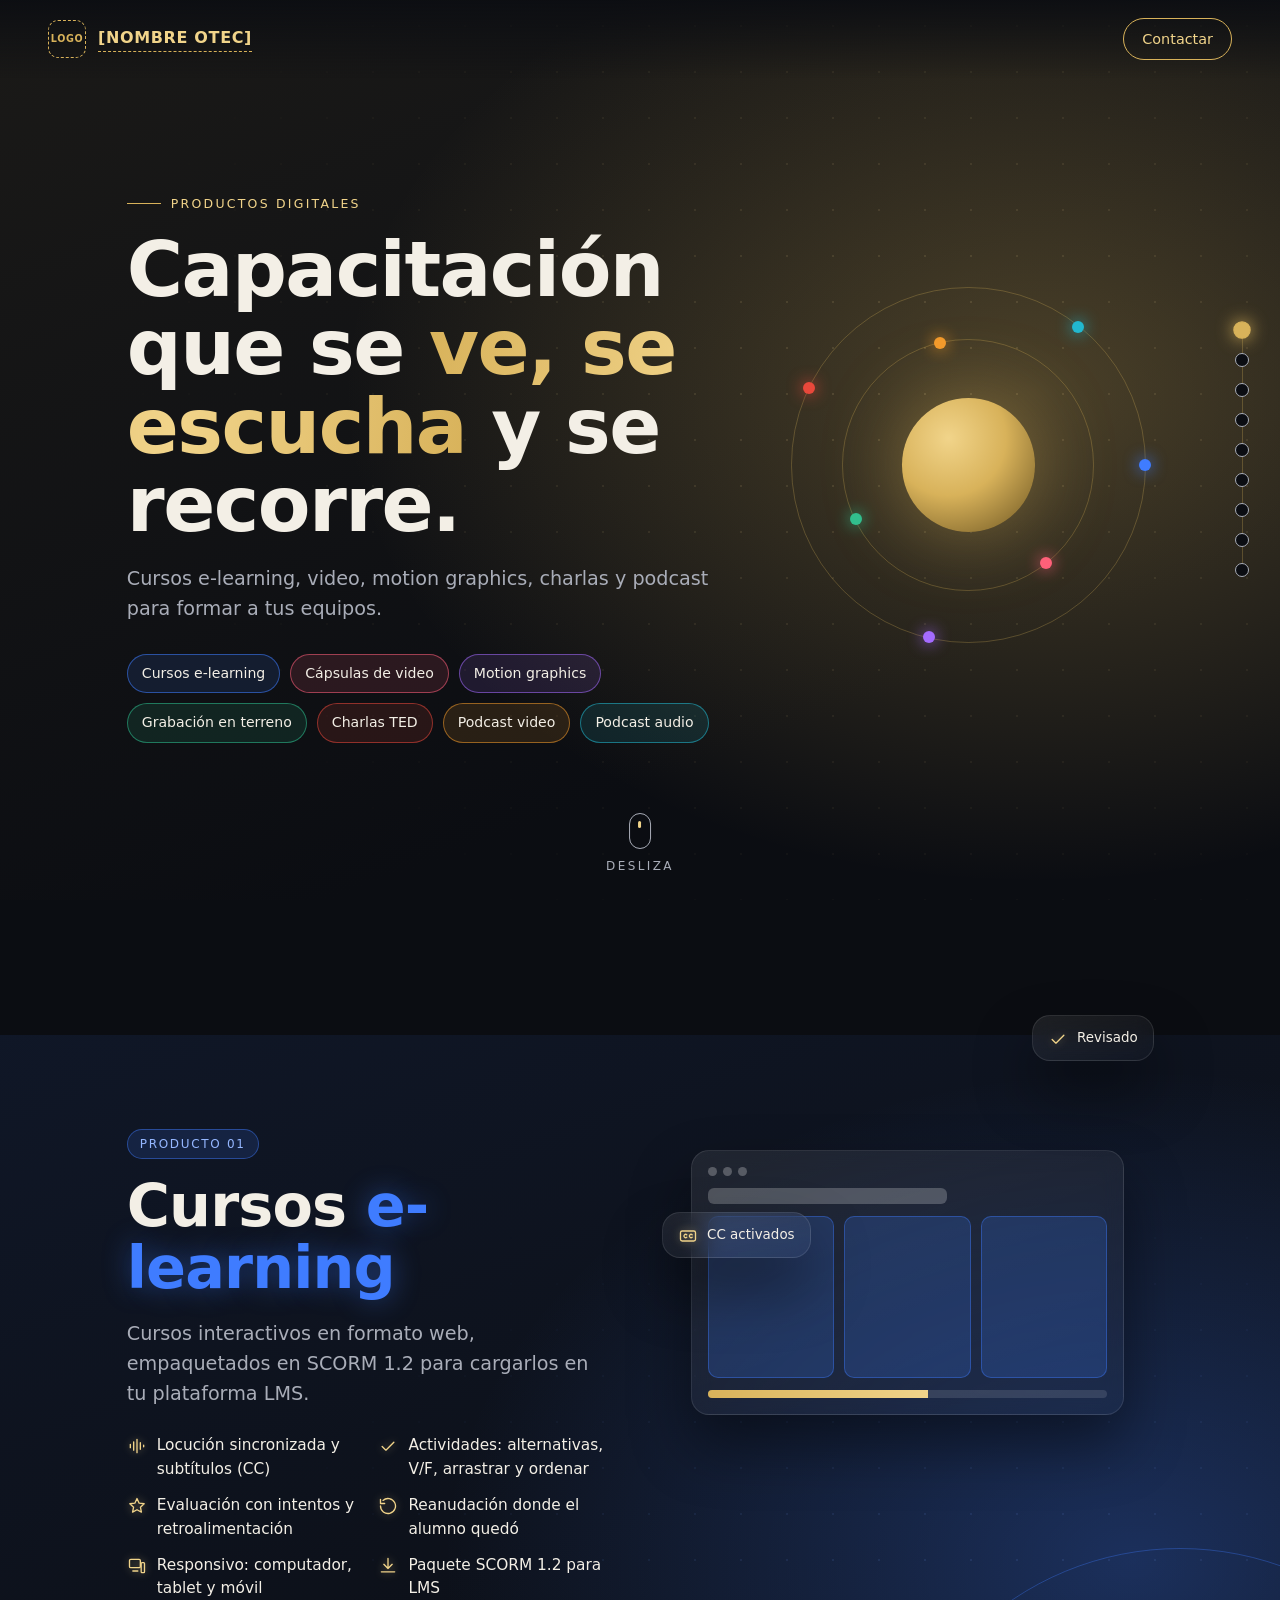
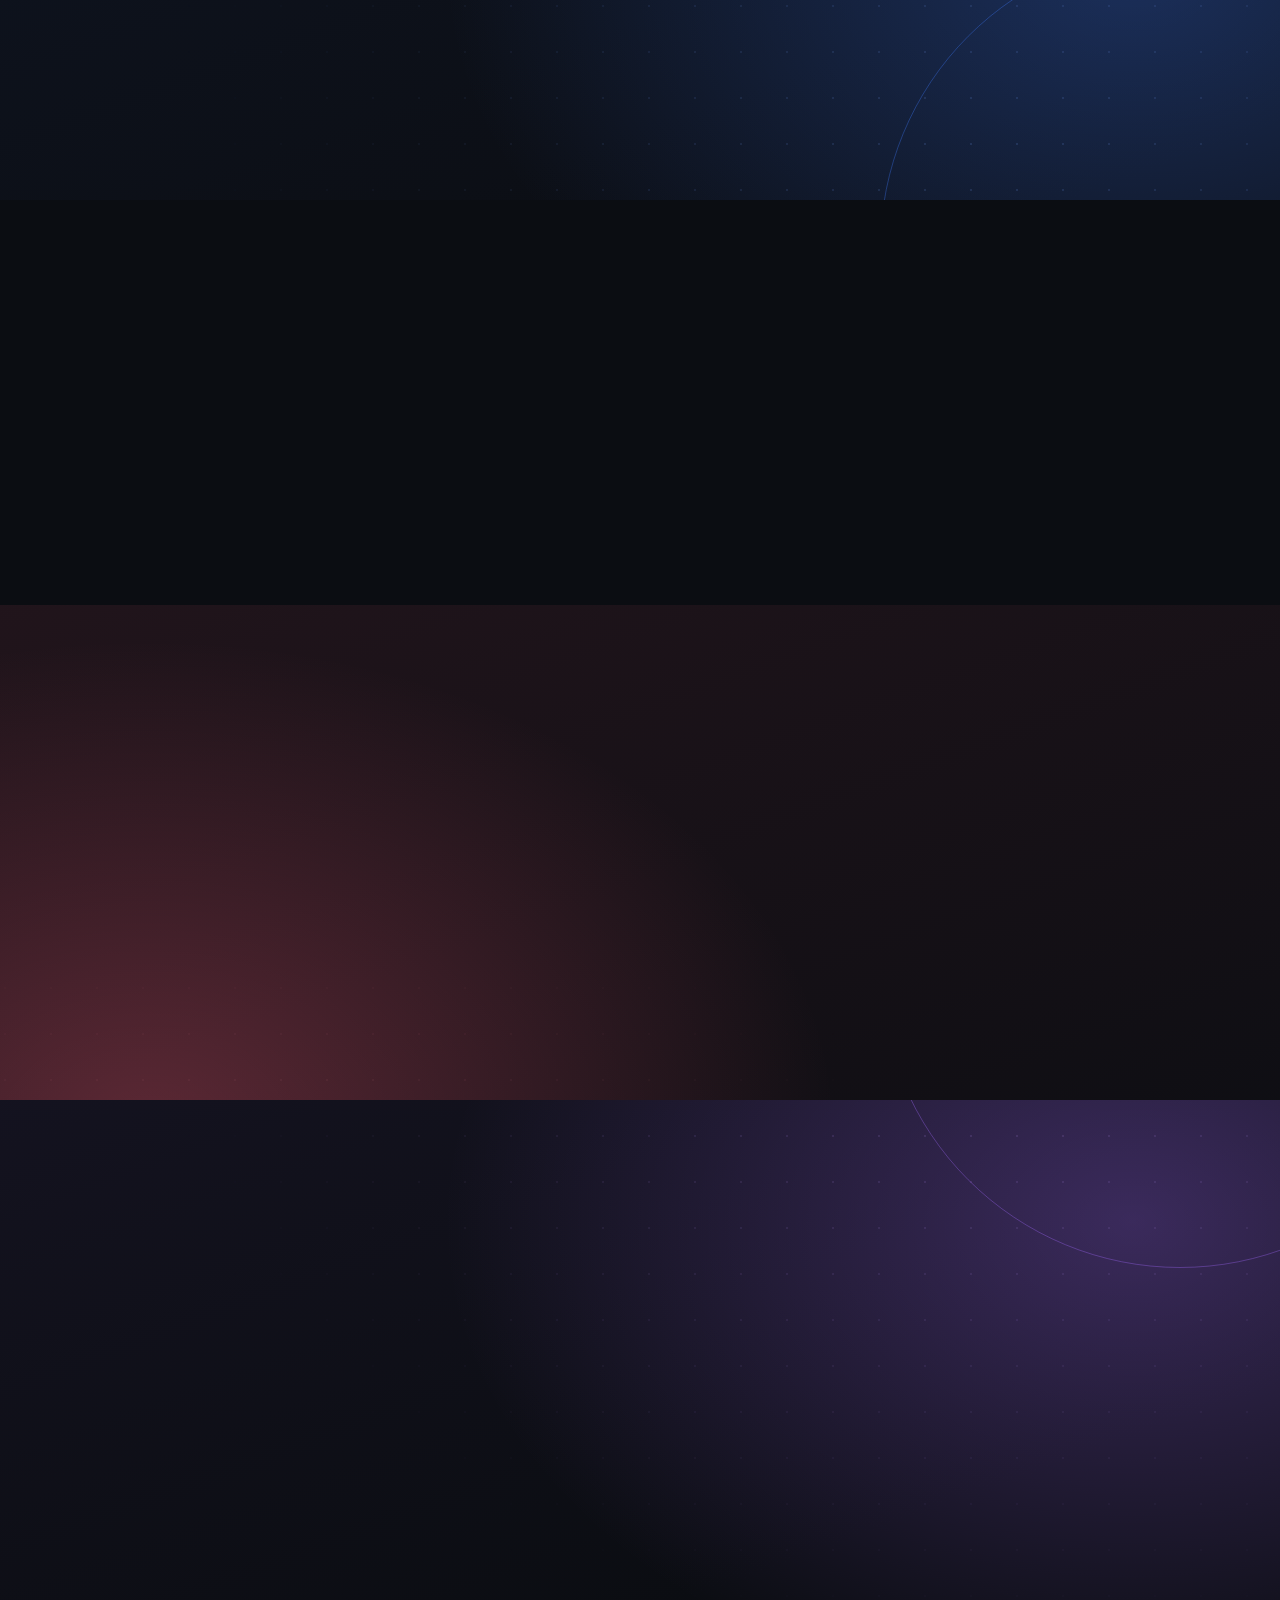
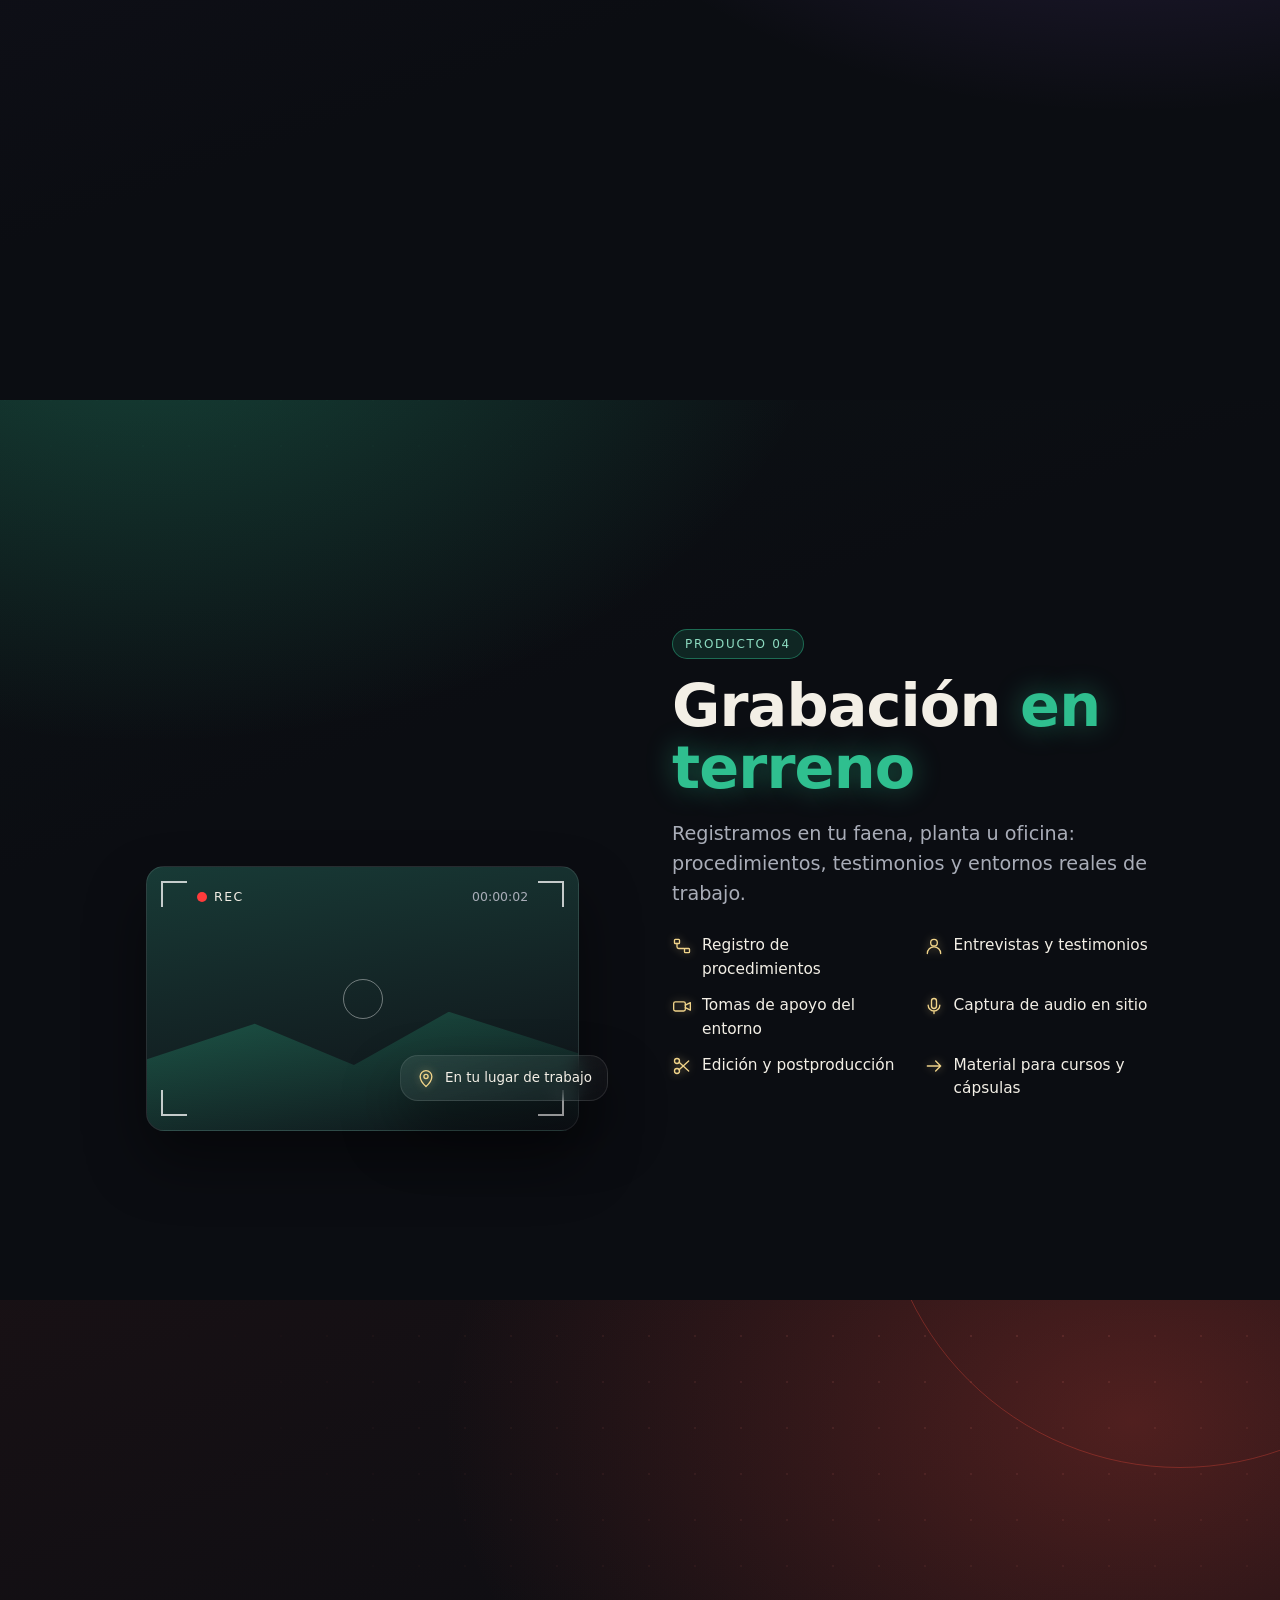
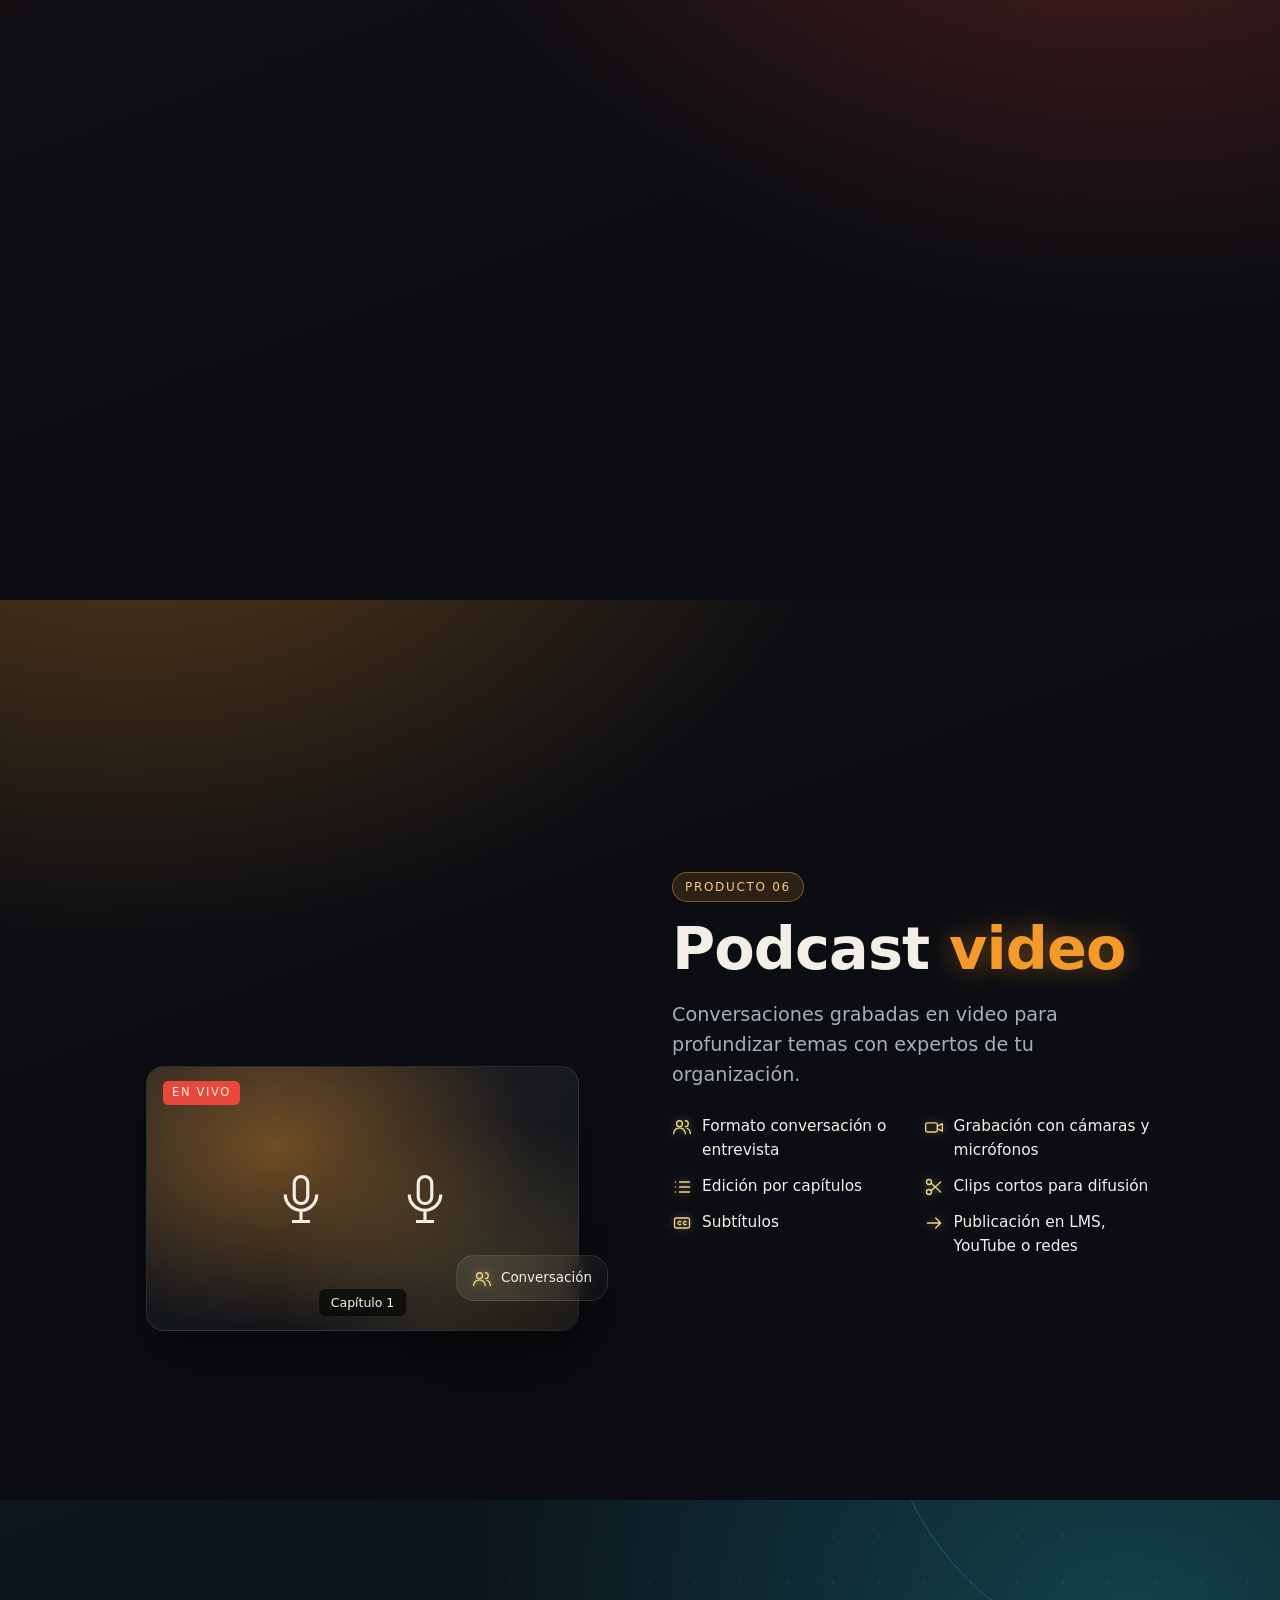
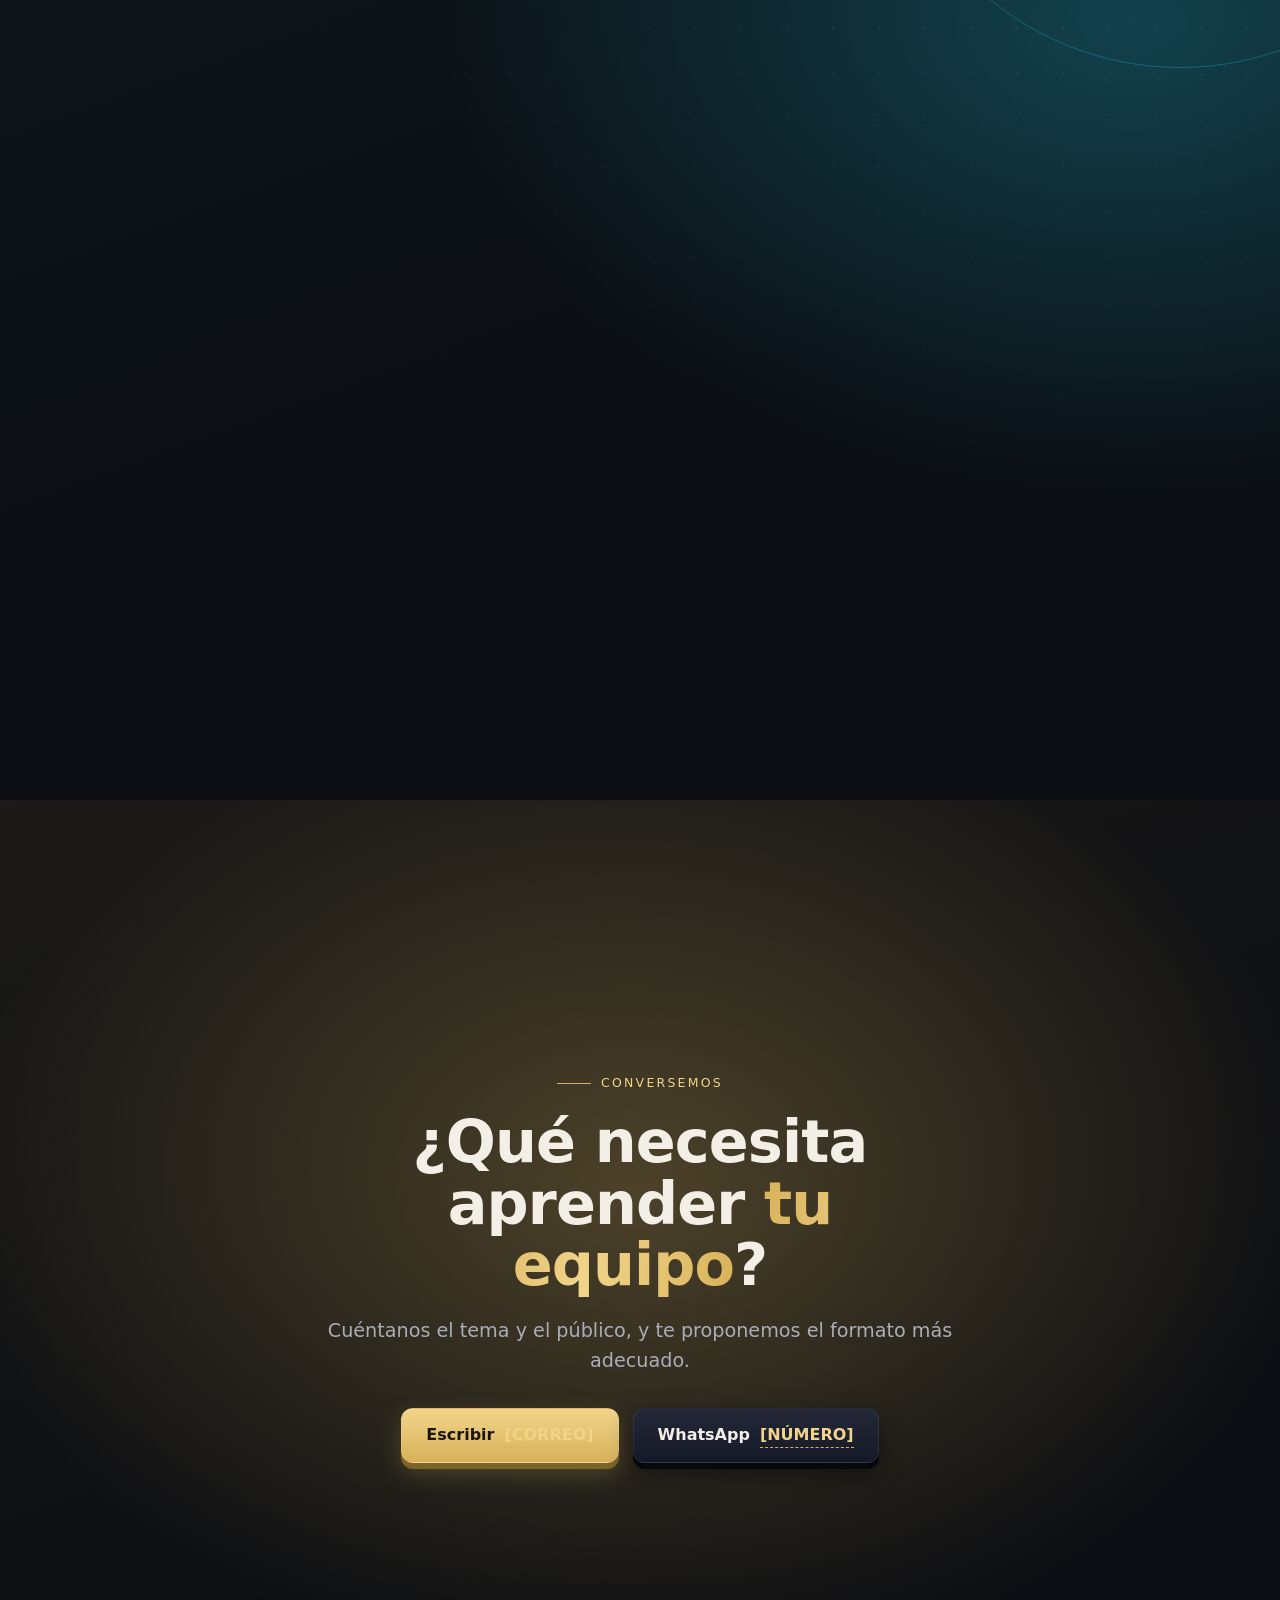
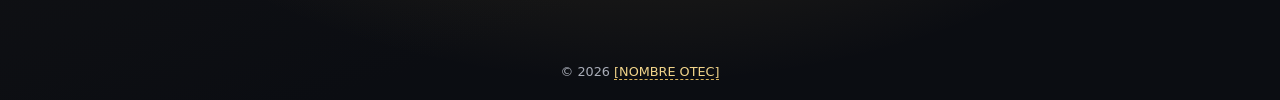
==== index.html @ 8041abc4 "Landing parallax de productos digitales v02 (borrador) Co-Authored-By: Claude Opus 5.5 <noreply@anth" ====
<!doctype html>
<html lang="es">
<head>
<meta charset="utf-8">
<meta name="viewport" content="width=device-width, initial-scale=1">
<title>[NOMBRE OTEC] · Productos digitales</title>
<meta name="description" content="Cursos e-learning, cápsulas de video, motion graphics, grabación en terreno, charlas y podcast para capacitación.">
<style>
  :root{
    --bg:#0b0d12; --ink:#f3efe6; --muted:#a9adb8;
    --gold:#d8b25a; --gold2:#f1d48a; --line:rgba(216,178,90,.28);
    --ease:cubic-bezier(.22,.61,.36,1);
  }
  *{box-sizing:border-box;margin:0;padding:0}
  html{scroll-behavior:smooth;scroll-snap-type:y mandatory;overflow-x:hidden}
  body{background:var(--bg);color:var(--ink);font-family:"Segoe UI",system-ui,-apple-system,Roboto,Arial,sans-serif;line-height:1.55;overflow-x:hidden}
  a{color:inherit}

  /* ---------- Cabecera ---------- */
  header{position:fixed;inset:0 0 auto 0;z-index:30;display:flex;align-items:center;justify-content:space-between;padding:18px clamp(18px,4vw,48px);
    background:linear-gradient(to bottom,rgba(11,13,18,.88),rgba(11,13,18,0));pointer-events:none}
  header>*{pointer-events:auto}
  .brand{display:flex;align-items:center;gap:12px;text-decoration:none;font-weight:700;letter-spacing:.04em}
  .brand-mark{width:38px;height:38px;border-radius:10px;border:1.5px dashed var(--gold);display:grid;place-items:center;font-size:.6rem;color:var(--gold)}
  .cta-top{border:1px solid var(--gold);color:var(--gold2);padding:9px 18px;border-radius:999px;text-decoration:none;font-size:.9rem;transition:background .3s var(--ease),color .3s}
  .cta-top:hover,.cta-top:focus-visible{background:var(--gold);color:#16130b}
  .progress{position:fixed;left:0;top:0;height:3px;background:linear-gradient(90deg,var(--gold),var(--gold2));z-index:50;width:0}

  /* ---------- Navegación vertical ---------- */
  nav.dots{position:fixed;right:clamp(10px,2.4vw,32px);top:50%;transform:translateY(-50%);z-index:40;display:flex;flex-direction:column;gap:16px}
  nav.dots .rail{position:absolute;left:50%;top:7px;bottom:7px;width:1px;background:var(--line);z-index:-1}
  nav.dots a{position:relative;display:block;width:14px;height:14px;border-radius:50%;border:1.5px solid var(--muted);background:var(--bg);transition:all .35s var(--ease)}
  nav.dots a::after{content:attr(data-label);position:absolute;right:26px;top:50%;transform:translate(8px,-50%);white-space:nowrap;font-size:.8rem;
    background:rgba(18,22,34,.94);border:1px solid var(--line);padding:4px 10px;border-radius:6px;opacity:0;pointer-events:none;transition:all .3s var(--ease)}
  nav.dots a:hover::after,nav.dots a:focus-visible::after{opacity:1;transform:translate(0,-50%)}
  nav.dots a.active{background:var(--dot,var(--gold));border-color:var(--dot,var(--gold));box-shadow:0 0 14px var(--dot,var(--gold));transform:scale(1.25)}

  /* ---------- Secciones ---------- */
  section{position:relative;min-height:100vh;min-height:100svh;scroll-snap-align:start;overflow:hidden;display:flex;align-items:center;isolation:isolate;--c:var(--gold)}
  .layer{position:absolute;inset:-15% -5%;z-index:-1;will-change:transform;pointer-events:none}
  .content{width:min(1180px,100%);margin:0 auto;padding:110px clamp(22px,6vw,90px) 80px}
  .eyebrow{display:inline-flex;align-items:center;gap:10px;color:var(--gold2);text-transform:uppercase;letter-spacing:.18em;font-size:.78rem;margin-bottom:18px}
  .eyebrow::before{content:"";width:34px;height:1px;background:var(--gold)}
  h1{font-size:clamp(2.4rem,6vw,5rem);line-height:1.02;letter-spacing:-.02em;max-width:14ch}
  h2{font-size:clamp(2rem,4.6vw,3.8rem);line-height:1.05;letter-spacing:-.015em;max-width:16ch}
  .lead{font-size:clamp(1.02rem,1.5vw,1.22rem);color:var(--muted);max-width:54ch;margin-top:20px}
  .gold{background:linear-gradient(100deg,var(--gold),var(--gold2) 50%,var(--gold));-webkit-background-clip:text;background-clip:text;color:transparent}
  .hl{color:var(--c);text-shadow:0 0 28px color-mix(in srgb,var(--c) 45%,transparent)}

  .btns{display:flex;flex-wrap:wrap;gap:14px;margin-top:32px}
  .btn{display:inline-flex;align-items:center;gap:10px;padding:14px 24px;border-radius:12px;text-decoration:none;font-weight:600;
    background:linear-gradient(180deg,#232838,#151927);border:1px solid rgba(255,255,255,.08);box-shadow:0 6px 0 #07080c,0 10px 24px rgba(0,0,0,.45);
    transition:transform .2s var(--ease),box-shadow .2s var(--ease)}
  .btn:hover{transform:translateY(-2px)}
  .btn:active{transform:translateY(4px);box-shadow:0 2px 0 #07080c,0 4px 10px rgba(0,0,0,.4)}
  .btn.primary{background:linear-gradient(180deg,var(--gold2),var(--gold));color:#1b160a;box-shadow:0 6px 0 #7d6327,0 10px 24px rgba(216,178,90,.25)}

  /* Fondos abstractos propios por sección: el color de cada producto cambia el ambiente */
  .bg{background:radial-gradient(70% 60% at var(--gx,85%) 45%,color-mix(in srgb,var(--c) 30%,transparent),transparent 70%),
                 linear-gradient(160deg,color-mix(in srgb,var(--c) 9%,#0b0d12),#0b0d12 70%)}
  .grid-dots{background-image:radial-gradient(color-mix(in srgb,var(--c) 70%,#fff) 1px,transparent 1.5px);background-size:46px 46px;opacity:.16;
    -webkit-mask-image:radial-gradient(60% 55% at var(--gx,70%) 45%,#000,transparent);mask-image:radial-gradient(60% 55% at var(--gx,70%) 45%,#000,transparent)}
  .ring-bg{inset:auto;width:600px;height:600px;border-radius:50%;border:1px solid color-mix(in srgb,var(--c) 35%,transparent);top:12%}

  /* ---------- Hero ---------- */
  .hero-grid{display:grid;grid-template-columns:1.25fr .75fr;gap:40px;align-items:center}
  .chips{display:flex;flex-wrap:wrap;gap:10px;margin-top:30px;max-width:640px}
  .chips a{--c:var(--gold);text-decoration:none;font-size:.88rem;padding:8px 14px;border-radius:999px;border:1px solid color-mix(in srgb,var(--c) 55%,transparent);
    background:color-mix(in srgb,var(--c) 12%,transparent);transition:background .3s var(--ease),transform .3s var(--ease)}
  .chips a:hover,.chips a:focus-visible{background:color-mix(in srgb,var(--c) 30%,transparent);transform:translateY(-2px)}
  .orbit{position:relative;aspect-ratio:1;width:100%;max-width:400px;justify-self:center}
  .orbit .core{position:absolute;inset:32%;border-radius:50%;background:radial-gradient(circle at 35% 30%,var(--gold2),var(--gold) 45%,#6a5320);box-shadow:0 0 80px rgba(216,178,90,.45)}
  .orbit .ring{position:absolute;border-radius:50%;border:1px solid var(--line);animation:spin 50s linear infinite}
  .orbit .ring i{position:absolute;width:12px;height:12px;margin:-6px;border-radius:50%;background:var(--c);box-shadow:0 0 16px var(--c)}
  .orbit .ring.r2{animation-direction:reverse;animation-duration:70s}
  @keyframes spin{to{transform:rotate(360deg)}}
  .scroll-hint{position:absolute;left:50%;bottom:24px;transform:translateX(-50%);font-size:.75rem;letter-spacing:.2em;text-transform:uppercase;color:var(--muted);display:flex;flex-direction:column;align-items:center;gap:8px;text-decoration:none}
  .scroll-hint span{width:22px;height:36px;border:1.5px solid var(--muted);border-radius:12px;position:relative}
  .scroll-hint span::after{content:"";position:absolute;left:50%;top:7px;width:3px;height:7px;margin-left:-1.5px;border-radius:2px;background:var(--gold2);animation:wheel 1.8s var(--ease) infinite}
  @keyframes wheel{0%{opacity:0;transform:translateY(0)}30%{opacity:1}100%{opacity:0;transform:translateY(12px)}}

  /* ---------- Producto ---------- */
  .product{display:grid;grid-template-columns:1fr 1fr;gap:clamp(30px,5vw,70px);align-items:center}
  .product.rev .visual{order:-1}
  .tag{display:inline-flex;gap:8px;align-items:center;font-size:.75rem;letter-spacing:.14em;text-transform:uppercase;padding:5px 12px;border-radius:999px;margin-bottom:16px;
    color:color-mix(in srgb,var(--c) 55%,#fff);background:color-mix(in srgb,var(--c) 14%,transparent);border:1px solid color-mix(in srgb,var(--c) 45%,transparent)}
  ul.feats{list-style:none;display:grid;grid-template-columns:1fr 1fr;gap:12px 22px;margin-top:26px}
  ul.feats li{display:flex;gap:10px;align-items:flex-start;font-size:.96rem}
  svg.ic{flex:none;width:20px;height:20px;margin-top:2px;fill:none;stroke:var(--gold2);stroke-width:1.6;stroke-linecap:round;stroke-linejoin:round;filter:drop-shadow(0 0 4px rgba(241,212,138,.45))}

  .visual{position:relative;min-height:340px}
  .card{position:absolute;border-radius:18px;background:linear-gradient(160deg,rgba(255,255,255,.08),rgba(255,255,255,.02));border:1px solid rgba(255,255,255,.1);
    backdrop-filter:blur(10px);-webkit-backdrop-filter:blur(10px);box-shadow:0 30px 60px rgba(0,0,0,.45);will-change:transform}
  .main{inset:8% 6% 14% 4%;overflow:hidden}
  .chip{padding:11px 15px;font-size:.84rem;display:flex;align-items:center;gap:9px}
  .c1{right:0;top:0}.c2{left:-2%;bottom:2%}
  /* e-learning */
  .v-screen{padding:16px;display:flex;flex-direction:column;gap:12px}
  .v-screen .bar{display:flex;gap:6px}.v-screen .bar b{width:9px;height:9px;border-radius:50%;background:rgba(255,255,255,.25)}
  .v-screen .ttl{height:16px;width:60%;border-radius:6px;background:rgba(255,255,255,.22)}
  .v-screen .row{display:grid;grid-template-columns:1fr 1fr 1fr;gap:10px;flex:1}
  .v-screen .row div{border-radius:10px;background:color-mix(in srgb,var(--c) 20%,transparent);border:1px solid color-mix(in srgb,var(--c) 40%,transparent)}
  .v-screen .audio{height:8px;border-radius:4px;background:rgba(255,255,255,.12);position:relative;overflow:hidden}
  .v-screen .audio::after{content:"";position:absolute;inset:0 45% 0 0;background:linear-gradient(90deg,var(--gold),var(--gold2))}
  /* video / podcast video */
  .glow::before{content:"";position:absolute;inset:0;background:radial-gradient(60% 70% at 30% 30%,color-mix(in srgb,var(--c) 40%,transparent),transparent),radial-gradient(50% 60% at 80% 80%,rgba(216,178,90,.22),transparent)}
  .center{display:grid;place-items:center}
  .play{position:relative;width:74px;height:74px;border-radius:50%;background:rgba(255,255,255,.12);border:1px solid rgba(255,255,255,.35);display:grid;place-items:center}
  .play::after{content:"";margin-left:6px;border-left:22px solid var(--ink);border-top:13px solid transparent;border-bottom:13px solid transparent}
  .cc{position:absolute;left:50%;bottom:14px;transform:translateX(-50%);background:rgba(0,0,0,.6);padding:4px 12px;border-radius:6px;font-size:.78rem;white-space:nowrap}
  .vertical{left:0;bottom:0;width:28%;aspect-ratio:9/16;max-height:62%;background:linear-gradient(180deg,color-mix(in srgb,var(--c) 40%,transparent),rgba(216,178,90,.2))}
  /* motion */
  .shape{position:absolute;animation:float 7s ease-in-out infinite}
  .shape.s1{width:90px;height:90px;border-radius:50%;background:var(--c);left:14%;top:18%;box-shadow:0 0 40px var(--c)}
  .shape.s2{width:0;height:0;border-left:50px solid transparent;border-right:50px solid transparent;border-bottom:86px solid var(--gold);right:16%;top:24%;animation-delay:-2s}
  .shape.s3{width:80px;height:80px;border-radius:14px;border:3px solid var(--gold2);left:42%;bottom:16%;animation:float 7s ease-in-out infinite,spin 14s linear infinite;animation-delay:-4s}
  .shape.s4{left:8%;right:8%;bottom:10%;height:2px;background:linear-gradient(90deg,transparent,rgba(255,255,255,.4),transparent);animation:none}
  @keyframes float{50%{translate:0 -18px}}
  .keys{position:absolute;left:16px;right:16px;top:14px;display:flex;justify-content:space-between;font-size:.7rem;color:var(--muted)}
  .keys i{width:9px;height:9px;transform:rotate(45deg);background:var(--gold2)}
  /* terreno */
  .v-rec{background:linear-gradient(170deg,color-mix(in srgb,var(--c) 22%,#11151d),#0d1016)}
  .v-rec::before{content:"";position:absolute;left:0;right:0;bottom:0;height:45%;background:linear-gradient(170deg,color-mix(in srgb,var(--c) 30%,transparent),transparent);clip-path:polygon(0 40%,25% 10%,48% 45%,70% 0,100% 35%,100% 100%,0 100%)}
  .corner{position:absolute;width:26px;height:26px;border:2px solid rgba(255,255,255,.75)}
  .corner.a{left:14px;top:14px;border-right:0;border-bottom:0}.corner.b{right:14px;top:14px;border-left:0;border-bottom:0}
  .corner.c{left:14px;bottom:14px;border-right:0;border-top:0}.corner.d{right:14px;bottom:14px;border-left:0;border-top:0}
  .rec{position:absolute;left:50px;top:20px;font-size:.78rem;letter-spacing:.12em;display:flex;align-items:center;gap:7px}
  .rec::before{content:"";width:10px;height:10px;border-radius:50%;background:#ff3b3b;animation:blink 1.2s steps(2) infinite}
  @keyframes blink{50%{opacity:0}}
  .tc{position:absolute;right:50px;top:20px;font-size:.78rem;font-variant-numeric:tabular-nums;color:var(--muted)}
  .cross{position:absolute;left:50%;top:50%;width:40px;height:40px;margin:-20px;border:1px solid rgba(255,255,255,.4);border-radius:50%}
  /* charla */
  .v-stage{background:#090a0e}
  .v-stage .spot{position:absolute;left:50%;top:-10%;width:70%;height:110%;transform:translateX(-50%);background:linear-gradient(180deg,rgba(255,240,210,.32),transparent 85%);clip-path:polygon(42% 0,58% 0,100% 100%,0 100%)}
  .v-stage .rug{position:absolute;left:50%;bottom:10%;width:58%;height:16%;transform:translateX(-50%);border-radius:50%;background:radial-gradient(closest-side,var(--c),color-mix(in srgb,var(--c) 40%,#000));box-shadow:0 0 50px color-mix(in srgb,var(--c) 60%,transparent)}
  .v-stage .person{position:absolute;left:50%;bottom:17%;width:46px;height:120px;transform:translateX(-50%)}
  .v-stage .person::before{content:"";position:absolute;left:50%;top:0;width:30px;height:30px;margin-left:-15px;border-radius:50%;background:#1d2029}
  .v-stage .person::after{content:"";position:absolute;left:0;right:0;top:34px;bottom:0;border-radius:22px 22px 6px 6px;background:#1d2029}
  /* podcast video */
  .mics{display:flex;gap:70px;position:relative}
  .mics svg{width:54px;height:54px;stroke:var(--ink);stroke-width:1.4;fill:none}
  .live{position:absolute;left:16px;top:14px;font-size:.72rem;letter-spacing:.14em;background:#e8483b;padding:3px 9px;border-radius:5px}
  /* audio */
  .wave{position:absolute;left:8%;right:8%;top:22%;bottom:30%;display:flex;align-items:center;gap:5px}
  .wave b{flex:1;border-radius:3px;background:linear-gradient(180deg,var(--c),var(--gold));height:20%;animation:eq 1.4s ease-in-out infinite}
  @keyframes eq{50%{height:var(--h,80%)}}
  .scrub{position:absolute;left:8%;right:8%;bottom:16%;height:6px;border-radius:3px;background:rgba(255,255,255,.12)}
  .scrub::after{content:"";position:absolute;inset:0 62% 0 0;border-radius:3px;background:var(--gold2)}

  /* ---------- Contacto ---------- */
  #contacto .content{text-align:center}
  #contacto h2,#contacto .lead{margin-left:auto;margin-right:auto}
  #contacto .btns{justify-content:center}
  footer{position:absolute;left:0;right:0;bottom:18px;text-align:center;font-size:.8rem;color:var(--muted)}
  .pend{color:var(--gold2);border-bottom:1px dashed var(--gold)}

  /* ---------- Revelado ---------- */
  .reveal{opacity:0;transform:translateY(34px);transition:opacity .9s var(--ease),transform .9s var(--ease)}
  .reveal.in{opacity:1;transform:none}
  .d1{transition-delay:.12s}.d2{transition-delay:.24s}.d3{transition-delay:.36s}

  /* ---------- Responsivo ---------- */
  @media (max-width:900px){
    html{scroll-snap-type:y proximity}
    .hero-grid,.product{grid-template-columns:1fr}
    .product.rev .visual{order:0}
    .orbit{display:none}
    .visual{min-height:240px}
    ul.feats{grid-template-columns:1fr;gap:9px}
    nav.dots{gap:12px}
    nav.dots a{width:11px;height:11px}
    nav.dots a::after{display:none}
    .cta-top{display:none}
    .content{padding-right:44px}
  }
  @media (prefers-reduced-motion:reduce){
    html{scroll-behavior:auto}
    *,*::before,*::after{animation:none!important;transition:none!important}
    .reveal{opacity:1;transform:none}
  }
  :focus-visible{outline:2px solid var(--gold2);outline-offset:3px}
</style>
</head>
<body>
<div class="progress" aria-hidden="true"></div>

<header>
  <a class="brand" href="#inicio" aria-label="Inicio">
    <span class="brand-mark">LOGO</span>
    <span class="pend">[NOMBRE OTEC]</span>
  </a>
  <a class="cta-top" href="#contacto">Contactar</a>
</header>

<nav class="dots" aria-label="Secciones"><span class="rail"></span></nav>

<main id="main">
  <!-- INICIO -->
  <section id="inicio" data-label="Inicio">
    <div class="layer bg" data-speed="0.25" style="--gx:78%"></div>
    <div class="layer grid-dots" data-speed="0.5"></div>
    <div class="content hero-grid">
      <div>
        <p class="eyebrow reveal">Productos digitales</p>
        <h1 class="reveal d1">Capacitación que se <span class="gold">ve, se escucha</span> y se recorre.</h1>
        <p class="lead reveal d2">Cursos e-learning, video, motion graphics, charlas y podcast para formar a tus equipos.</p>
        <nav class="chips reveal d3" aria-label="Productos" id="chips"></nav>
      </div>
      <div class="orbit reveal d2" aria-hidden="true">
        <div class="ring" style="inset:2%" id="ring1"></div>
        <div class="ring r2" style="inset:16%" id="ring2"></div>
        <div class="core"></div>
      </div>
    </div>
    <a class="scroll-hint" href="#p-elearning" aria-label="Bajar al primer producto"><span></span>Desliza</a>
  </section>

  <!-- Las secciones de producto se generan desde PRODUCTOS (script) -->

  <!-- CONTACTO -->
  <section id="contacto" data-label="Contacto">
    <div class="layer bg" data-speed="0.3" style="--gx:50%"></div>
    <div class="content">
      <p class="eyebrow reveal" style="justify-content:center">Conversemos</p>
      <h2 class="reveal d1">¿Qué necesita aprender <span class="gold">tu equipo</span>?</h2>
      <p class="lead reveal d2">Cuéntanos el tema y el público, y te proponemos el formato más adecuado.</p>
      <div class="btns reveal d3">
        <a class="btn primary" href="#" data-pending>Escribir <span class="pend">[CORREO]</span></a>
        <a class="btn" href="#" data-pending>WhatsApp <span class="pend">[NÚMERO]</span></a>
      </div>
    </div>
    <footer>© <span id="y"></span> <span class="pend">[NOMBRE OTEC]</span></footer>
  </section>
</main>

<script>
/* ===== Contenido: editar aquí productos, textos, colores y orden ===== */
const PRODUCTOS = [
  { id:'elearning', nombre:'Cursos e-learning', color:'#3f7cff', visual:'screen',
    lead:'Cursos interactivos en formato web, empaquetados en SCORM 1.2 para cargarlos en tu plataforma LMS.',
    feats:[['wave','Locución sincronizada y subtítulos (CC)'],['check','Actividades: alternativas, V/F, arrastrar y ordenar'],
           ['star','Evaluación con intentos y retroalimentación'],['resume','Reanudación donde el alumno quedó'],
           ['devices','Responsivo: computador, tablet y móvil'],['down','Paquete SCORM 1.2 para LMS']],
    chips:[['check','Revisado'],['cc','CC activados']] },
  { id:'capsulas', nombre:'Cápsulas de video', color:'#ff5f7a', visual:'player',
    lead:'Videos breves para explicar un tema, reforzar un procedimiento o comunicar un mensaje a tus equipos.',
    feats:[['doc','Guion a partir de tu contenido'],['mic','Locución y música'],['image','Gráficos y animación de apoyo'],
           ['cc','Subtítulos incorporados'],['formats','Formato horizontal y vertical'],['arrow','Listas para LMS, web o redes']],
    chips:[['clock','Formato breve']] },
  { id:'motion', nombre:'Motion graphics', color:'#a46bff', visual:'motion',
    lead:'Animaciones que convierten datos, procesos y conceptos en piezas visuales claras.',
    feats:[['chart','Infografías y datos animados'],['flow','Procesos explicados paso a paso'],['type','Títulos y rótulos animados'],
           ['spark','Logos e identidad en movimiento'],['image','Íconos y personajes animados'],['formats','Formatos para pantalla y redes']],
    chips:[['spark','Animación 2D']] },
  { id:'terreno', nombre:'Grabación en terreno', color:'#2fbf8f', visual:'rec',
    lead:'Registramos en tu faena, planta u oficina: procedimientos, testimonios y entornos reales de trabajo.',
    feats:[['flow','Registro de procedimientos'],['user','Entrevistas y testimonios'],['camera','Tomas de apoyo del entorno'],
           ['mic','Captura de audio en sitio'],['cut','Edición y postproducción'],['arrow','Material para cursos y cápsulas']],
    chips:[['pin','En tu lugar de trabajo']] },
  { id:'ted', nombre:'Charlas TED', color:'#e8483b', visual:'stage',
    lead:'Charlas breves de un experto o líder frente a cámara, con puesta en escena y una narrativa cuidada.',
    feats:[['doc','Guion y estructura de la charla'],['user','Preparación del expositor'],['light','Escenario e iluminación'],
           ['camera','Grabación en video'],['image','Apoyo visual y gráficos'],['cut','Edición final']],
    chips:[['user','Un mensaje, una idea']] },
  { id:'podvideo', nombre:'Podcast video', color:'#f39a2b', visual:'podvideo',
    lead:'Conversaciones grabadas en video para profundizar temas con expertos de tu organización.',
    feats:[['users','Formato conversación o entrevista'],['camera','Grabación con cámaras y micrófonos'],['list','Edición por capítulos'],
           ['cut','Clips cortos para difusión'],['cc','Subtítulos'],['arrow','Publicación en LMS, YouTube o redes']],
    chips:[['users','Conversación']] },
  { id:'podaudio', nombre:'Podcast audio', color:'#22b8cf', visual:'audio',
    lead:'Episodios de audio para aprender en cualquier momento: en el trayecto, en terreno o en la oficina.',
    feats:[['doc','Guion o pauta de conversación'],['mic','Locución y entrevistas'],['wave','Música y cortinas'],
           ['sliders','Edición y masterización de audio'],['list','Episodios por temporada'],['arrow','Distribución en LMS o plataformas de podcast']],
    chips:[['head','Escucha donde sea']] },
];

/* Iconos lineales */
const IC = {
  wave:'<path d="M4 10v4M8 7v10M12 4v16M16 8v8M20 11v2"/>',
  check:'<path d="M5 12.5l4.5 4.5L19 7.5"/>',
  star:'<path d="M12 3l2.6 5.6 6 .7-4.5 4.1 1.2 6L12 16.5 6.7 19.4l1.2-6L3.4 9.3l6-.7z"/>',
  resume:'<path d="M3 12a9 9 0 1 0 3-6.7"/><path d="M3 4v5h5"/>',
  devices:'<rect x="3" y="4" width="13" height="10" rx="1.5"/><rect x="17" y="8" width="4" height="12" rx="1"/><path d="M7 18h6"/>',
  down:'<path d="M12 3v12M7 10l5 5 5-5"/><path d="M4 19h16"/>',
  doc:'<path d="M6 3h9l4 4v14H6z"/><path d="M9 11h7M9 15h7M9 7h4"/>',
  mic:'<rect x="9" y="3" width="6" height="12" rx="3"/><path d="M5 11a7 7 0 0 0 14 0M12 18v3"/>',
  image:'<rect x="3" y="5" width="18" height="14" rx="2"/><path d="M3 16l5-5 4 4 3-3 6 6"/><circle cx="16" cy="9" r="1.6"/>',
  cc:'<rect x="3" y="6" width="18" height="12" rx="2"/><path d="M10.5 10.5a2 2 0 1 0 0 3M17 10.5a2 2 0 1 0 0 3"/>',
  formats:'<rect x="3" y="7" width="12" height="8" rx="1"/><rect x="17" y="4" width="4" height="16" rx="1"/>',
  arrow:'<path d="M4 12h16M14 6l6 6-6 6"/>',
  clock:'<circle cx="12" cy="12" r="9"/><path d="M12 7v5l3 2"/>',
  chart:'<path d="M4 20V10M10 20V4M16 20v-7M22 20H2"/>',
  flow:'<rect x="3" y="4" width="6" height="5" rx="1"/><rect x="15" y="15" width="6" height="5" rx="1"/><path d="M6 9v4a2 2 0 0 0 2 2h7"/>',
  type:'<path d="M5 6V4h14v2M12 4v16M9 20h6"/>',
  spark:'<path d="M12 3v4M12 17v4M3 12h4M17 12h4M6 6l2.5 2.5M15.5 15.5L18 18M6 18l2.5-2.5M15.5 8.5L18 6"/>',
  user:'<circle cx="12" cy="8" r="4"/><path d="M4 21a8 8 0 0 1 16 0"/>',
  users:'<circle cx="9" cy="8" r="3.5"/><path d="M2 20a7 7 0 0 1 14 0"/><path d="M16 4.5a3.5 3.5 0 0 1 0 7M18 13.5a7 7 0 0 1 4 6.5"/>',
  camera:'<rect x="2" y="7" width="14" height="11" rx="2"/><path d="M16 11l6-3v9l-6-3"/>',
  cut:'<circle cx="6" cy="6" r="3"/><circle cx="6" cy="18" r="3"/><path d="M8.5 7.5L20 18M8.5 16.5L20 6"/>',
  pin:'<path d="M12 21s7-6.2 7-12a7 7 0 0 0-14 0c0 5.8 7 12 7 12z"/><circle cx="12" cy="9" r="2.5"/>',
  light:'<path d="M9 18h6M10 21h4M12 3a6 6 0 0 0-4 10.5c.7.7 1 1.5 1 2.5h6c0-1 .3-1.8 1-2.5A6 6 0 0 0 12 3z"/>',
  list:'<path d="M9 6h12M9 12h12M9 18h12M4 6h.01M4 12h.01M4 18h.01"/>',
  sliders:'<path d="M4 21v-7M4 10V3M12 21v-9M12 8V3M20 21v-5M20 12V3M1 14h6M9 8h6M17 16h6"/>',
  head:'<path d="M3 18v-6a9 9 0 0 1 18 0v6"/><rect x="2" y="15" width="5" height="6" rx="1.5"/><rect x="17" y="15" width="5" height="6" rx="1.5"/>',
};
const icon = k => `<svg class="ic" viewBox="0 0 24 24" aria-hidden="true">${IC[k]||''}</svg>`;
const micSvg = '<svg viewBox="0 0 24 24"><rect x="9" y="2" width="6" height="12" rx="3"/><path d="M5 10a7 7 0 0 0 14 0M12 17v5M8 22h8"/></svg>';

/* Visuales de cada producto (formas propias, sin fotografías) */
const VISUAL = {
  screen:()=>`<div class="card main v-screen" data-speed="-0.08"><div class="bar"><b></b><b></b><b></b></div><div class="ttl"></div><div class="row"><div></div><div></div><div></div></div><div class="audio"></div></div>`,
  player:()=>`<div class="card main glow center" data-speed="-0.08"><div class="play"></div><div class="cc">Subtítulos</div></div><div class="card vertical" data-speed="-0.28"></div>`,
  motion:()=>`<div class="card main" data-speed="-0.08"><div class="keys"><i></i><i></i><i></i><i></i><i></i></div><span class="shape s1"></span><span class="shape s2"></span><span class="shape s3"></span><span class="shape s4"></span></div>`,
  rec:()=>`<div class="card main v-rec" data-speed="-0.08"><span class="corner a"></span><span class="corner b"></span><span class="corner c"></span><span class="corner d"></span><span class="rec">REC</span><span class="tc" data-tc>00:00:00</span><span class="cross"></span></div>`,
  stage:()=>`<div class="card main v-stage" data-speed="-0.08"><span class="spot"></span><span class="rug"></span><span class="person"></span></div>`,
  podvideo:()=>`<div class="card main glow center" data-speed="-0.08"><span class="live">EN VIVO</span><div class="mics">${micSvg}${micSvg}</div><div class="cc">Capítulo 1</div></div>`,
  audio:()=>`<div class="card main glow" data-speed="-0.08"><div class="wave">${Array.from({length:28},(_,i)=>`<b style="--h:${30+Math.round(Math.abs(Math.sin(i*1.7))*65)}%;animation-delay:${(-i*0.11).toFixed(2)}s"></b>`).join('')}</div><div class="scrub"></div></div>`,
};

(() => {
  const main = document.getElementById('main');
  const contacto = document.getElementById('contacto');
  const chips = document.getElementById('chips');

  PRODUCTOS.forEach((p, i) => {
    const rev = i % 2 === 1;
    const s = document.createElement('section');
    s.id = 'p-' + p.id; s.dataset.label = p.nombre; s.style.setProperty('--c', p.color);
    const [w1, ...rest] = p.nombre.split(' ');
    s.innerHTML = `
      <div class="layer bg" data-speed="0.3" style="--gx:${rev ? '15%' : '85%'}"></div>
      <div class="layer grid-dots" data-speed="0.5" style="--gx:${rev ? '25%' : '75%'}"></div>
      <div class="layer ring-bg" data-speed="0.6" style="${rev ? 'left:-220px' : 'right:-200px'}"></div>
      <div class="content product ${rev ? 'rev' : ''}">
        <div>
          <span class="tag reveal">Producto ${String(i + 1).padStart(2, '0')}</span>
          <h2 class="reveal d1">${w1} <span class="hl">${rest.join(' ')}</span></h2>
          <p class="lead reveal d2">${p.lead}</p>
          <ul class="feats reveal d3">${p.feats.map(([k, t]) => `<li>${icon(k)}${t}</li>`).join('')}</ul>
        </div>
        <div class="visual reveal d2" aria-hidden="true">
          ${VISUAL[p.visual]()}
          ${(p.chips || []).map(([k, t], j) => `<div class="card chip c${j + 1}" data-speed="${-0.2 - j * 0.1}">${icon(k)}${t}</div>`).join('')}
        </div>
      </div>`;
    main.insertBefore(s, contacto);

    const a = document.createElement('a');
    a.href = '#' + s.id; a.textContent = p.nombre; a.style.setProperty('--c', p.color);
    chips.appendChild(a);
  });

  // Puntos de color en las órbitas del hero
  const r1 = document.getElementById('ring1'), r2 = document.getElementById('ring2');
  PRODUCTOS.forEach((p, i) => {
    const ring = i % 2 ? r2 : r1, ang = (i / PRODUCTOS.length) * Math.PI * 2;
    const dot = document.createElement('i');
    dot.style.cssText = `--c:${p.color};left:${50 + 50 * Math.cos(ang)}%;top:${50 + 50 * Math.sin(ang)}%`;
    ring.appendChild(dot);
  });

  const reduce = matchMedia('(prefers-reduced-motion: reduce)').matches;
  const sections = [...document.querySelectorAll('section')];
  const nav = document.querySelector('nav.dots');
  const dots = sections.map(s => {
    const a = document.createElement('a');
    a.href = '#' + s.id; a.dataset.label = s.dataset.label; a.setAttribute('aria-label', s.dataset.label);
    const c = s.style.getPropertyValue('--c'); if (c) a.style.setProperty('--dot', c);
    nav.appendChild(a); return a;
  });
  const bar = document.querySelector('.progress');
  const movers = [...document.querySelectorAll('[data-speed]')].map(el => ({el, sec: el.closest('section'), k: parseFloat(el.dataset.speed)}));
  document.getElementById('y').textContent = new Date().getFullYear();

  // Sección activa = la que contiene el centro de la ventana; también dispara el revelado
  let activeIdx = -1;
  function setActive(){
    const mid = innerHeight / 2;
    let i = sections.findIndex(s => { const r = s.getBoundingClientRect(); return r.top <= mid && r.bottom > mid; });
    if (i < 0) i = 0;
    if (i === activeIdx) return;
    activeIdx = i;
    dots.forEach((d, k) => { d.classList.toggle('active', k === i); k === i ? d.setAttribute('aria-current', 'true') : d.removeAttribute('aria-current'); });
    sections[i].querySelectorAll('.reveal').forEach(n => n.classList.add('in'));
    history.replaceState(null, '', '#' + sections[i].id);
  }

  // Parallax: cada capa se desplaza según la distancia de su sección al centro de la ventana
  let ticking = false;
  function frame(){
    const vh = innerHeight, max = document.documentElement.scrollHeight - vh;
    bar.style.width = (max > 0 ? scrollY / max * 100 : 0) + '%';
    setActive();
    if (!reduce) movers.forEach(({el, sec, k}) => {
      const r = sec.getBoundingClientRect();
      if (r.bottom < -vh || r.top > vh * 2) return;
      el.style.transform = `translate3d(0,${(((r.top + r.height / 2) - vh / 2) * k).toFixed(1)}px,0)`;
    });
    ticking = false;
  }
  addEventListener('scroll', () => { setActive(); if (!ticking) { ticking = true; requestAnimationFrame(frame); } }, {passive:true});
  addEventListener('resize', frame);
  frame();

  // Teclado: flechas, AvPág/RePág, Inicio/Fin
  const current = () => Math.max(0, activeIdx);
  addEventListener('keydown', e => {
    if (/input|textarea|select/i.test(document.activeElement.tagName)) return;
    const map = {ArrowDown:1, PageDown:1, ArrowUp:-1, PageUp:-1};
    let n = null;
    if (e.key in map) n = Math.min(Math.max(current() + map[e.key], 0), sections.length - 1);
    if (e.key === 'Home') n = 0;
    if (e.key === 'End') n = sections.length - 1;
    if (n !== null) { e.preventDefault(); sections[n].scrollIntoView({behavior: reduce ? 'auto' : 'smooth'}); }
  });

  // Código de tiempo del visor "Grabación en terreno"
  const tc = document.querySelector('[data-tc]'); let t = 0;
  if (tc && !reduce) setInterval(() => { t++; tc.textContent = [t / 3600, t / 60 % 60, t % 60].map(v => String(Math.floor(v)).padStart(2, '0')).join(':'); }, 1000);

  // Enlaces de contacto pendientes de datos reales
  document.querySelectorAll('[data-pending]').forEach(a => a.addEventListener('click', e => e.preventDefault()));
})();
</script>
</body>
</html>
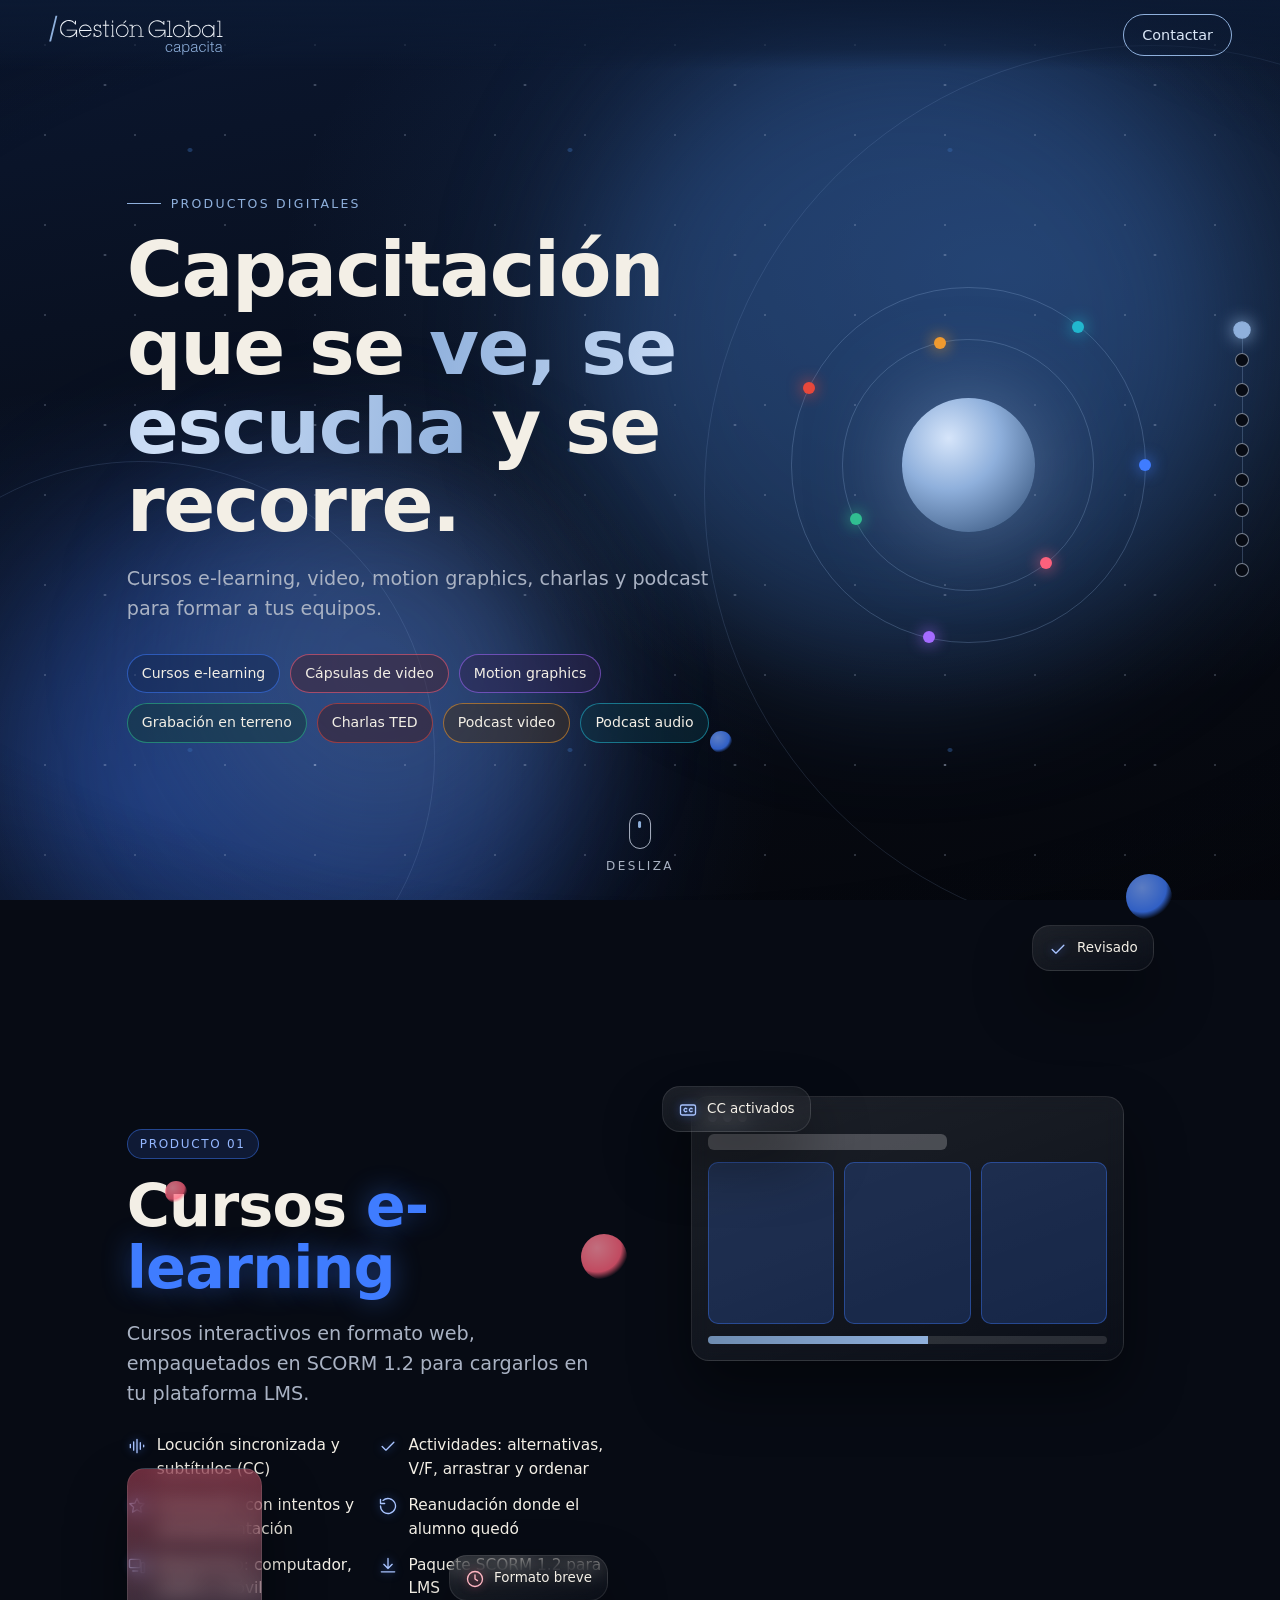
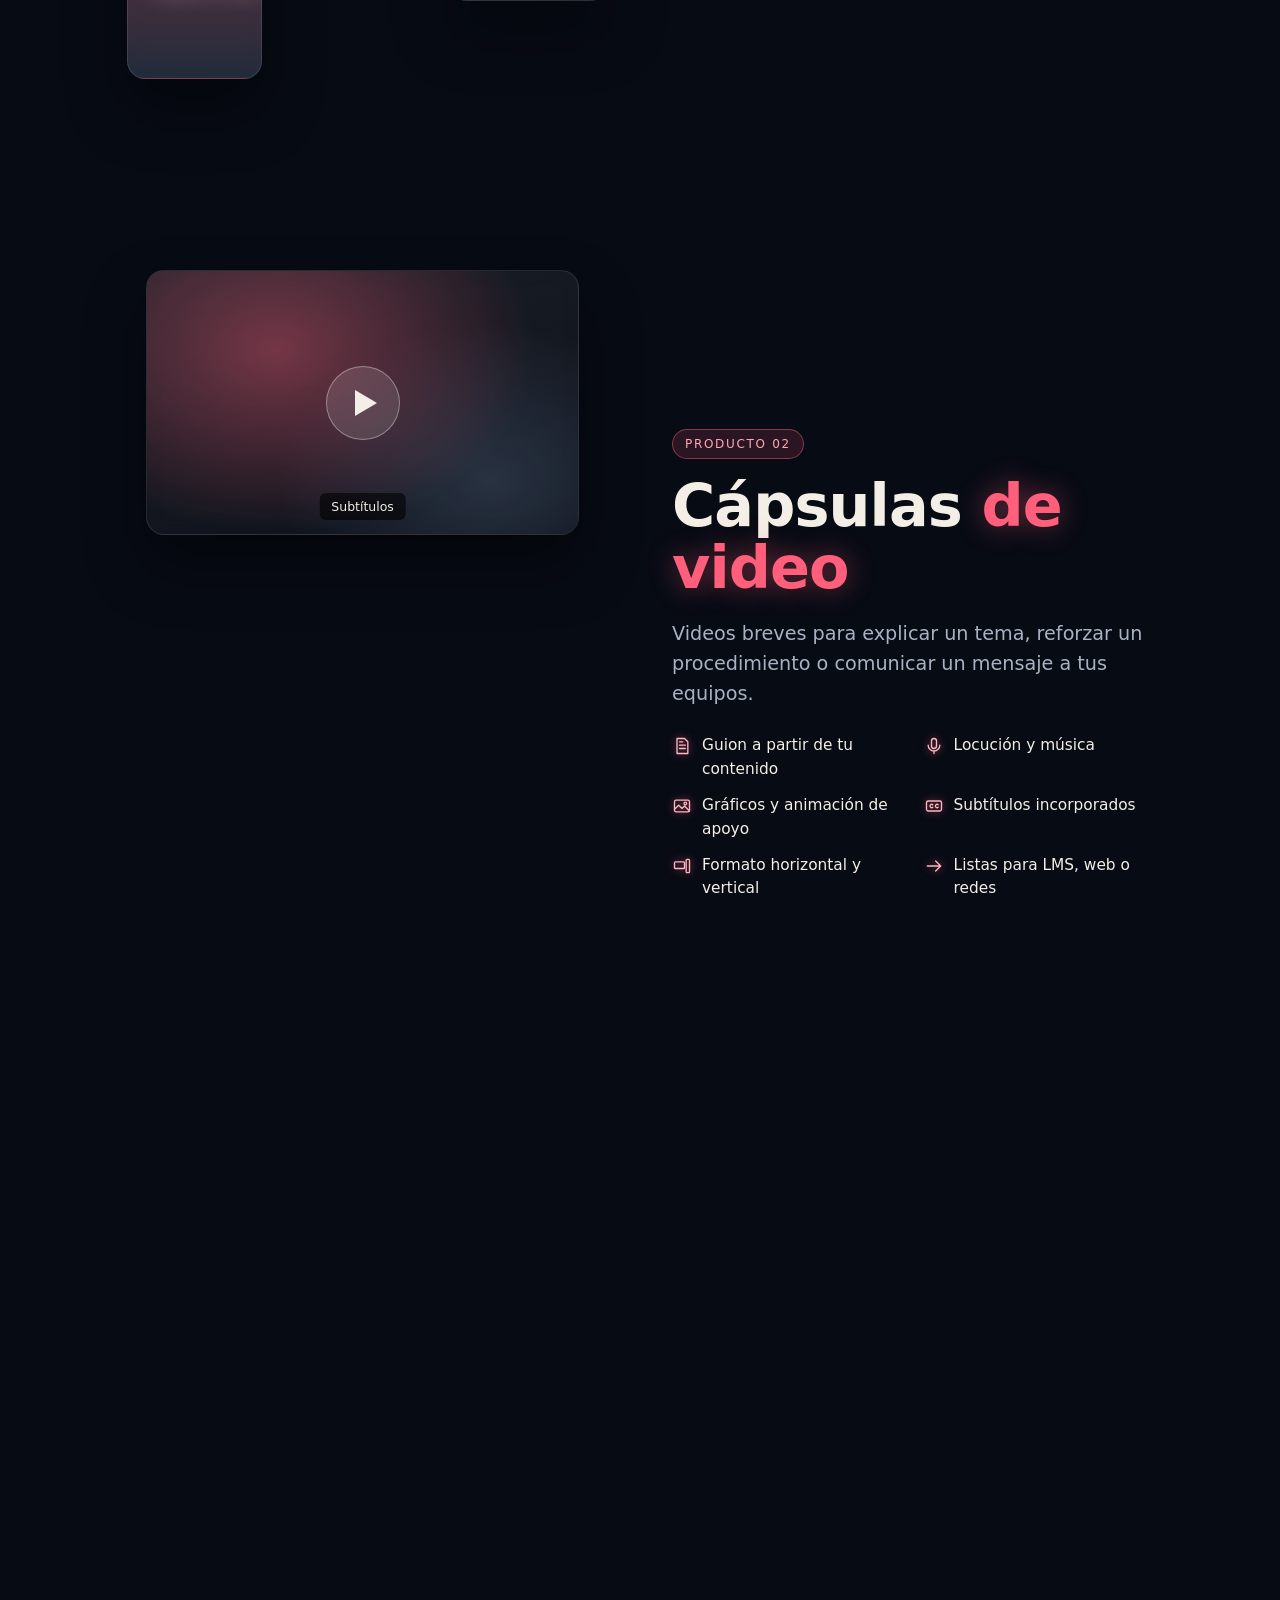
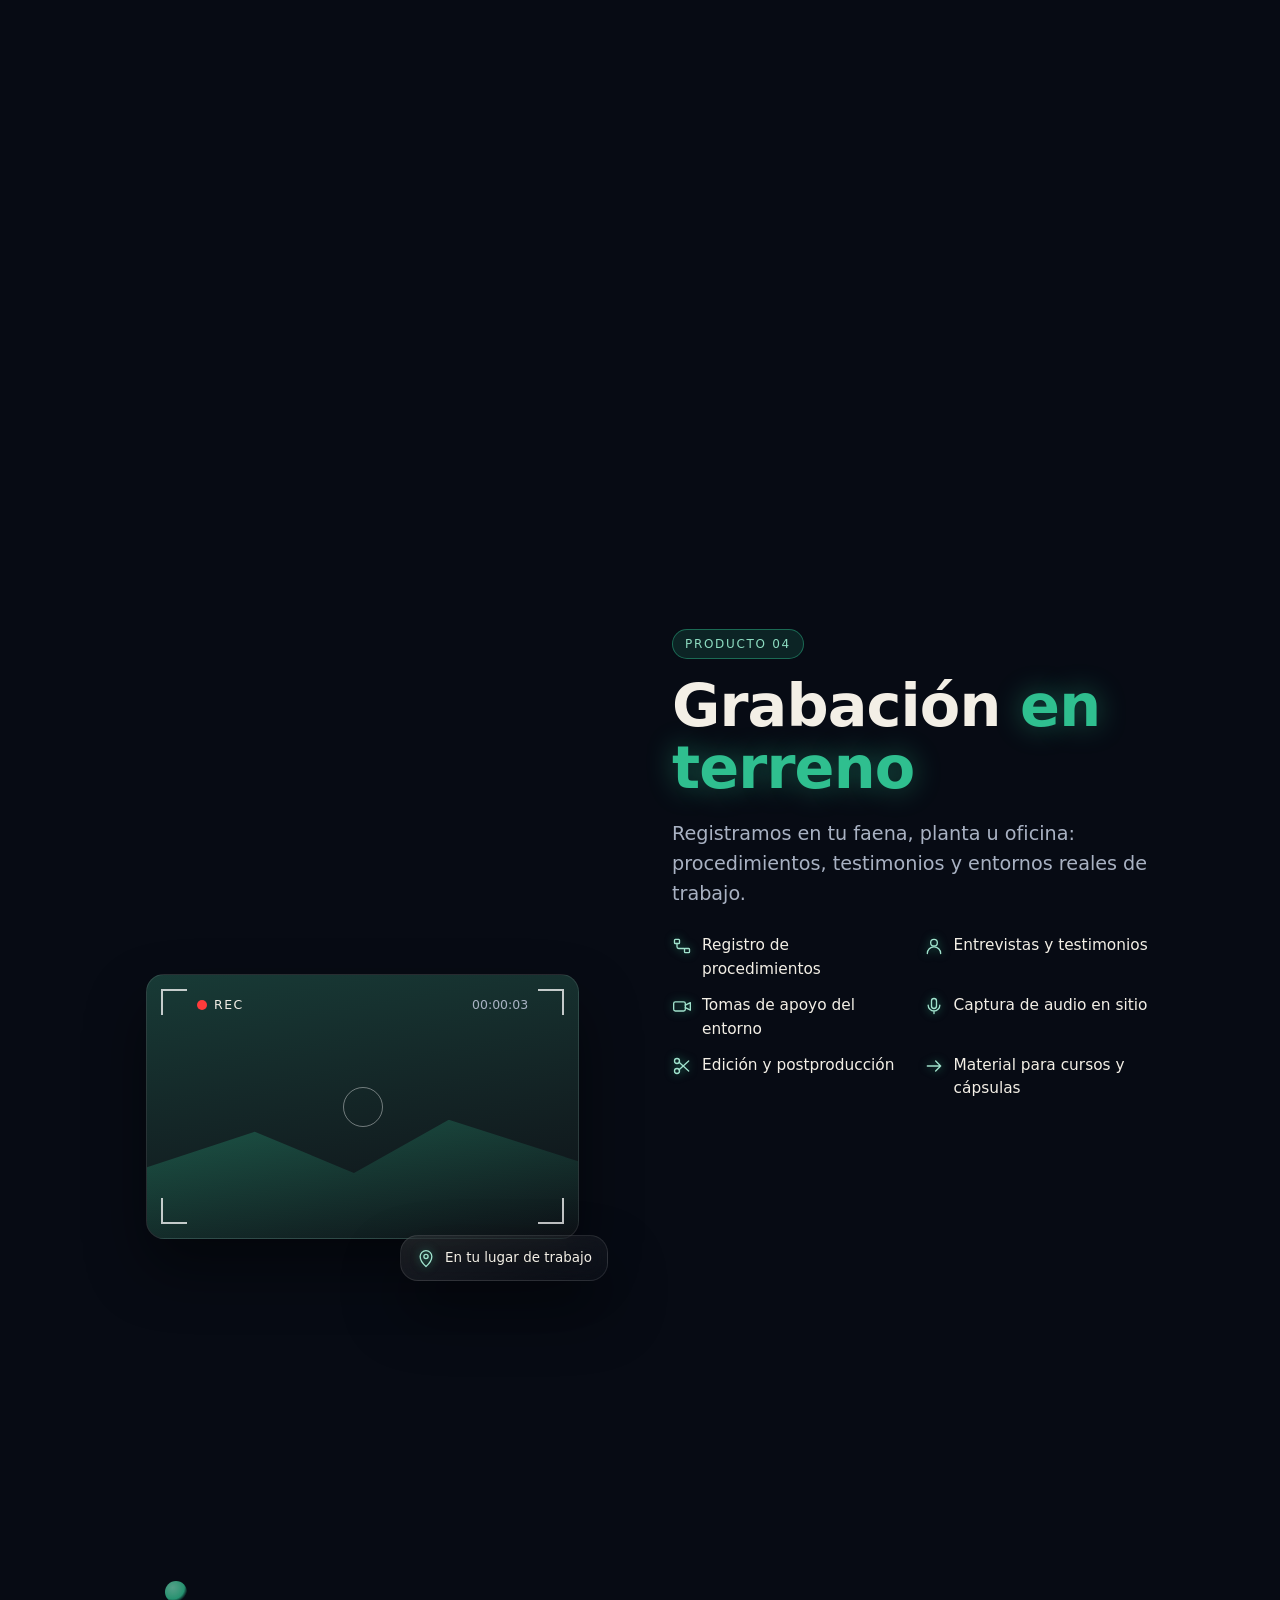
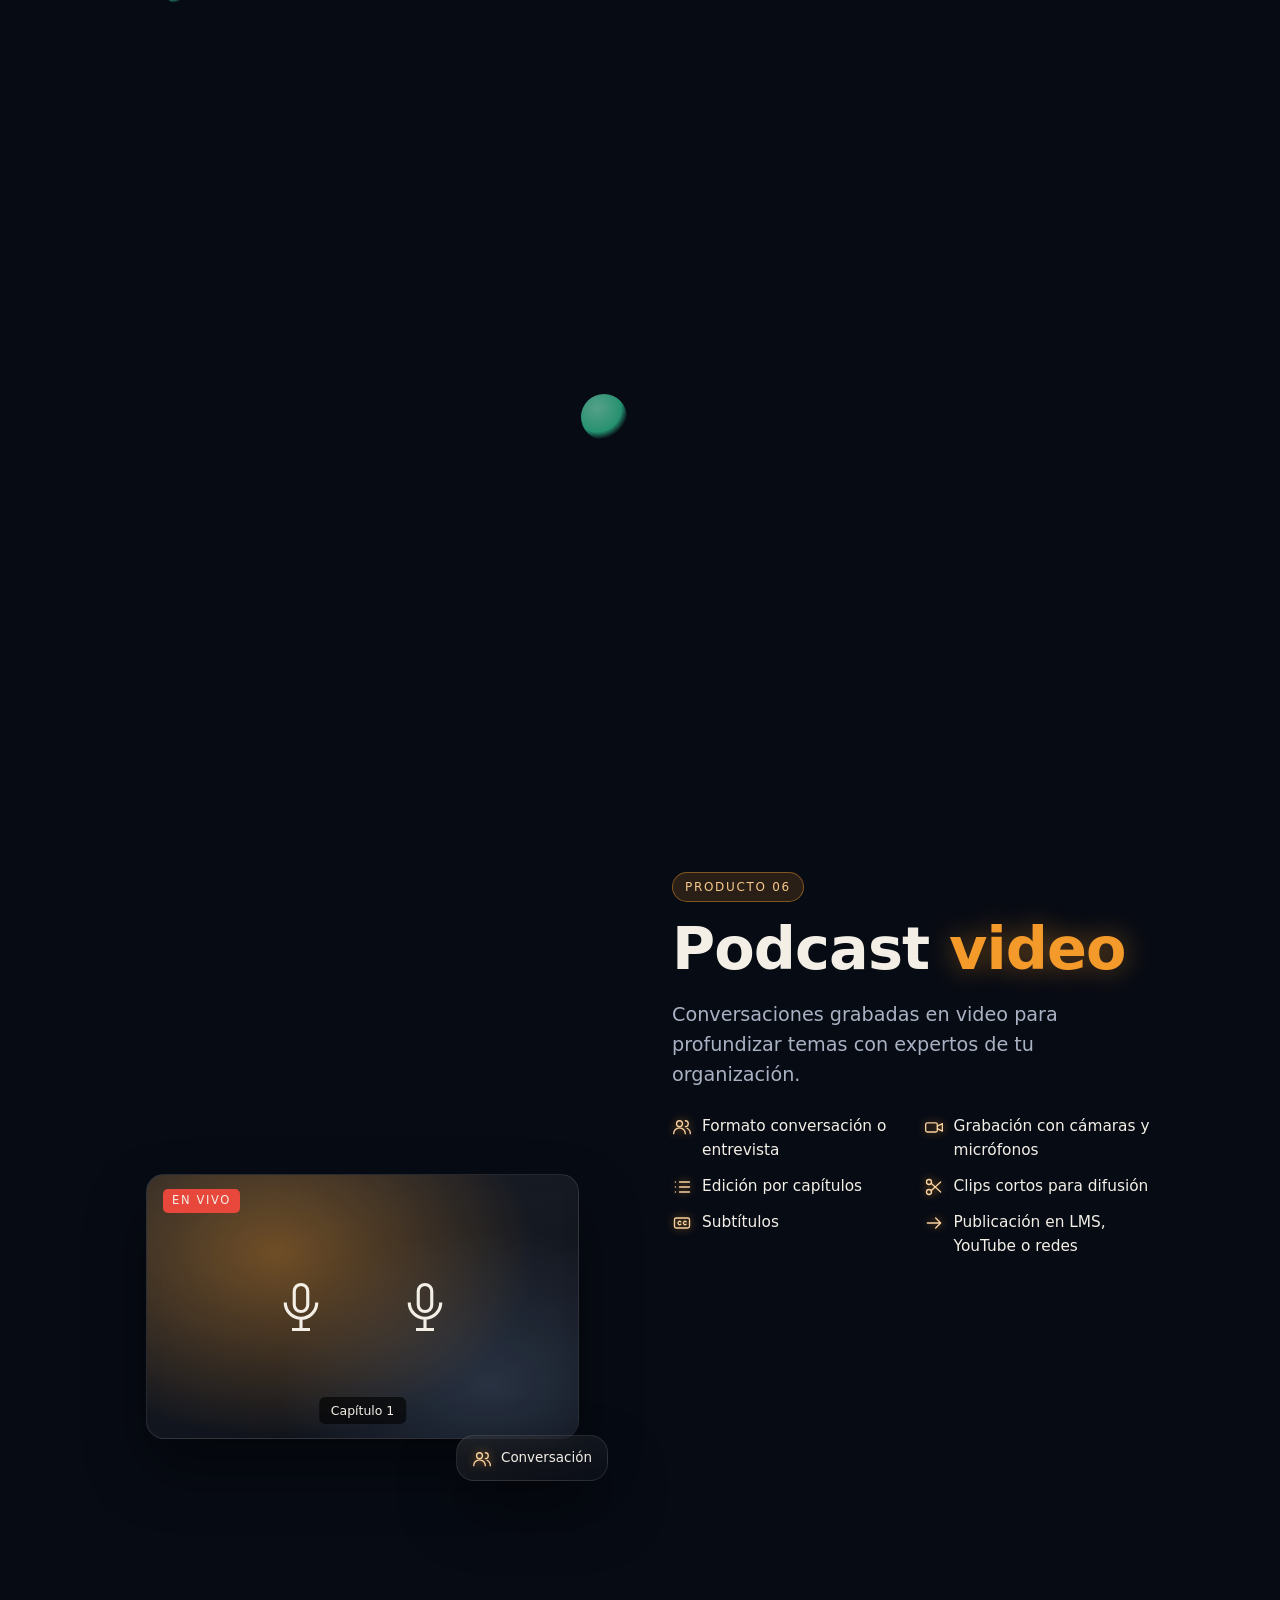
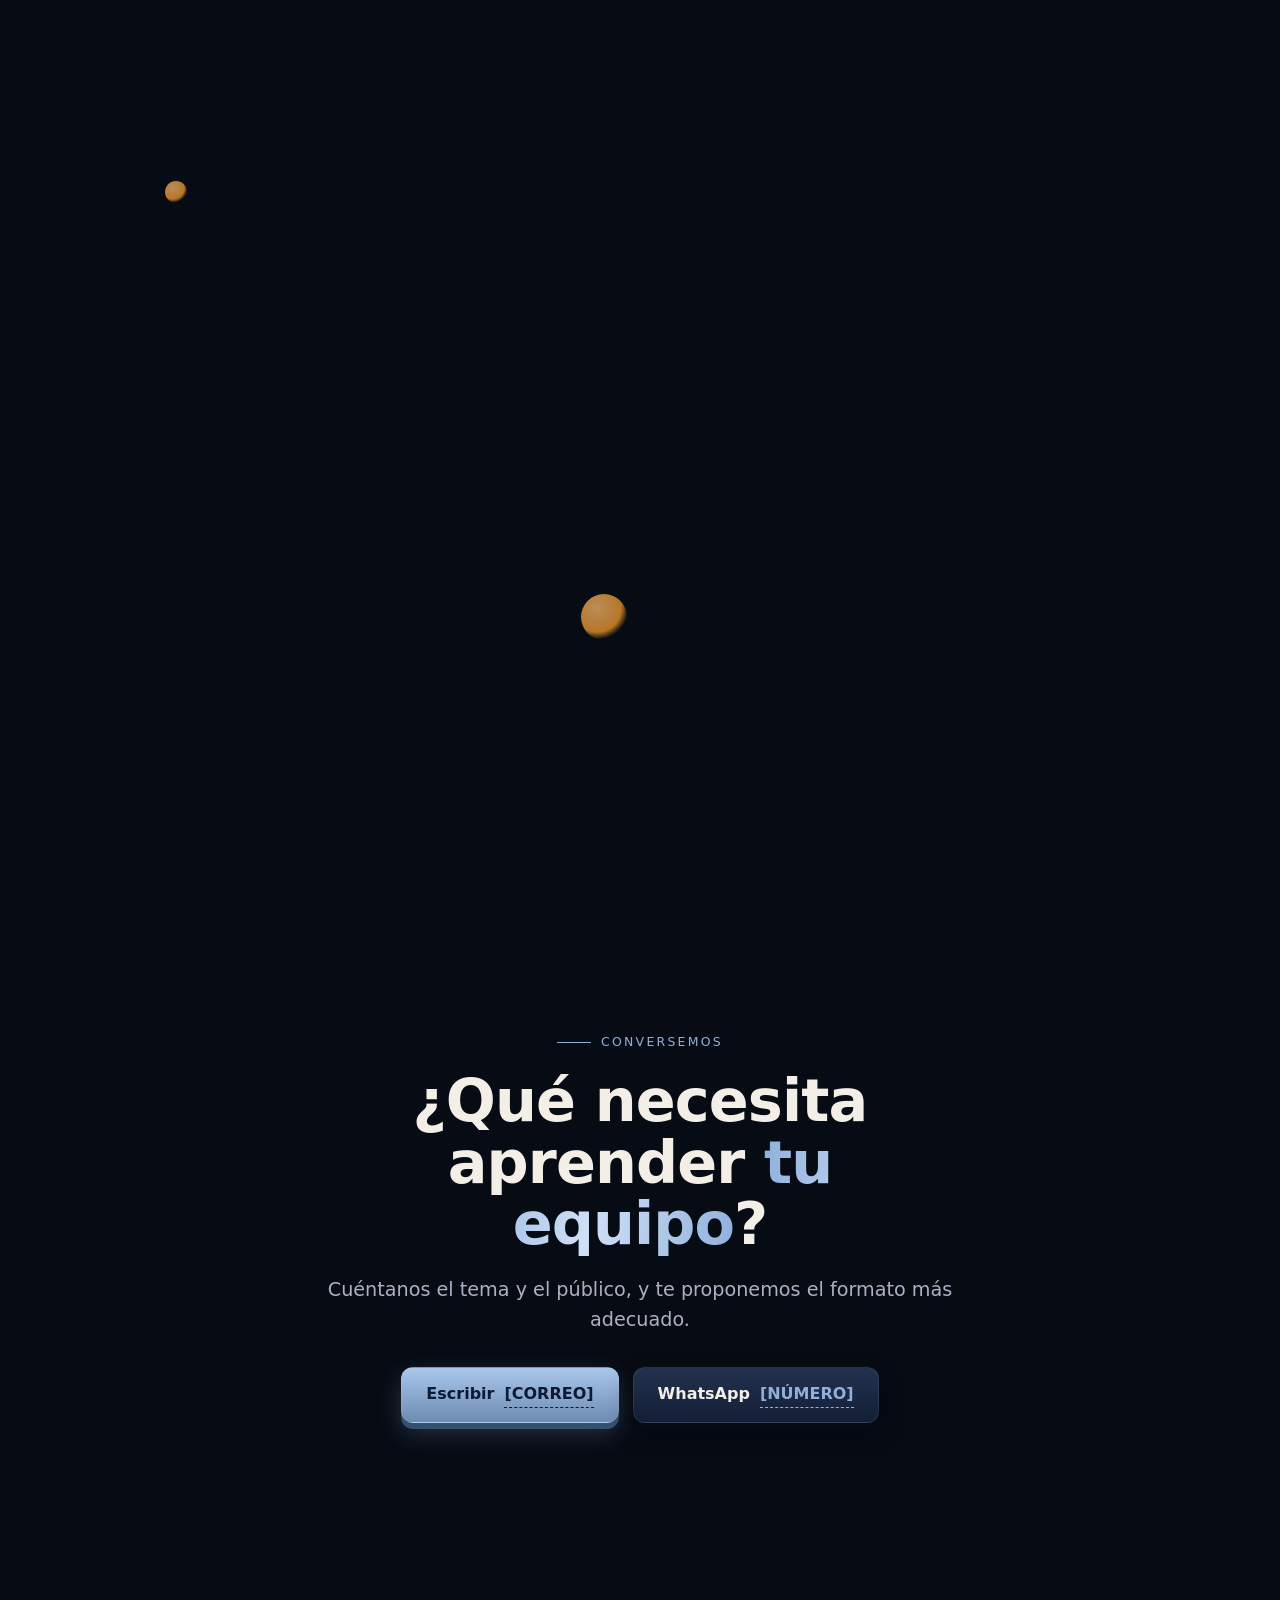
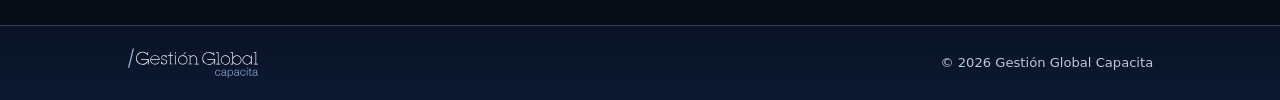
==== commit 0ec047f8: "v03: fondo continuo con degradado, más parallax, logo GGC, menú con nombres sutiles y banner/footer " ====
--- a/index.html
+++ b/index.html
@@ -3,12 +3,16 @@
 <head>
 <meta charset="utf-8">
 <meta name="viewport" content="width=device-width, initial-scale=1">
-<title>[NOMBRE OTEC] · Productos digitales</title>
+<title>Gestión Global Capacita · Productos digitales</title>
 <meta name="description" content="Cursos e-learning, cápsulas de video, motion graphics, grabación en terreno, charlas y podcast para capacitación.">
+<link rel="icon" href="assets/logo-ggc-claro.svg">
 <style>
   :root{
-    --bg:#0b0d12; --ink:#f3efe6; --muted:#a9adb8;
-    --gold:#d8b25a; --gold2:#f1d48a; --line:rgba(216,178,90,.28);
+    --bg:#070b14; --ink:#f3efe6; --muted:#a9b2c3;
+    --gold:#d8b25a; --gold2:#f1d48a;
+    --blue:#6e8cb1; --blue2:#8fb0dc; --navy:#0c1a33;
+    --line:rgba(143,176,220,.28);
+    --sc:58,109,181; --sn:58,109,181;            /* colores del fondo, los actualiza el script */
     --ease:cubic-bezier(.22,.61,.36,1);
   }
   *{box-sizing:border-box;margin:0;padding:0}
@@ -16,67 +20,82 @@
   body{background:var(--bg);color:var(--ink);font-family:"Segoe UI",system-ui,-apple-system,Roboto,Arial,sans-serif;line-height:1.55;overflow-x:hidden}
   a{color:inherit}
 
-  /* ---------- Cabecera ---------- */
-  header{position:fixed;inset:0 0 auto 0;z-index:30;display:flex;align-items:center;justify-content:space-between;padding:18px clamp(18px,4vw,48px);
-    background:linear-gradient(to bottom,rgba(11,13,18,.88),rgba(11,13,18,0));pointer-events:none}
-  header>*{pointer-events:auto}
-  .brand{display:flex;align-items:center;gap:12px;text-decoration:none;font-weight:700;letter-spacing:.04em}
-  .brand-mark{width:38px;height:38px;border-radius:10px;border:1.5px dashed var(--gold);display:grid;place-items:center;font-size:.6rem;color:var(--gold)}
-  .cta-top{border:1px solid var(--gold);color:var(--gold2);padding:9px 18px;border-radius:999px;text-decoration:none;font-size:.9rem;transition:background .3s var(--ease),color .3s}
-  .cta-top:hover,.cta-top:focus-visible{background:var(--gold);color:#16130b}
-  .progress{position:fixed;left:0;top:0;height:3px;background:linear-gradient(90deg,var(--gold),var(--gold2));z-index:50;width:0}
-
-  /* ---------- Navegación vertical ---------- */
-  nav.dots{position:fixed;right:clamp(10px,2.4vw,32px);top:50%;transform:translateY(-50%);z-index:40;display:flex;flex-direction:column;gap:16px}
-  nav.dots .rail{position:absolute;left:50%;top:7px;bottom:7px;width:1px;background:var(--line);z-index:-1}
-  nav.dots a{position:relative;display:block;width:14px;height:14px;border-radius:50%;border:1.5px solid var(--muted);background:var(--bg);transition:all .35s var(--ease)}
-  nav.dots a::after{content:attr(data-label);position:absolute;right:26px;top:50%;transform:translate(8px,-50%);white-space:nowrap;font-size:.8rem;
-    background:rgba(18,22,34,.94);border:1px solid var(--line);padding:4px 10px;border-radius:6px;opacity:0;pointer-events:none;transition:all .3s var(--ease)}
-  nav.dots a:hover::after,nav.dots a:focus-visible::after{opacity:1;transform:translate(0,-50%)}
-  nav.dots a.active{background:var(--dot,var(--gold));border-color:var(--dot,var(--gold));box-shadow:0 0 14px var(--dot,var(--gold));transform:scale(1.25)}
-
-  /* ---------- Secciones ---------- */
-  section{position:relative;min-height:100vh;min-height:100svh;scroll-snap-align:start;overflow:hidden;display:flex;align-items:center;isolation:isolate;--c:var(--gold)}
-  .layer{position:absolute;inset:-15% -5%;z-index:-1;will-change:transform;pointer-events:none}
+  /* ---------- Fondo único y continuo (sin cortes entre secciones) ---------- */
+  #scene{position:fixed;inset:0;z-index:-1;overflow:hidden;pointer-events:none;
+    background:
+      radial-gradient(80% 70% at 78% 30%,rgba(var(--sc),.30),transparent 70%),
+      radial-gradient(70% 65% at 12% 88%,rgba(var(--sn),.22),transparent 70%),
+      linear-gradient(170deg,#0b1730 0%,#070b14 60%,#05070d 100%)}
+  #scene .orb{position:absolute;border-radius:50%;filter:blur(70px);will-change:transform}
+  #scene .o1{width:52vmax;height:52vmax;left:45%;top:-10%;background:rgba(var(--sc),.38)}
+  #scene .o2{width:44vmax;height:44vmax;left:-15%;top:45%;background:rgba(var(--sn),.30)}
+  #scene .o3{width:30vmax;height:30vmax;left:30%;top:60%;background:rgba(110,140,177,.22)}
+  #scene .stars{position:absolute;inset:0;will-change:background-position}
+  #scene .far{background-image:radial-gradient(rgba(220,232,255,.55) .8px,transparent 1.3px);background-size:90px 90px;opacity:.35}
+  #scene .mid{background-image:radial-gradient(rgba(220,232,255,.7) 1.2px,transparent 1.8px);background-size:210px 170px;opacity:.35}
+  #scene .near{background-image:radial-gradient(rgba(var(--sc),.9) 2px,transparent 3px);background-size:380px 300px;opacity:.45}
+  #scene .ring{position:absolute;border-radius:50%;border:1px solid rgba(143,176,220,.16);will-change:transform}
+  #scene .ring.r1{width:70vmax;height:70vmax;left:55%;top:5%}
+  #scene .ring.r2{width:46vmax;height:46vmax;left:-12%;top:40%}
+  #scene .vignette{position:absolute;inset:0;background:radial-gradient(120% 90% at 50% 50%,transparent 55%,rgba(3,5,10,.65))}
+
+  /* ---------- Cabecera azulada ---------- */
+  header{position:fixed;inset:0 0 auto 0;z-index:30;display:flex;align-items:center;justify-content:space-between;padding:14px clamp(18px,4vw,48px);
+    background:linear-gradient(to bottom,rgba(12,26,51,.92),rgba(12,26,51,.55) 70%,rgba(12,26,51,0));transition:background .4s var(--ease),box-shadow .4s}
+  header.solid{background:rgba(12,26,51,.82);backdrop-filter:blur(12px);-webkit-backdrop-filter:blur(12px);box-shadow:0 1px 0 var(--line)}
+  .brand{display:flex;align-items:center;text-decoration:none}
+  .brand img{height:clamp(30px,4vw,40px);width:auto;display:block}
+  .cta-top{border:1px solid var(--blue2);color:#dbe7f7;padding:9px 18px;border-radius:999px;text-decoration:none;font-size:.9rem;transition:background .3s var(--ease),color .3s}
+  .cta-top:hover,.cta-top:focus-visible{background:var(--blue2);color:#0c1a33}
+  .progress{position:fixed;left:0;top:0;height:3px;background:linear-gradient(90deg,var(--blue),var(--blue2),var(--gold2));z-index:50;width:0}
+
+  /* ---------- Navegación vertical con nombres sutiles ---------- */
+  nav.dots{position:fixed;right:clamp(10px,2.4vw,32px);top:50%;transform:translateY(-50%);z-index:40;display:flex;flex-direction:column;gap:16px;padding:10px 0 10px 170px}
+  nav.dots .rail{position:absolute;right:6.5px;top:17px;bottom:17px;width:1px;background:var(--line);z-index:-1}
+  nav.dots a{position:relative;display:block;width:14px;height:14px;border-radius:50%;border:1.5px solid rgba(169,178,195,.7);background:var(--bg);transition:all .35s var(--ease);text-decoration:none}
+  nav.dots a::after{content:attr(data-label);position:absolute;right:24px;top:50%;transform:translate(8px,-50%);white-space:nowrap;
+    font-size:.74rem;letter-spacing:.06em;color:var(--ink);text-shadow:0 1px 10px rgba(0,0,0,.9);opacity:0;pointer-events:none;
+    transition:opacity .45s var(--ease),transform .45s var(--ease),color .3s}
+  nav.dots:hover a::after,nav.dots:focus-within a::after{opacity:.32;transform:translate(0,-50%)}
+  nav.dots a:hover::after,nav.dots a:focus-visible::after{opacity:.95}
+  nav.dots:hover a.active::after,nav.dots:focus-within a.active::after{opacity:.8;color:var(--dot,var(--blue2))}
+  nav.dots a:hover{border-color:var(--ink)}
+  nav.dots a.active{background:var(--dot,var(--blue2));border-color:var(--dot,var(--blue2));box-shadow:0 0 14px var(--dot,var(--blue2));transform:scale(1.25)}
+
+  /* ---------- Secciones (transparentes: el fondo es compartido) ---------- */
+  section{position:relative;min-height:100vh;min-height:100svh;scroll-snap-align:start;display:flex;align-items:center;--c:var(--blue2)}
   .content{width:min(1180px,100%);margin:0 auto;padding:110px clamp(22px,6vw,90px) 80px}
-  .eyebrow{display:inline-flex;align-items:center;gap:10px;color:var(--gold2);text-transform:uppercase;letter-spacing:.18em;font-size:.78rem;margin-bottom:18px}
-  .eyebrow::before{content:"";width:34px;height:1px;background:var(--gold)}
+  .eyebrow{display:inline-flex;align-items:center;gap:10px;color:var(--blue2);text-transform:uppercase;letter-spacing:.18em;font-size:.78rem;margin-bottom:18px}
+  .eyebrow::before{content:"";width:34px;height:1px;background:var(--blue2)}
   h1{font-size:clamp(2.4rem,6vw,5rem);line-height:1.02;letter-spacing:-.02em;max-width:14ch}
   h2{font-size:clamp(2rem,4.6vw,3.8rem);line-height:1.05;letter-spacing:-.015em;max-width:16ch}
   .lead{font-size:clamp(1.02rem,1.5vw,1.22rem);color:var(--muted);max-width:54ch;margin-top:20px}
-  .gold{background:linear-gradient(100deg,var(--gold),var(--gold2) 50%,var(--gold));-webkit-background-clip:text;background-clip:text;color:transparent}
+  .blue{background:linear-gradient(100deg,var(--blue2),#cfe0f7 50%,var(--blue2));-webkit-background-clip:text;background-clip:text;color:transparent}
   .hl{color:var(--c);text-shadow:0 0 28px color-mix(in srgb,var(--c) 45%,transparent)}
 
   .btns{display:flex;flex-wrap:wrap;gap:14px;margin-top:32px}
   .btn{display:inline-flex;align-items:center;gap:10px;padding:14px 24px;border-radius:12px;text-decoration:none;font-weight:600;
-    background:linear-gradient(180deg,#232838,#151927);border:1px solid rgba(255,255,255,.08);box-shadow:0 6px 0 #07080c,0 10px 24px rgba(0,0,0,.45);
+    background:linear-gradient(180deg,#22314f,#141f36);border:1px solid rgba(255,255,255,.08);box-shadow:0 6px 0 #070b14,0 10px 24px rgba(0,0,0,.45);
     transition:transform .2s var(--ease),box-shadow .2s var(--ease)}
   .btn:hover{transform:translateY(-2px)}
-  .btn:active{transform:translateY(4px);box-shadow:0 2px 0 #07080c,0 4px 10px rgba(0,0,0,.4)}
-  .btn.primary{background:linear-gradient(180deg,var(--gold2),var(--gold));color:#1b160a;box-shadow:0 6px 0 #7d6327,0 10px 24px rgba(216,178,90,.25)}
-
-  /* Fondos abstractos propios por sección: el color de cada producto cambia el ambiente */
-  .bg{background:radial-gradient(70% 60% at var(--gx,85%) 45%,color-mix(in srgb,var(--c) 30%,transparent),transparent 70%),
-                 linear-gradient(160deg,color-mix(in srgb,var(--c) 9%,#0b0d12),#0b0d12 70%)}
-  .grid-dots{background-image:radial-gradient(color-mix(in srgb,var(--c) 70%,#fff) 1px,transparent 1.5px);background-size:46px 46px;opacity:.16;
-    -webkit-mask-image:radial-gradient(60% 55% at var(--gx,70%) 45%,#000,transparent);mask-image:radial-gradient(60% 55% at var(--gx,70%) 45%,#000,transparent)}
-  .ring-bg{inset:auto;width:600px;height:600px;border-radius:50%;border:1px solid color-mix(in srgb,var(--c) 35%,transparent);top:12%}
-
-  /* ---------- Hero ---------- */
+  .btn:active{transform:translateY(4px);box-shadow:0 2px 0 #070b14,0 4px 10px rgba(0,0,0,.4)}
+  .btn.primary{background:linear-gradient(180deg,#a9c6ec,var(--blue));color:#0c1a33;box-shadow:0 6px 0 #34506f,0 10px 24px rgba(110,140,177,.3)}
+
+  /* ---------- Hero / banner azulado ---------- */
   .hero-grid{display:grid;grid-template-columns:1.25fr .75fr;gap:40px;align-items:center}
   .chips{display:flex;flex-wrap:wrap;gap:10px;margin-top:30px;max-width:640px}
-  .chips a{--c:var(--gold);text-decoration:none;font-size:.88rem;padding:8px 14px;border-radius:999px;border:1px solid color-mix(in srgb,var(--c) 55%,transparent);
-    background:color-mix(in srgb,var(--c) 12%,transparent);transition:background .3s var(--ease),transform .3s var(--ease)}
+  .chips a{text-decoration:none;font-size:.88rem;padding:8px 14px;border-radius:999px;border:1px solid color-mix(in srgb,var(--c) 55%,transparent);
+    background:color-mix(in srgb,var(--c) 12%,rgba(7,11,20,.4));transition:background .3s var(--ease),transform .3s var(--ease)}
   .chips a:hover,.chips a:focus-visible{background:color-mix(in srgb,var(--c) 30%,transparent);transform:translateY(-2px)}
   .orbit{position:relative;aspect-ratio:1;width:100%;max-width:400px;justify-self:center}
-  .orbit .core{position:absolute;inset:32%;border-radius:50%;background:radial-gradient(circle at 35% 30%,var(--gold2),var(--gold) 45%,#6a5320);box-shadow:0 0 80px rgba(216,178,90,.45)}
+  .orbit .core{position:absolute;inset:32%;border-radius:50%;background:radial-gradient(circle at 35% 30%,#d6e5fa,var(--blue2) 40%,#2a4870 100%);box-shadow:0 0 90px rgba(143,176,220,.5)}
   .orbit .ring{position:absolute;border-radius:50%;border:1px solid var(--line);animation:spin 50s linear infinite}
   .orbit .ring i{position:absolute;width:12px;height:12px;margin:-6px;border-radius:50%;background:var(--c);box-shadow:0 0 16px var(--c)}
   .orbit .ring.r2{animation-direction:reverse;animation-duration:70s}
   @keyframes spin{to{transform:rotate(360deg)}}
   .scroll-hint{position:absolute;left:50%;bottom:24px;transform:translateX(-50%);font-size:.75rem;letter-spacing:.2em;text-transform:uppercase;color:var(--muted);display:flex;flex-direction:column;align-items:center;gap:8px;text-decoration:none}
   .scroll-hint span{width:22px;height:36px;border:1.5px solid var(--muted);border-radius:12px;position:relative}
-  .scroll-hint span::after{content:"";position:absolute;left:50%;top:7px;width:3px;height:7px;margin-left:-1.5px;border-radius:2px;background:var(--gold2);animation:wheel 1.8s var(--ease) infinite}
+  .scroll-hint span::after{content:"";position:absolute;left:50%;top:7px;width:3px;height:7px;margin-left:-1.5px;border-radius:2px;background:var(--blue2);animation:wheel 1.8s var(--ease) infinite}
   @keyframes wheel{0%{opacity:0;transform:translateY(0)}30%{opacity:1}100%{opacity:0;transform:translateY(12px)}}
 
   /* ---------- Producto ---------- */
@@ -86,14 +105,17 @@
     color:color-mix(in srgb,var(--c) 55%,#fff);background:color-mix(in srgb,var(--c) 14%,transparent);border:1px solid color-mix(in srgb,var(--c) 45%,transparent)}
   ul.feats{list-style:none;display:grid;grid-template-columns:1fr 1fr;gap:12px 22px;margin-top:26px}
   ul.feats li{display:flex;gap:10px;align-items:flex-start;font-size:.96rem}
-  svg.ic{flex:none;width:20px;height:20px;margin-top:2px;fill:none;stroke:var(--gold2);stroke-width:1.6;stroke-linecap:round;stroke-linejoin:round;filter:drop-shadow(0 0 4px rgba(241,212,138,.45))}
+  svg.ic{flex:none;width:20px;height:20px;margin-top:2px;fill:none;stroke:color-mix(in srgb,var(--c) 45%,#fff);stroke-width:1.6;stroke-linecap:round;stroke-linejoin:round;filter:drop-shadow(0 0 4px color-mix(in srgb,var(--c) 60%,transparent))}
 
   .visual{position:relative;min-height:340px}
-  .card{position:absolute;border-radius:18px;background:linear-gradient(160deg,rgba(255,255,255,.08),rgba(255,255,255,.02));border:1px solid rgba(255,255,255,.1);
+  .card{position:absolute;border-radius:18px;background:linear-gradient(160deg,rgba(255,255,255,.09),rgba(255,255,255,.02));border:1px solid rgba(255,255,255,.1);
     backdrop-filter:blur(10px);-webkit-backdrop-filter:blur(10px);box-shadow:0 30px 60px rgba(0,0,0,.45);will-change:transform}
   .main{inset:8% 6% 14% 4%;overflow:hidden}
   .chip{padding:11px 15px;font-size:.84rem;display:flex;align-items:center;gap:9px}
   .c1{right:0;top:0}.c2{left:-2%;bottom:2%}
+  .float{position:absolute;border-radius:50%;pointer-events:none;will-change:transform;background:radial-gradient(circle at 35% 30%,color-mix(in srgb,var(--c) 70%,#fff),var(--c) 55%,transparent 72%);opacity:.75}
+  .float.f1{width:46px;height:46px;right:-4%;bottom:22%}
+  .float.f2{width:22px;height:22px;left:8%;top:-4%}
   /* e-learning */
   .v-screen{padding:16px;display:flex;flex-direction:column;gap:12px}
   .v-screen .bar{display:flex;gap:6px}.v-screen .bar b{width:9px;height:9px;border-radius:50%;background:rgba(255,255,255,.25)}
@@ -101,23 +123,23 @@
   .v-screen .row{display:grid;grid-template-columns:1fr 1fr 1fr;gap:10px;flex:1}
   .v-screen .row div{border-radius:10px;background:color-mix(in srgb,var(--c) 20%,transparent);border:1px solid color-mix(in srgb,var(--c) 40%,transparent)}
   .v-screen .audio{height:8px;border-radius:4px;background:rgba(255,255,255,.12);position:relative;overflow:hidden}
-  .v-screen .audio::after{content:"";position:absolute;inset:0 45% 0 0;background:linear-gradient(90deg,var(--gold),var(--gold2))}
+  .v-screen .audio::after{content:"";position:absolute;inset:0 45% 0 0;background:linear-gradient(90deg,var(--blue),var(--blue2))}
   /* video / podcast video */
-  .glow::before{content:"";position:absolute;inset:0;background:radial-gradient(60% 70% at 30% 30%,color-mix(in srgb,var(--c) 40%,transparent),transparent),radial-gradient(50% 60% at 80% 80%,rgba(216,178,90,.22),transparent)}
+  .glow::before{content:"";position:absolute;inset:0;background:radial-gradient(60% 70% at 30% 30%,color-mix(in srgb,var(--c) 40%,transparent),transparent),radial-gradient(50% 60% at 80% 80%,rgba(143,176,220,.2),transparent)}
   .center{display:grid;place-items:center}
   .play{position:relative;width:74px;height:74px;border-radius:50%;background:rgba(255,255,255,.12);border:1px solid rgba(255,255,255,.35);display:grid;place-items:center}
   .play::after{content:"";margin-left:6px;border-left:22px solid var(--ink);border-top:13px solid transparent;border-bottom:13px solid transparent}
   .cc{position:absolute;left:50%;bottom:14px;transform:translateX(-50%);background:rgba(0,0,0,.6);padding:4px 12px;border-radius:6px;font-size:.78rem;white-space:nowrap}
-  .vertical{left:0;bottom:0;width:28%;aspect-ratio:9/16;max-height:62%;background:linear-gradient(180deg,color-mix(in srgb,var(--c) 40%,transparent),rgba(216,178,90,.2))}
+  .vertical{left:0;bottom:0;width:28%;aspect-ratio:9/16;max-height:62%;background:linear-gradient(180deg,color-mix(in srgb,var(--c) 40%,transparent),rgba(143,176,220,.2))}
   /* motion */
   .shape{position:absolute;animation:float 7s ease-in-out infinite}
   .shape.s1{width:90px;height:90px;border-radius:50%;background:var(--c);left:14%;top:18%;box-shadow:0 0 40px var(--c)}
-  .shape.s2{width:0;height:0;border-left:50px solid transparent;border-right:50px solid transparent;border-bottom:86px solid var(--gold);right:16%;top:24%;animation-delay:-2s}
-  .shape.s3{width:80px;height:80px;border-radius:14px;border:3px solid var(--gold2);left:42%;bottom:16%;animation:float 7s ease-in-out infinite,spin 14s linear infinite;animation-delay:-4s}
+  .shape.s2{width:0;height:0;border-left:50px solid transparent;border-right:50px solid transparent;border-bottom:86px solid var(--blue2);right:16%;top:24%;animation-delay:-2s}
+  .shape.s3{width:80px;height:80px;border-radius:14px;border:3px solid #dbe7f7;left:42%;bottom:16%;animation:float 7s ease-in-out infinite,spin 14s linear infinite;animation-delay:-4s}
   .shape.s4{left:8%;right:8%;bottom:10%;height:2px;background:linear-gradient(90deg,transparent,rgba(255,255,255,.4),transparent);animation:none}
   @keyframes float{50%{translate:0 -18px}}
-  .keys{position:absolute;left:16px;right:16px;top:14px;display:flex;justify-content:space-between;font-size:.7rem;color:var(--muted)}
-  .keys i{width:9px;height:9px;transform:rotate(45deg);background:var(--gold2)}
+  .keys{position:absolute;left:16px;right:16px;top:14px;display:flex;justify-content:space-between}
+  .keys i{width:9px;height:9px;transform:rotate(45deg);background:var(--blue2)}
   /* terreno */
   .v-rec{background:linear-gradient(170deg,color-mix(in srgb,var(--c) 22%,#11151d),#0d1016)}
   .v-rec::before{content:"";position:absolute;left:0;right:0;bottom:0;height:45%;background:linear-gradient(170deg,color-mix(in srgb,var(--c) 30%,transparent),transparent);clip-path:polygon(0 40%,25% 10%,48% 45%,70% 0,100% 35%,100% 100%,0 100%)}
@@ -142,17 +164,22 @@
   .live{position:absolute;left:16px;top:14px;font-size:.72rem;letter-spacing:.14em;background:#e8483b;padding:3px 9px;border-radius:5px}
   /* audio */
   .wave{position:absolute;left:8%;right:8%;top:22%;bottom:30%;display:flex;align-items:center;gap:5px}
-  .wave b{flex:1;border-radius:3px;background:linear-gradient(180deg,var(--c),var(--gold));height:20%;animation:eq 1.4s ease-in-out infinite}
+  .wave b{flex:1;border-radius:3px;background:linear-gradient(180deg,var(--c),var(--blue2));height:20%;animation:eq 1.4s ease-in-out infinite}
   @keyframes eq{50%{height:var(--h,80%)}}
   .scrub{position:absolute;left:8%;right:8%;bottom:16%;height:6px;border-radius:3px;background:rgba(255,255,255,.12)}
-  .scrub::after{content:"";position:absolute;inset:0 62% 0 0;border-radius:3px;background:var(--gold2)}
-
-  /* ---------- Contacto ---------- */
-  #contacto .content{text-align:center}
+  .scrub::after{content:"";position:absolute;inset:0 62% 0 0;border-radius:3px;background:var(--blue2)}
+
+  /* ---------- Contacto + footer azulado ---------- */
+  #contacto{flex-direction:column;justify-content:center}
+  #contacto .content{text-align:center;flex:1;display:flex;flex-direction:column;justify-content:center}
   #contacto h2,#contacto .lead{margin-left:auto;margin-right:auto}
   #contacto .btns{justify-content:center}
-  footer{position:absolute;left:0;right:0;bottom:18px;text-align:center;font-size:.8rem;color:var(--muted)}
-  .pend{color:var(--gold2);border-bottom:1px dashed var(--gold)}
+  footer{width:100%;background:linear-gradient(180deg,rgba(12,26,51,.55),rgba(12,26,51,.95));border-top:1px solid var(--line);
+    backdrop-filter:blur(8px);-webkit-backdrop-filter:blur(8px)}
+  footer .in{width:min(1180px,100%);margin:0 auto;padding:22px clamp(22px,6vw,90px);display:flex;align-items:center;justify-content:space-between;gap:18px;flex-wrap:wrap;font-size:.82rem;color:#b9c8dd}
+  footer img{height:30px;width:auto;display:block}
+  .pend{color:var(--blue2);border-bottom:1px dashed var(--blue2)}
+  .btn.primary .pend{color:#0c1a33;border-color:#0c1a33}
 
   /* ---------- Revelado ---------- */
   .reveal{opacity:0;transform:translateY(34px);transition:opacity .9s var(--ease),transform .9s var(--ease)}
@@ -167,28 +194,38 @@
     .orbit{display:none}
     .visual{min-height:240px}
     ul.feats{grid-template-columns:1fr;gap:9px}
-    nav.dots{gap:12px}
+    nav.dots{gap:12px;padding-left:0}
     nav.dots a{width:11px;height:11px}
-    nav.dots a::after{display:none}
+    nav.dots .rail{right:5px}
     .cta-top{display:none}
     .content{padding-right:44px}
+    footer .in{justify-content:center;text-align:center}
   }
+  @media (hover:none){ nav.dots a::after{display:none} }
   @media (prefers-reduced-motion:reduce){
     html{scroll-behavior:auto}
     *,*::before,*::after{animation:none!important;transition:none!important}
     .reveal{opacity:1;transform:none}
   }
-  :focus-visible{outline:2px solid var(--gold2);outline-offset:3px}
+  :focus-visible{outline:2px solid var(--blue2);outline-offset:3px}
 </style>
 </head>
 <body>
+<div id="scene" aria-hidden="true">
+  <div class="orb o1" data-orb="1"></div>
+  <div class="orb o2" data-orb="2"></div>
+  <div class="orb o3" data-orb="3"></div>
+  <div class="ring r1" data-ring="1"></div>
+  <div class="ring r2" data-ring="2"></div>
+  <div class="stars far" data-star="0.06"></div>
+  <div class="stars mid" data-star="0.18"></div>
+  <div class="stars near" data-star="0.42"></div>
+  <div class="vignette"></div>
+</div>
 <div class="progress" aria-hidden="true"></div>
 
 <header>
-  <a class="brand" href="#inicio" aria-label="Inicio">
-    <span class="brand-mark">LOGO</span>
-    <span class="pend">[NOMBRE OTEC]</span>
-  </a>
+  <a class="brand" href="#inicio"><img src="assets/logo-ggc-claro.svg" alt="Gestión Global Capacita"></a>
   <a class="cta-top" href="#contacto">Contactar</a>
 </header>
 
@@ -196,20 +233,20 @@
 
 <main id="main">
   <!-- INICIO -->
-  <section id="inicio" data-label="Inicio">
-    <div class="layer bg" data-speed="0.25" style="--gx:78%"></div>
-    <div class="layer grid-dots" data-speed="0.5"></div>
+  <section id="inicio" data-label="Inicio" data-bg="#3a6db5" style="--c:#8fb0dc">
     <div class="content hero-grid">
       <div>
         <p class="eyebrow reveal">Productos digitales</p>
-        <h1 class="reveal d1">Capacitación que se <span class="gold">ve, se escucha</span> y se recorre.</h1>
+        <h1 class="reveal d1">Capacitación que se <span class="blue">ve, se escucha</span> y se recorre.</h1>
         <p class="lead reveal d2">Cursos e-learning, video, motion graphics, charlas y podcast para formar a tus equipos.</p>
         <nav class="chips reveal d3" aria-label="Productos" id="chips"></nav>
       </div>
-      <div class="orbit reveal d2" aria-hidden="true">
-        <div class="ring" style="inset:2%" id="ring1"></div>
-        <div class="ring r2" style="inset:16%" id="ring2"></div>
-        <div class="core"></div>
+      <div class="reveal d2" aria-hidden="true">
+        <div class="orbit" data-speed="-0.25" data-depth="1.2">
+          <div class="ring" style="inset:2%" id="ring1"></div>
+          <div class="ring r2" style="inset:16%" id="ring2"></div>
+          <div class="core"></div>
+        </div>
       </div>
     </div>
     <a class="scroll-hint" href="#p-elearning" aria-label="Bajar al primer producto"><span></span>Desliza</a>
@@ -218,18 +255,22 @@
   <!-- Las secciones de producto se generan desde PRODUCTOS (script) -->
 
   <!-- CONTACTO -->
-  <section id="contacto" data-label="Contacto">
-    <div class="layer bg" data-speed="0.3" style="--gx:50%"></div>
+  <section id="contacto" data-label="Contacto" data-bg="#2f5ea3" style="--c:#8fb0dc">
     <div class="content">
       <p class="eyebrow reveal" style="justify-content:center">Conversemos</p>
-      <h2 class="reveal d1">¿Qué necesita aprender <span class="gold">tu equipo</span>?</h2>
+      <h2 class="reveal d1">¿Qué necesita aprender <span class="blue">tu equipo</span>?</h2>
       <p class="lead reveal d2">Cuéntanos el tema y el público, y te proponemos el formato más adecuado.</p>
       <div class="btns reveal d3">
         <a class="btn primary" href="#" data-pending>Escribir <span class="pend">[CORREO]</span></a>
         <a class="btn" href="#" data-pending>WhatsApp <span class="pend">[NÚMERO]</span></a>
       </div>
     </div>
-    <footer>© <span id="y"></span> <span class="pend">[NOMBRE OTEC]</span></footer>
+    <footer>
+      <div class="in">
+        <img src="assets/logo-ggc-claro.svg" alt="Gestión Global Capacita">
+        <span>© <span id="y"></span> Gestión Global Capacita</span>
+      </div>
+    </footer>
   </section>
 </main>
 
@@ -306,15 +347,15 @@
 const icon = k => `<svg class="ic" viewBox="0 0 24 24" aria-hidden="true">${IC[k]||''}</svg>`;
 const micSvg = '<svg viewBox="0 0 24 24"><rect x="9" y="2" width="6" height="12" rx="3"/><path d="M5 10a7 7 0 0 0 14 0M12 17v5M8 22h8"/></svg>';
 
-/* Visuales de cada producto (formas propias, sin fotografías) */
+/* Visuales de cada producto (formas propias, sin fotografías). data-speed = parallax de scroll, data-depth = parallax de mouse */
 const VISUAL = {
-  screen:()=>`<div class="card main v-screen" data-speed="-0.08"><div class="bar"><b></b><b></b><b></b></div><div class="ttl"></div><div class="row"><div></div><div></div><div></div></div><div class="audio"></div></div>`,
-  player:()=>`<div class="card main glow center" data-speed="-0.08"><div class="play"></div><div class="cc">Subtítulos</div></div><div class="card vertical" data-speed="-0.28"></div>`,
-  motion:()=>`<div class="card main" data-speed="-0.08"><div class="keys"><i></i><i></i><i></i><i></i><i></i></div><span class="shape s1"></span><span class="shape s2"></span><span class="shape s3"></span><span class="shape s4"></span></div>`,
-  rec:()=>`<div class="card main v-rec" data-speed="-0.08"><span class="corner a"></span><span class="corner b"></span><span class="corner c"></span><span class="corner d"></span><span class="rec">REC</span><span class="tc" data-tc>00:00:00</span><span class="cross"></span></div>`,
-  stage:()=>`<div class="card main v-stage" data-speed="-0.08"><span class="spot"></span><span class="rug"></span><span class="person"></span></div>`,
-  podvideo:()=>`<div class="card main glow center" data-speed="-0.08"><span class="live">EN VIVO</span><div class="mics">${micSvg}${micSvg}</div><div class="cc">Capítulo 1</div></div>`,
-  audio:()=>`<div class="card main glow" data-speed="-0.08"><div class="wave">${Array.from({length:28},(_,i)=>`<b style="--h:${30+Math.round(Math.abs(Math.sin(i*1.7))*65)}%;animation-delay:${(-i*0.11).toFixed(2)}s"></b>`).join('')}</div><div class="scrub"></div></div>`,
+  screen:()=>`<div class="card main v-screen" data-speed="-0.14" data-depth="0.6"><div class="bar"><b></b><b></b><b></b></div><div class="ttl"></div><div class="row"><div></div><div></div><div></div></div><div class="audio"></div></div>`,
+  player:()=>`<div class="card main glow center" data-speed="-0.14" data-depth="0.6"><div class="play"></div><div class="cc">Subtítulos</div></div><div class="card vertical" data-speed="-0.42" data-depth="1.4"></div>`,
+  motion:()=>`<div class="card main" data-speed="-0.14" data-depth="0.6"><div class="keys"><i></i><i></i><i></i><i></i><i></i></div><span class="shape s1"></span><span class="shape s2"></span><span class="shape s3"></span><span class="shape s4"></span></div>`,
+  rec:()=>`<div class="card main v-rec" data-speed="-0.14" data-depth="0.6"><span class="corner a"></span><span class="corner b"></span><span class="corner c"></span><span class="corner d"></span><span class="rec">REC</span><span class="tc" data-tc>00:00:00</span><span class="cross"></span></div>`,
+  stage:()=>`<div class="card main v-stage" data-speed="-0.14" data-depth="0.6"><span class="spot"></span><span class="rug"></span><span class="person"></span></div>`,
+  podvideo:()=>`<div class="card main glow center" data-speed="-0.14" data-depth="0.6"><span class="live">EN VIVO</span><div class="mics">${micSvg}${micSvg}</div><div class="cc">Capítulo 1</div></div>`,
+  audio:()=>`<div class="card main glow" data-speed="-0.14" data-depth="0.6"><div class="wave">${Array.from({length:28},(_,i)=>`<b style="--h:${30+Math.round(Math.abs(Math.sin(i*1.7))*65)}%;animation-delay:${(-i*0.11).toFixed(2)}s"></b>`).join('')}</div><div class="scrub"></div></div>`,
 };
 
 (() => {
@@ -325,12 +366,9 @@
   PRODUCTOS.forEach((p, i) => {
     const rev = i % 2 === 1;
     const s = document.createElement('section');
-    s.id = 'p-' + p.id; s.dataset.label = p.nombre; s.style.setProperty('--c', p.color);
+    s.id = 'p-' + p.id; s.dataset.label = p.nombre; s.dataset.bg = p.color; s.style.setProperty('--c', p.color);
     const [w1, ...rest] = p.nombre.split(' ');
     s.innerHTML = `
-      <div class="layer bg" data-speed="0.3" style="--gx:${rev ? '15%' : '85%'}"></div>
-      <div class="layer grid-dots" data-speed="0.5" style="--gx:${rev ? '25%' : '75%'}"></div>
-      <div class="layer ring-bg" data-speed="0.6" style="${rev ? 'left:-220px' : 'right:-200px'}"></div>
       <div class="content product ${rev ? 'rev' : ''}">
         <div>
           <span class="tag reveal">Producto ${String(i + 1).padStart(2, '0')}</span>
@@ -340,7 +378,9 @@
         </div>
         <div class="visual reveal d2" aria-hidden="true">
           ${VISUAL[p.visual]()}
-          ${(p.chips || []).map(([k, t], j) => `<div class="card chip c${j + 1}" data-speed="${-0.2 - j * 0.1}">${icon(k)}${t}</div>`).join('')}
+          ${(p.chips || []).map(([k, t], j) => `<div class="card chip c${j + 1}" data-speed="${(-0.3 - j * 0.14).toFixed(2)}" data-depth="${1 + j * 0.5}">${icon(k)}${t}</div>`).join('')}
+          <span class="float f1" data-speed="-0.6" data-depth="2.2"></span>
+          <span class="float f2" data-speed="-0.5" data-depth="1.8"></span>
         </div>
       </div>`;
     main.insertBefore(s, contacto);
@@ -362,6 +402,7 @@
   const reduce = matchMedia('(prefers-reduced-motion: reduce)').matches;
   const sections = [...document.querySelectorAll('section')];
   const nav = document.querySelector('nav.dots');
+  const header = document.querySelector('header');
   const dots = sections.map(s => {
     const a = document.createElement('a');
     a.href = '#' + s.id; a.dataset.label = s.dataset.label; a.setAttribute('aria-label', s.dataset.label);
@@ -369,10 +410,20 @@
     nav.appendChild(a); return a;
   });
   const bar = document.querySelector('.progress');
-  const movers = [...document.querySelectorAll('[data-speed]')].map(el => ({el, sec: el.closest('section'), k: parseFloat(el.dataset.speed)}));
+  const movers = [...document.querySelectorAll('[data-speed]')].map(el => ({el, sec: el.closest('section'), k: +el.dataset.speed, d: +(el.dataset.depth || 0)}));
+  const scene = document.getElementById('scene');
+  const orbs = [...scene.querySelectorAll('[data-orb]')];
+  const rings = [...scene.querySelectorAll('[data-ring]')];
+  const stars = [...scene.querySelectorAll('[data-star]')].map(el => ({el, k: +el.dataset.star}));
   document.getElementById('y').textContent = new Date().getFullYear();
 
-  // Sección activa = la que contiene el centro de la ventana; también dispara el revelado
+  // Colores del fondo: se interpolan suavemente entre la sección actual y la siguiente
+  const hex = h => [1, 3, 5].map(i => parseInt(h.slice(i, i + 2), 16));
+  const cols = sections.map(s => hex(s.dataset.bg || '#3a6db5'));
+  const mix = (a, b, t) => a.map((v, i) => Math.round(v + (b[i] - v) * t)).join(',');
+  const root = document.documentElement.style;
+
+  // Sección activa = la que contiene el centro de la ventana
   let activeIdx = -1;
   function setActive(){
     const mid = innerHeight / 2;
@@ -385,21 +436,60 @@
     history.replaceState(null, '', '#' + sections[i].id);
   }
 
-  // Parallax: cada capa se desplaza según la distancia de su sección al centro de la ventana
+  // Mouse: posición normalizada (-1..1) con suavizado
+  let mx = 0, my = 0, tx = 0, ty = 0;
+  if (!reduce && matchMedia('(hover:hover)').matches) {
+    addEventListener('pointermove', e => { tx = e.clientX / innerWidth * 2 - 1; ty = e.clientY / innerHeight * 2 - 1; request(); }, {passive:true});
+  }
+
   let ticking = false;
+  const request = () => { if (!ticking) { ticking = true; requestAnimationFrame(frame); } };
   function frame(){
-    const vh = innerHeight, max = document.documentElement.scrollHeight - vh;
-    bar.style.width = (max > 0 ? scrollY / max * 100 : 0) + '%';
+    ticking = false;
+    const vh = innerHeight, y = scrollY, max = document.documentElement.scrollHeight - vh;
+    bar.style.width = (max > 0 ? y / max * 100 : 0) + '%';
+    header.classList.toggle('solid', y > 40);
     setActive();
-    if (!reduce) movers.forEach(({el, sec, k}) => {
+
+    // Progreso fraccional entre secciones -> degradado continuo de color
+    let f = 0;
+    for (let i = 0; i < sections.length; i++) {
+      const top = sections[i].offsetTop, h = sections[i].offsetHeight;
+      if (y + vh / 2 >= top) f = i + Math.min(1, (y + vh / 2 - top) / h);
+    }
+    f = Math.max(0, f - 0.5);
+    const i0 = Math.min(Math.floor(f), cols.length - 1), i1 = Math.min(i0 + 1, cols.length - 1), t = f - i0;
+    const ease = t * t * (3 - 2 * t);
+    root.setProperty('--sc', mix(cols[i0], cols[i1], ease));
+    root.setProperty('--sn', mix(cols[i1], cols[Math.min(i1 + 1, cols.length - 1)], ease));
+
+    if (reduce) return;
+    mx += (tx - mx) * 0.12; my += (ty - my) * 0.12;
+    if (Math.abs(tx - mx) > 0.002 || Math.abs(ty - my) > 0.002) request();
+
+    // Capas del fondo a distintas velocidades
+    stars.forEach(({el, k}) => { el.style.backgroundPosition = `${(-mx * 30 * k).toFixed(1)}px ${(-y * k - my * 30 * k).toFixed(1)}px`; });
+    orbs.forEach((el, i) => {
+      const s = [0.00045, 0.0006, 0.0008][i], a = [160, 220, 260][i];
+      const ox = Math.sin(y * s + i * 2) * a - mx * 40 * (i + 1);
+      const oy = Math.cos(y * s * 0.8 + i) * a * 0.6 - my * 30 * (i + 1);
+      el.style.transform = `translate3d(${ox.toFixed(1)}px,${oy.toFixed(1)}px,0)`;
+    });
+    rings.forEach((el, i) => {
+      const k = [0.12, 0.22][i];
+      el.style.transform = `translate3d(${(-mx * 25 * (i + 1)).toFixed(1)}px,${(Math.sin(y * 0.0007 + i) * 120 - my * 20).toFixed(1)}px,0) rotate(${(y * 0.01 * (i ? -1 : 1)).toFixed(2)}deg) scale(${(1 + Math.sin(y * k * 0.004) * 0.08).toFixed(3)})`;
+    });
+
+    // Elementos de contenido: scroll + mouse
+    movers.forEach(({el, sec, k, d}) => {
       const r = sec.getBoundingClientRect();
       if (r.bottom < -vh || r.top > vh * 2) return;
-      el.style.transform = `translate3d(0,${(((r.top + r.height / 2) - vh / 2) * k).toFixed(1)}px,0)`;
+      const off = ((r.top + r.height / 2) - vh / 2) * k;
+      el.style.transform = `translate3d(${(-mx * 18 * d).toFixed(1)}px,${(off - my * 14 * d).toFixed(1)}px,0)`;
     });
-    ticking = false;
   }
-  addEventListener('scroll', () => { setActive(); if (!ticking) { ticking = true; requestAnimationFrame(frame); } }, {passive:true});
-  addEventListener('resize', frame);
+  addEventListener('scroll', () => { setActive(); request(); }, {passive:true});
+  addEventListener('resize', request);
   frame();
 
   // Teclado: flechas, AvPág/RePág, Inicio/Fin
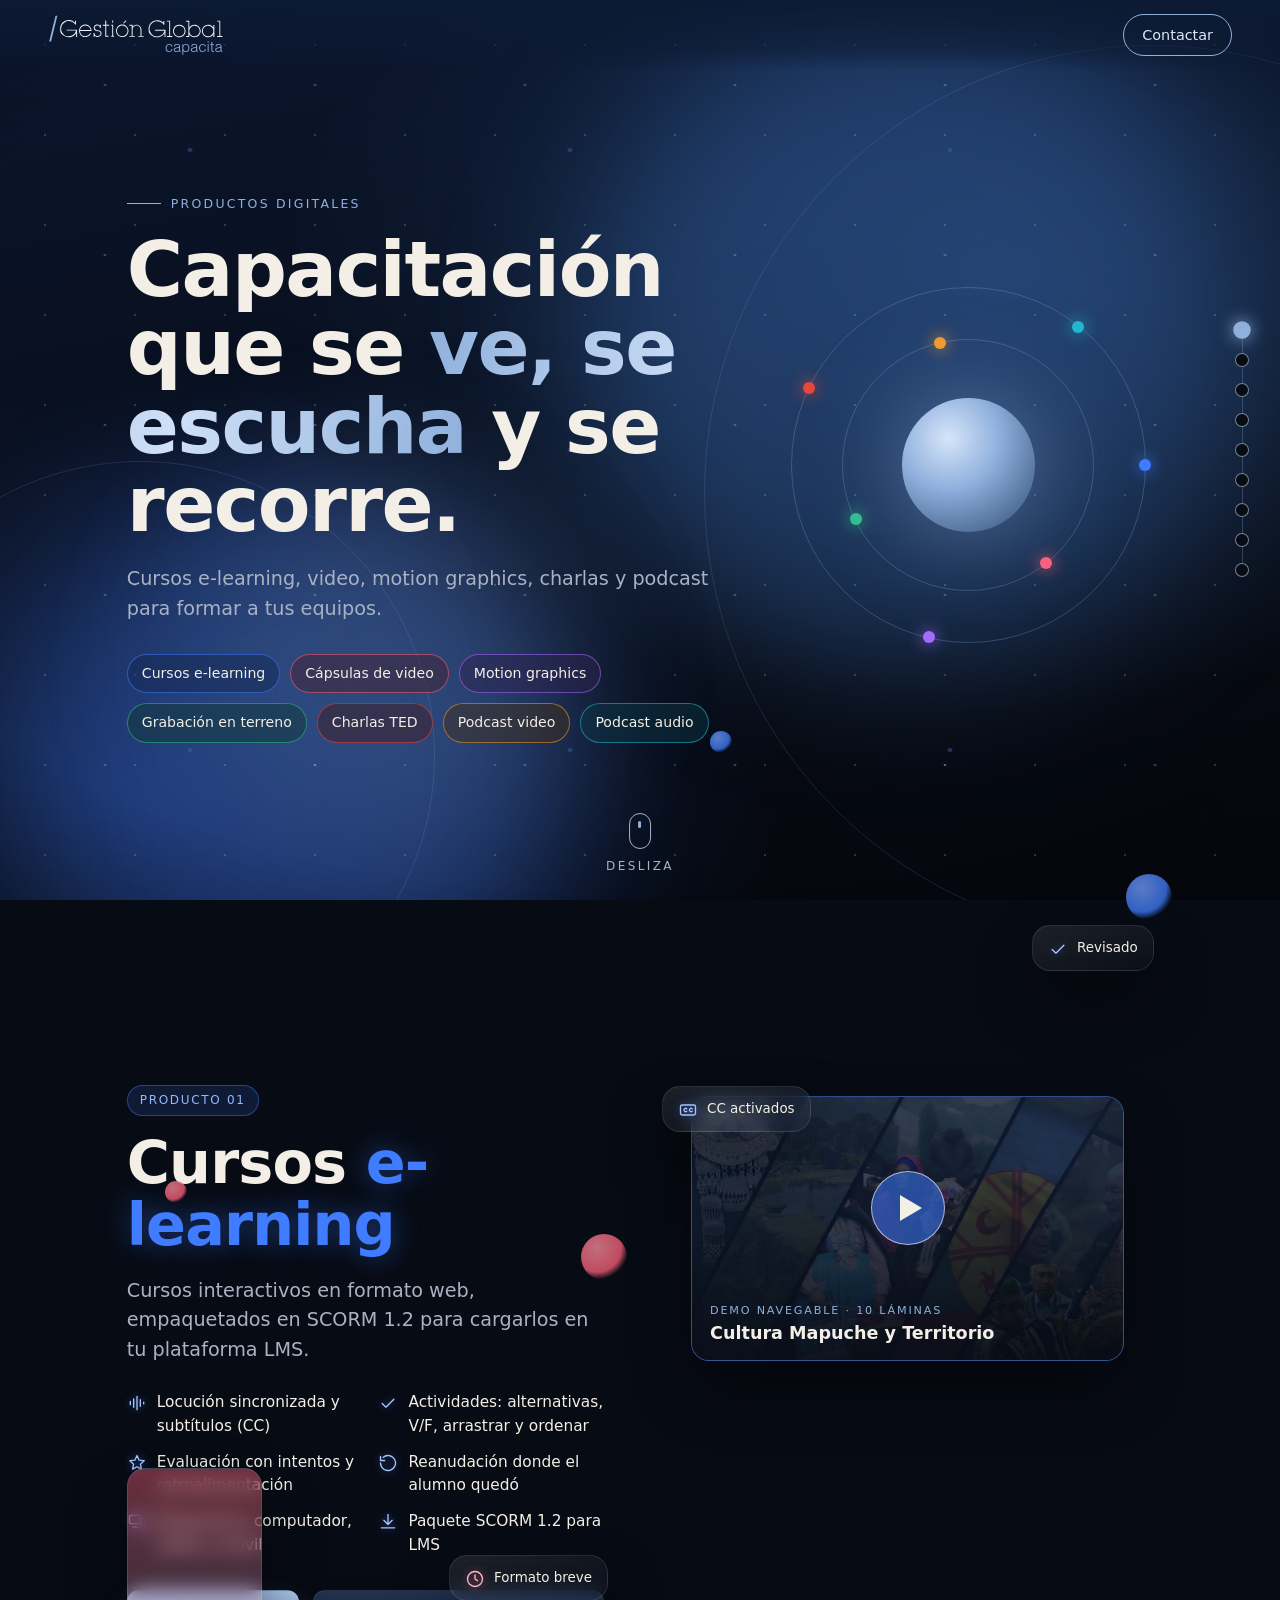
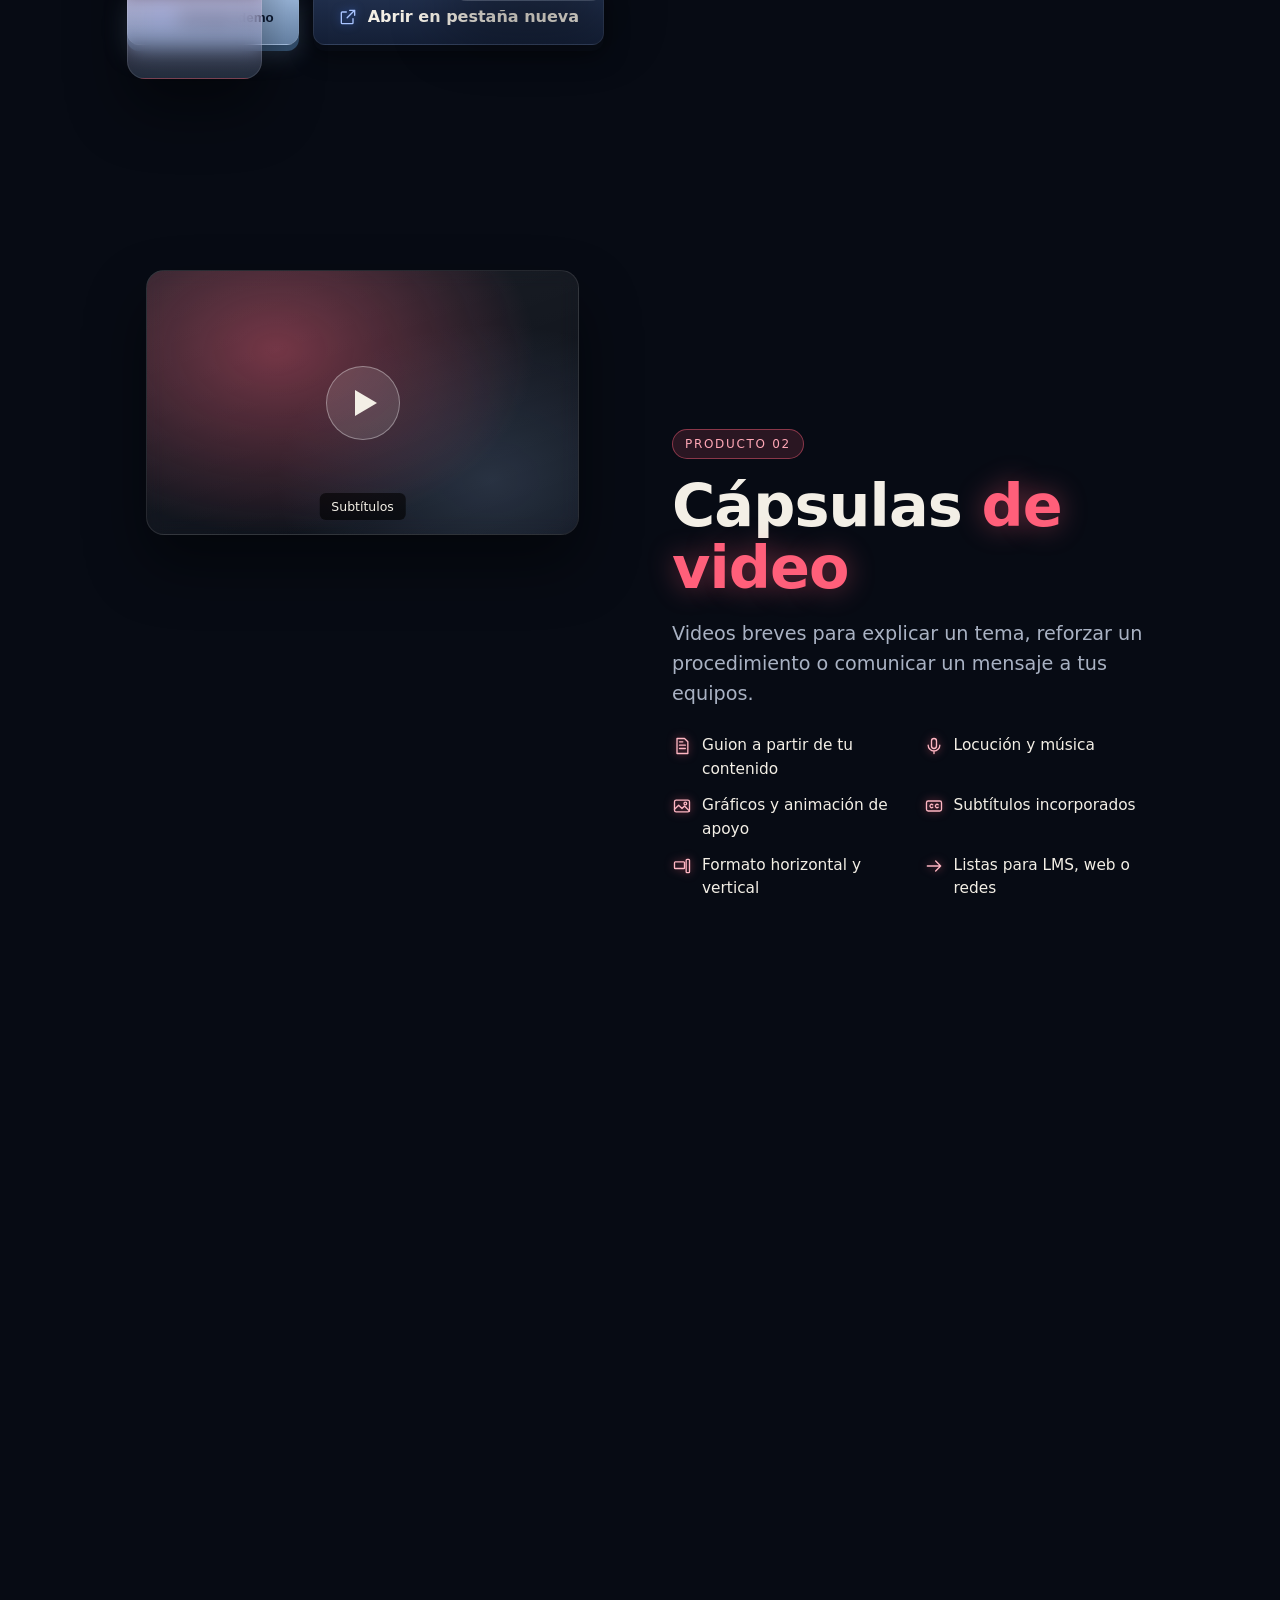
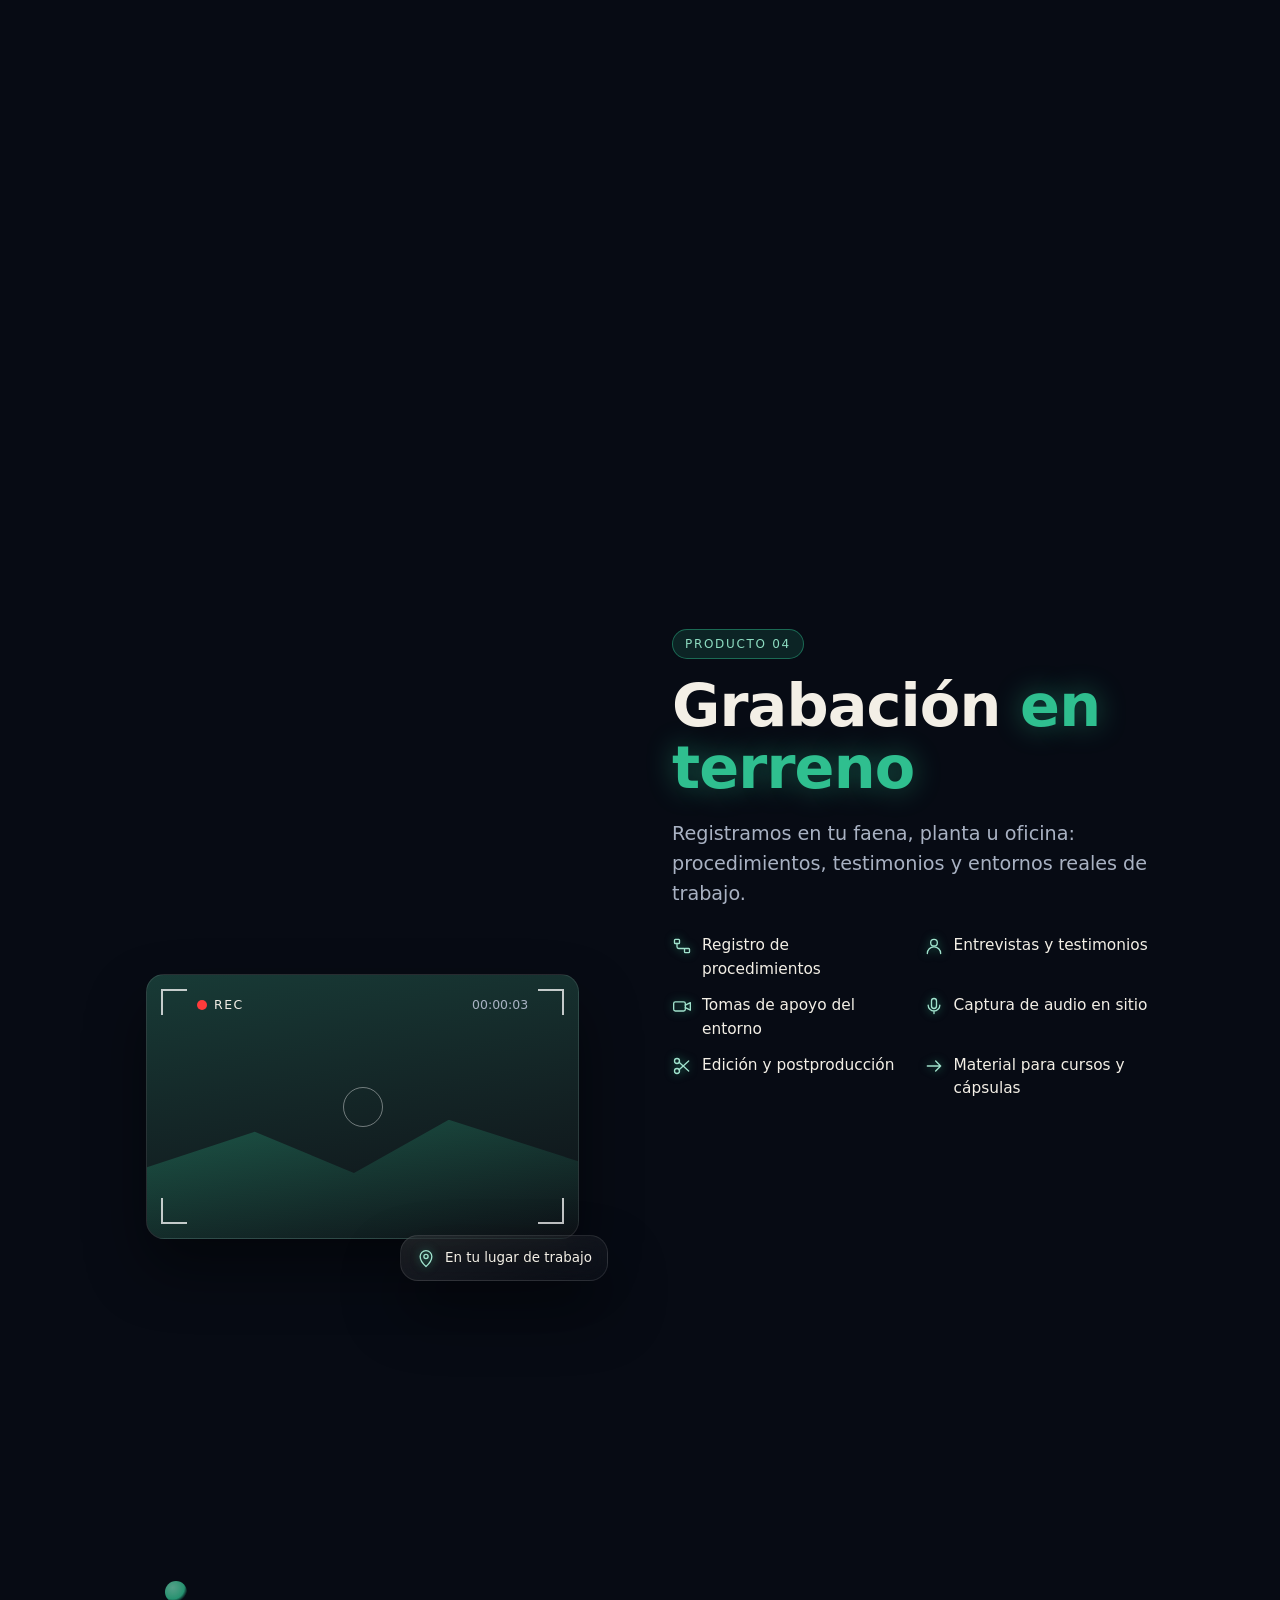
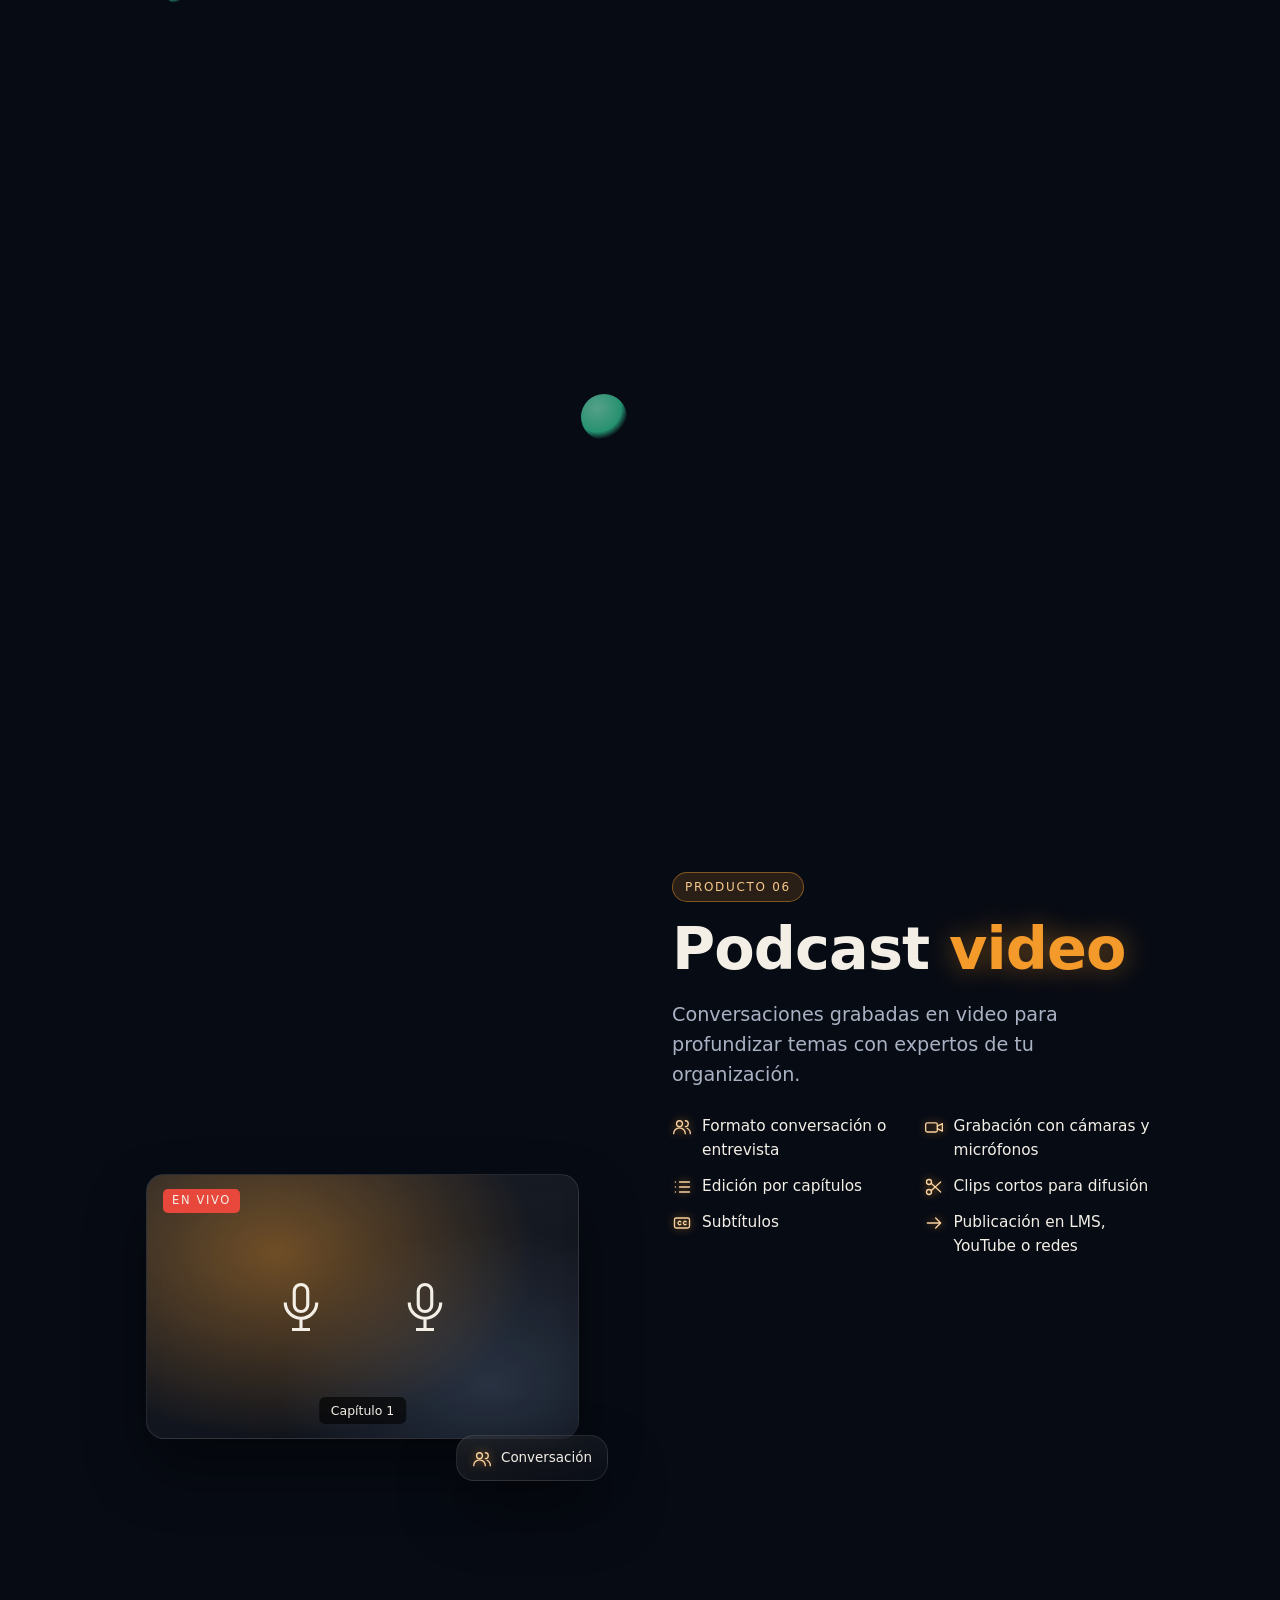
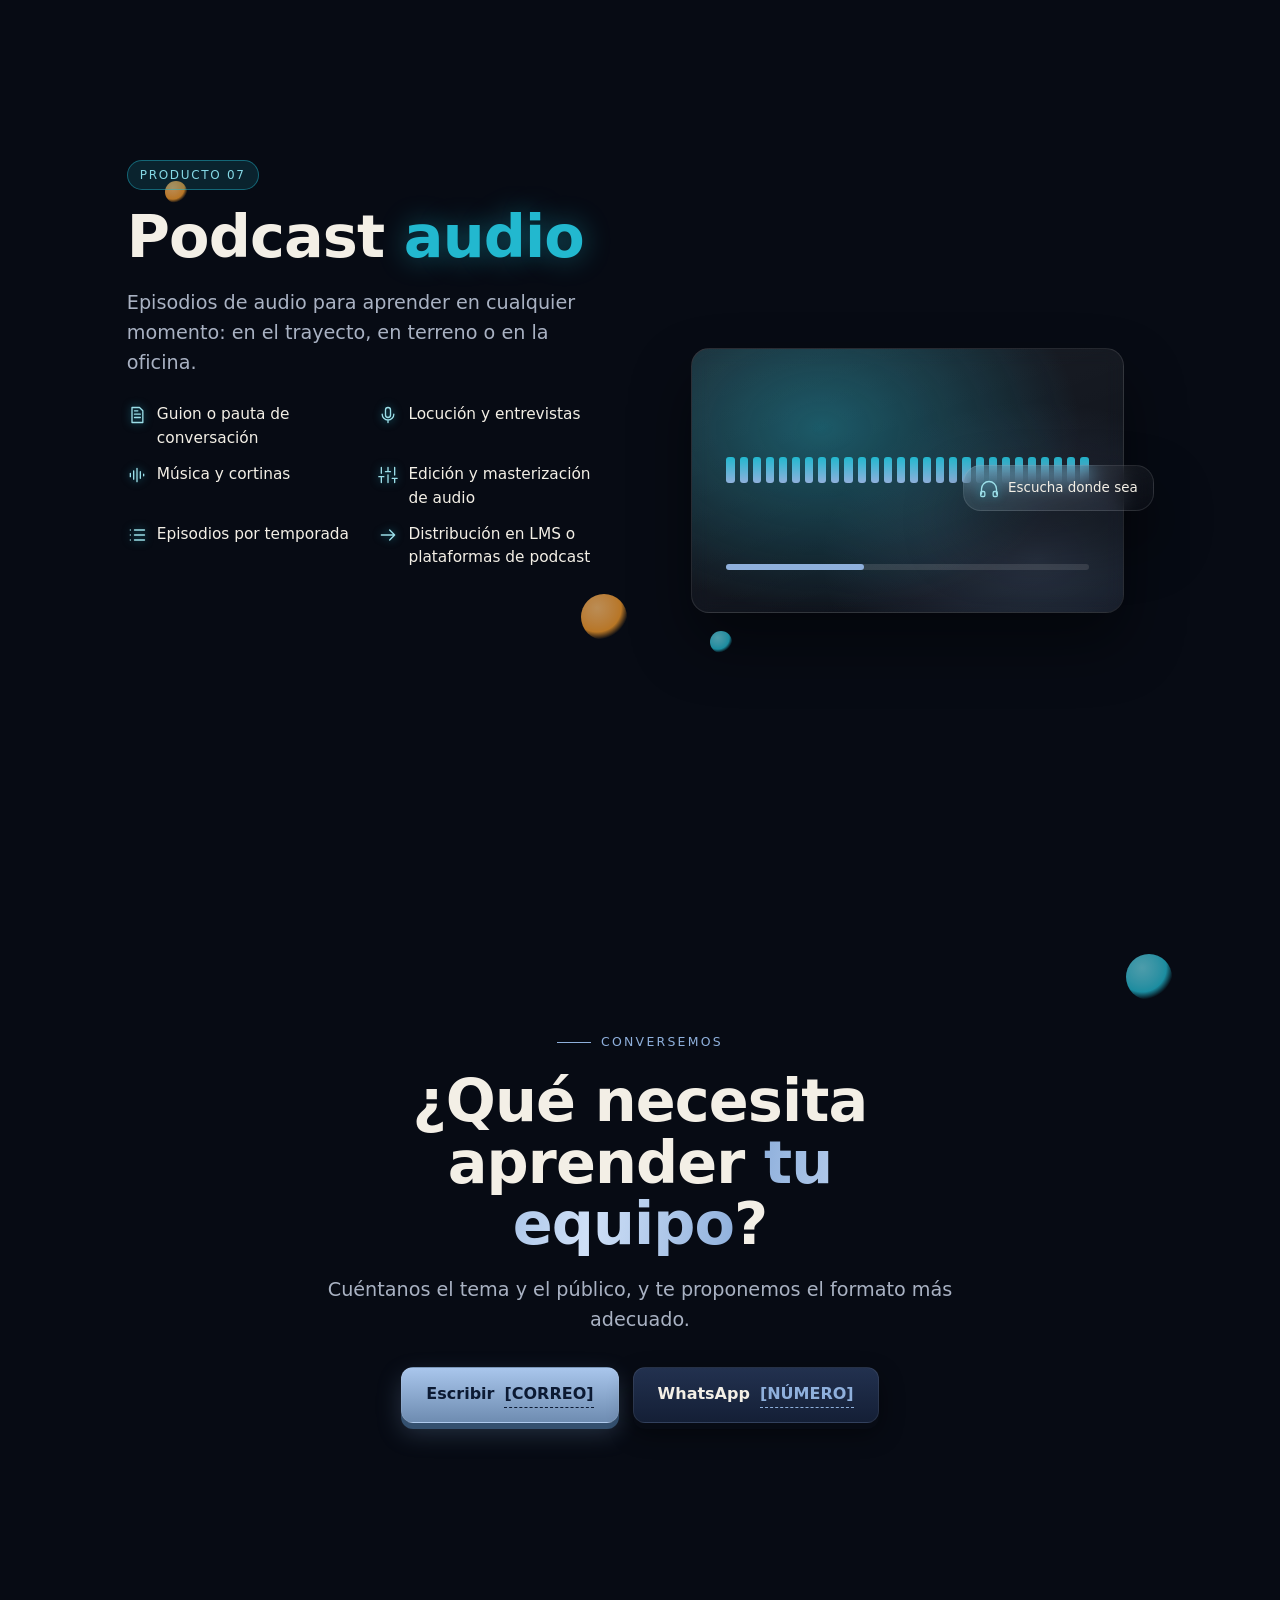
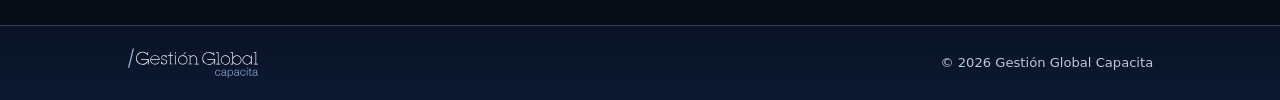
==== commit 1b715259: "v04: demo e-learning navegable Cultura Mapuche y Territorio (Demo v0.1) en sección e-learning Co-Aut" ====
--- a/index.html
+++ b/index.html
@@ -17,6 +17,9 @@
   }
   *{box-sizing:border-box;margin:0;padding:0}
   html{scroll-behavior:smooth;scroll-snap-type:y mandatory;overflow-x:hidden}
+  /* sin barra de desplazamiento visible: la navegación usa los puntos laterales, la barra de progreso y el teclado */
+  html{scrollbar-width:none;-ms-overflow-style:none}
+  html::-webkit-scrollbar,body::-webkit-scrollbar,dialog::-webkit-scrollbar{width:0;height:0;display:none}
   body{background:var(--bg);color:var(--ink);font-family:"Segoe UI",system-ui,-apple-system,Roboto,Arial,sans-serif;line-height:1.55;overflow-x:hidden}
   a{color:inherit}
 
@@ -124,6 +127,32 @@
   .v-screen .row div{border-radius:10px;background:color-mix(in srgb,var(--c) 20%,transparent);border:1px solid color-mix(in srgb,var(--c) 40%,transparent)}
   .v-screen .audio{height:8px;border-radius:4px;background:rgba(255,255,255,.12);position:relative;overflow:hidden}
   .v-screen .audio::after{content:"";position:absolute;inset:0 45% 0 0;background:linear-gradient(90deg,var(--blue),var(--blue2))}
+  /* demo navegable dentro de la tarjeta e-learning */
+  .v-demo{padding:0;cursor:pointer;display:block;text-align:left;color:inherit;font:inherit;border:1px solid color-mix(in srgb,var(--c) 45%,rgba(255,255,255,.1))}
+  .v-demo img{position:absolute;inset:0;width:100%;height:100%;object-fit:cover;transition:transform .8s var(--ease)}
+  .v-demo:hover img,.v-demo:focus-visible img{transform:scale(1.04)}
+  .v-demo::after{content:"";position:absolute;inset:0;background:linear-gradient(180deg,rgba(7,11,20,.1) 30%,rgba(7,11,20,.85))}
+  .v-demo .demo-top{position:absolute;left:14px;top:12px;z-index:1;display:flex;gap:6px}.v-demo .demo-top b{width:9px;height:9px;border-radius:50%;background:rgba(255,255,255,.4)}
+  .v-demo .demo-copy{position:absolute;left:18px;right:18px;bottom:16px;z-index:1}
+  .v-demo .demo-copy small{display:block;font-size:.7rem;letter-spacing:.16em;text-transform:uppercase;color:var(--blue2)}
+  .v-demo .demo-copy strong{display:block;font-size:1.1rem;line-height:1.2;margin-top:4px}
+  .v-demo .play{position:absolute;left:50%;top:42%;transform:translate(-50%,-50%);z-index:1;background:color-mix(in srgb,var(--c) 55%,rgba(7,11,20,.4));border-color:rgba(255,255,255,.6);box-shadow:0 0 0 0 color-mix(in srgb,var(--c) 60%,transparent);animation:pulse 2.6s var(--ease) infinite}
+  @keyframes pulse{70%{box-shadow:0 0 0 18px transparent}100%{box-shadow:0 0 0 0 transparent}}
+  .btn .ic{margin:0}
+  /* ventana del demo */
+  dialog.demo{position:fixed;inset:0;width:min(1280px,96vw);height:min(760px,92vh);max-width:none;max-height:none;margin:auto;padding:0;border:1px solid var(--line);border-radius:18px;
+    background:#0c1a33;color:var(--ink);overflow:hidden;box-shadow:0 40px 120px rgba(0,0,0,.7)}
+  dialog.demo::backdrop{background:rgba(3,6,14,.78);backdrop-filter:blur(6px);-webkit-backdrop-filter:blur(6px)}
+  dialog.demo[open]{display:flex;flex-direction:column;animation:demoIn .45s var(--ease)}
+  @keyframes demoIn{from{opacity:0;transform:translateY(16px) scale(.98)}}
+  .demo-bar{display:flex;align-items:center;gap:12px;padding:10px 12px 10px 18px;border-bottom:1px solid var(--line);background:linear-gradient(180deg,#12274a,#0c1a33);font-size:.88rem}
+  .demo-bar img{height:24px;width:auto}
+  .demo-bar span{flex:1;color:#cfdcf0;white-space:nowrap;overflow:hidden;text-overflow:ellipsis}
+  .demo-bar a,.demo-bar button{display:inline-flex;align-items:center;gap:6px;border:1px solid var(--line);background:rgba(255,255,255,.04);color:#dbe7f7;border-radius:999px;padding:6px 12px;font:inherit;font-size:.8rem;text-decoration:none;cursor:pointer}
+  .demo-bar a:hover,.demo-bar button:hover{background:rgba(143,176,220,.18)}
+  .demo-bar .x{width:34px;height:34px;padding:0;justify-content:center;font-size:1.3rem;line-height:1}
+  dialog.demo iframe{flex:1;width:100%;border:0;background:#0c1a33}
+  @media (max-width:900px){dialog.demo{width:100vw;height:100svh;border-radius:0;border:0}}
   /* video / podcast video */
   .glow::before{content:"";position:absolute;inset:0;background:radial-gradient(60% 70% at 30% 30%,color-mix(in srgb,var(--c) 40%,transparent),transparent),radial-gradient(50% 60% at 80% 80%,rgba(143,176,220,.2),transparent)}
   .center{display:grid;place-items:center}
@@ -274,6 +303,14 @@
   </section>
 </main>
 
+<dialog class="demo" id="demo" aria-label="Demo de curso e-learning">
+  <div class="demo-bar">
+    <span id="demo-title">Demo v0.1</span>
+    <button type="button" class="x" id="demo-close" aria-label="Cerrar demo">×</button>
+  </div>
+  <iframe id="demo-frame" title="Demo navegable del curso" allow="fullscreen; autoplay" allowfullscreen></iframe>
+</dialog>
+
 <script>
 /* ===== Contenido: editar aquí productos, textos, colores y orden ===== */
 const PRODUCTOS = [
@@ -282,7 +319,8 @@
     feats:[['wave','Locución sincronizada y subtítulos (CC)'],['check','Actividades: alternativas, V/F, arrastrar y ordenar'],
            ['star','Evaluación con intentos y retroalimentación'],['resume','Reanudación donde el alumno quedó'],
            ['devices','Responsivo: computador, tablet y móvil'],['down','Paquete SCORM 1.2 para LMS']],
-    chips:[['check','Revisado'],['cc','CC activados']] },
+    chips:[['check','Revisado'],['cc','CC activados']],
+    demo:{ href:'demo-arauco-cultura/index.html', version:'Demo v0.1', titulo:'Cultura Mapuche y Territorio', etiqueta:'Demo navegable · 10 láminas', imagen:'assets/demo-arauco-portada.jpg' } },
   { id:'capsulas', nombre:'Cápsulas de video', color:'#ff5f7a', visual:'player',
     lead:'Videos breves para explicar un tema, reforzar un procedimiento o comunicar un mensaje a tus equipos.',
     feats:[['doc','Guion a partir de tu contenido'],['mic','Locución y música'],['image','Gráficos y animación de apoyo'],
@@ -342,6 +380,8 @@
   light:'<path d="M9 18h6M10 21h4M12 3a6 6 0 0 0-4 10.5c.7.7 1 1.5 1 2.5h6c0-1 .3-1.8 1-2.5A6 6 0 0 0 12 3z"/>',
   list:'<path d="M9 6h12M9 12h12M9 18h12M4 6h.01M4 12h.01M4 18h.01"/>',
   sliders:'<path d="M4 21v-7M4 10V3M12 21v-9M12 8V3M20 21v-5M20 12V3M1 14h6M9 8h6M17 16h6"/>',
+  play:'<circle cx="12" cy="12" r="9"/><path d="M10 8.5l5.5 3.5-5.5 3.5z"/>',
+  external:'<path d="M14 4h6v6M20 4l-9 9"/><path d="M18 14v5a1 1 0 0 1-1 1H5a1 1 0 0 1-1-1V7a1 1 0 0 1 1-1h5"/>',
   head:'<path d="M3 18v-6a9 9 0 0 1 18 0v6"/><rect x="2" y="15" width="5" height="6" rx="1.5"/><rect x="17" y="15" width="5" height="6" rx="1.5"/>',
 };
 const icon = k => `<svg class="ic" viewBox="0 0 24 24" aria-hidden="true">${IC[k]||''}</svg>`;
@@ -375,12 +415,13 @@
           <h2 class="reveal d1">${w1} <span class="hl">${rest.join(' ')}</span></h2>
           <p class="lead reveal d2">${p.lead}</p>
           <ul class="feats reveal d3">${p.feats.map(([k, t]) => `<li>${icon(k)}${t}</li>`).join('')}</ul>
+          ${p.demo ? `<div class="btns reveal d3"><button type="button" class="btn primary" data-demo="${p.id}">${icon('play')}Navegar demo</button><a class="btn" href="${p.demo.href}" target="_blank" rel="noopener">${icon('external')}Abrir en pestaña nueva</a></div>` : ''}
         </div>
-        <div class="visual reveal d2" aria-hidden="true">
-          ${VISUAL[p.visual]()}
-          ${(p.chips || []).map(([k, t], j) => `<div class="card chip c${j + 1}" data-speed="${(-0.3 - j * 0.14).toFixed(2)}" data-depth="${1 + j * 0.5}">${icon(k)}${t}</div>`).join('')}
-          <span class="float f1" data-speed="-0.6" data-depth="2.2"></span>
-          <span class="float f2" data-speed="-0.5" data-depth="1.8"></span>
+        <div class="visual reveal d2" ${p.demo ? '' : 'aria-hidden="true"'}>
+          ${p.demo ? `<button type="button" class="card main v-demo" data-demo="${p.id}" data-speed="-0.14" data-depth="0.6" aria-label="Navegar demo: ${p.demo.titulo}"><img src="${p.demo.imagen}" alt="" loading="lazy"><span class="demo-top" aria-hidden="true"><b></b><b></b><b></b></span><span class="play" aria-hidden="true"></span><span class="demo-copy"><small>${p.demo.etiqueta}</small><strong>${p.demo.titulo}</strong></span></button>` : VISUAL[p.visual]()}
+          ${(p.chips || []).map(([k, t], j) => `<div class="card chip c${j + 1}" aria-hidden="true" data-speed="${(-0.3 - j * 0.14).toFixed(2)}" data-depth="${1 + j * 0.5}">${icon(k)}${t}</div>`).join('')}
+          <span class="float f1" data-speed="-0.6" data-depth="2.2" aria-hidden="true"></span>
+          <span class="float f2" data-speed="-0.5" data-depth="1.8" aria-hidden="true"></span>
         </div>
       </div>`;
     main.insertBefore(s, contacto);
@@ -492,9 +533,26 @@
   addEventListener('resize', request);
   frame();
 
+  // Demo navegable en ventana (iframe); se descarga al cerrar para detener audio
+  const dlg = document.getElementById('demo'), demoFrame = document.getElementById('demo-frame');
+  let opener = null;
+  document.querySelectorAll('[data-demo]').forEach(b => b.addEventListener('click', () => {
+    const p = PRODUCTOS.find(x => x.id === b.dataset.demo); if (!p) return;
+    opener = b;
+    document.getElementById('demo-title').textContent = p.demo.version || 'Demo';
+    demoFrame.src = p.demo.href;
+    dlg.showModal(); document.documentElement.style.overflow = 'hidden';
+    setTimeout(() => demoFrame.focus(), 300);
+  }));
+  const closeDemo = () => { if (dlg.open) dlg.close(); };
+  document.getElementById('demo-close').addEventListener('click', closeDemo);
+  dlg.addEventListener('click', e => { if (e.target === dlg) closeDemo(); });
+  dlg.addEventListener('close', () => { demoFrame.src = 'about:blank'; document.documentElement.style.overflow = ''; opener?.focus({preventScroll:true}); });
+
   // Teclado: flechas, AvPág/RePág, Inicio/Fin
   const current = () => Math.max(0, activeIdx);
   addEventListener('keydown', e => {
+    if (dlg.open) return;
     if (/input|textarea|select/i.test(document.activeElement.tagName)) return;
     const map = {ArrowDown:1, PageDown:1, ArrowUp:-1, PageUp:-1};
     let n = null;
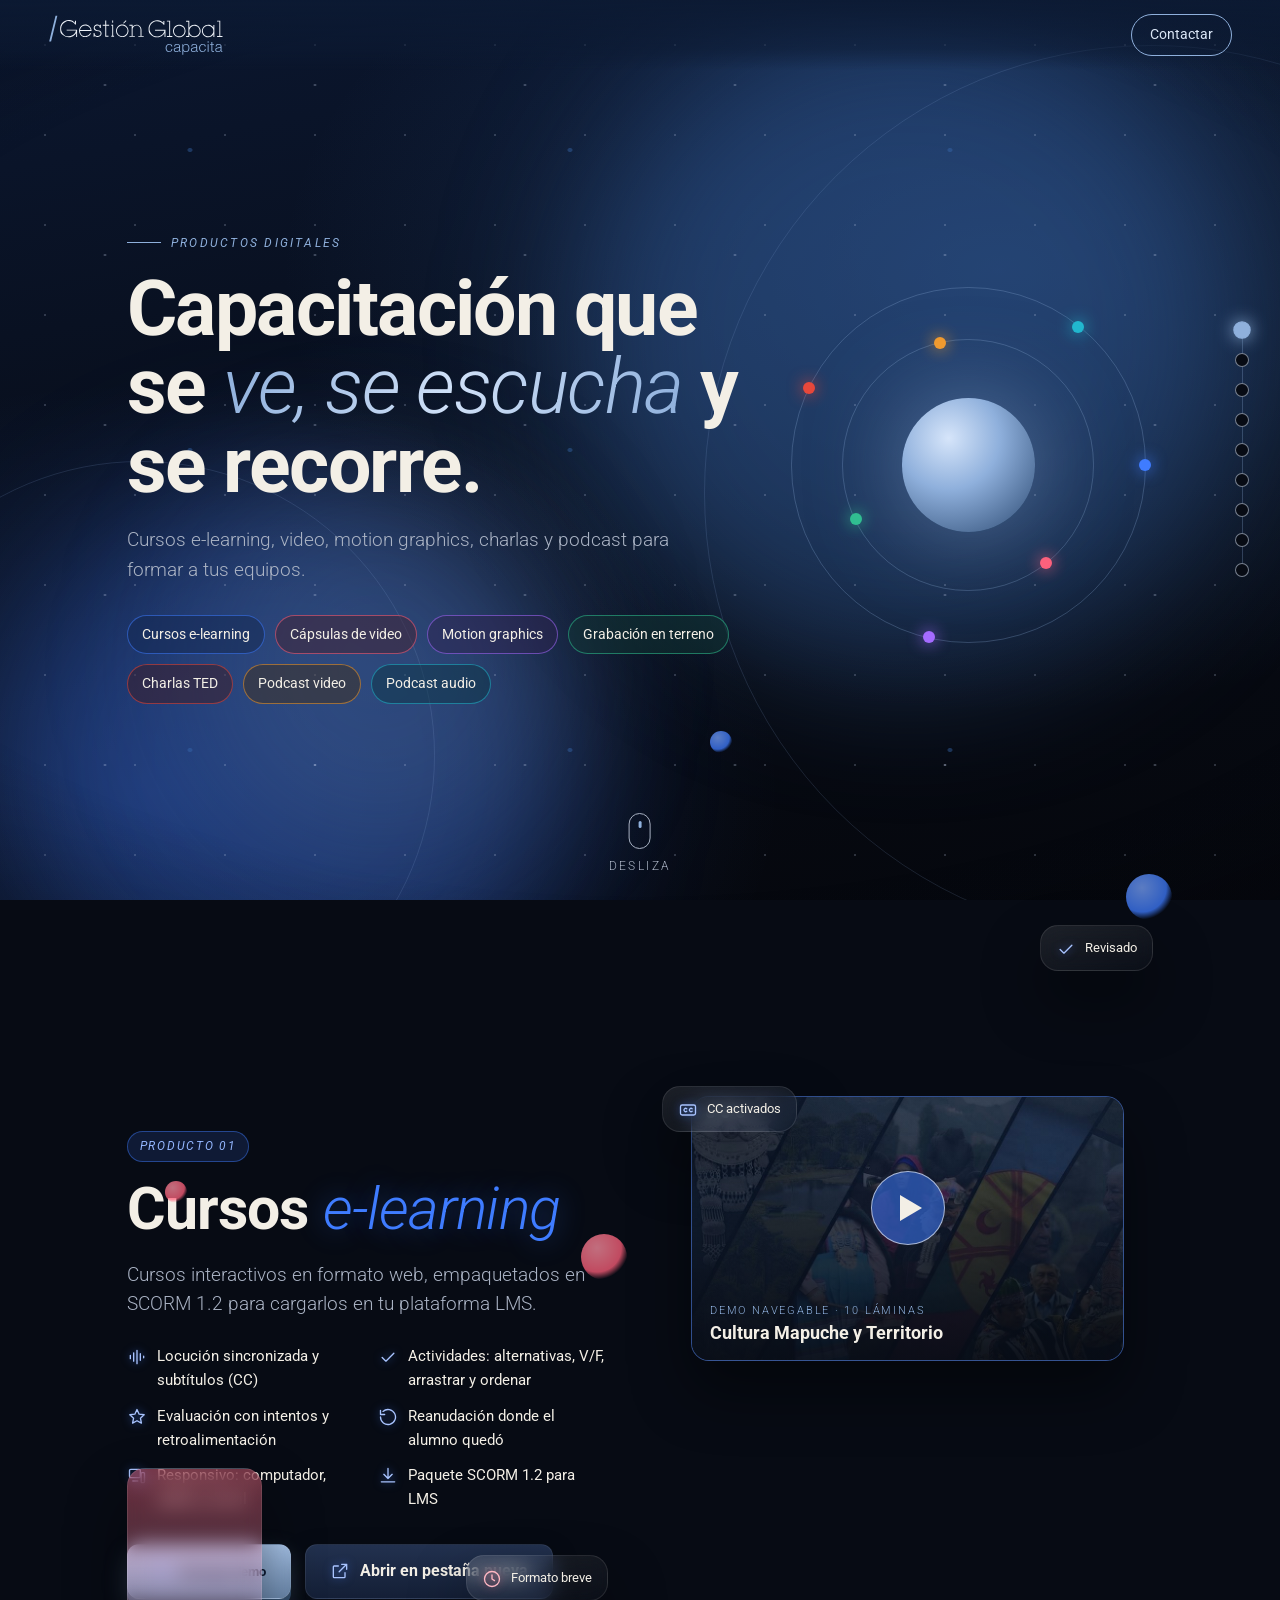
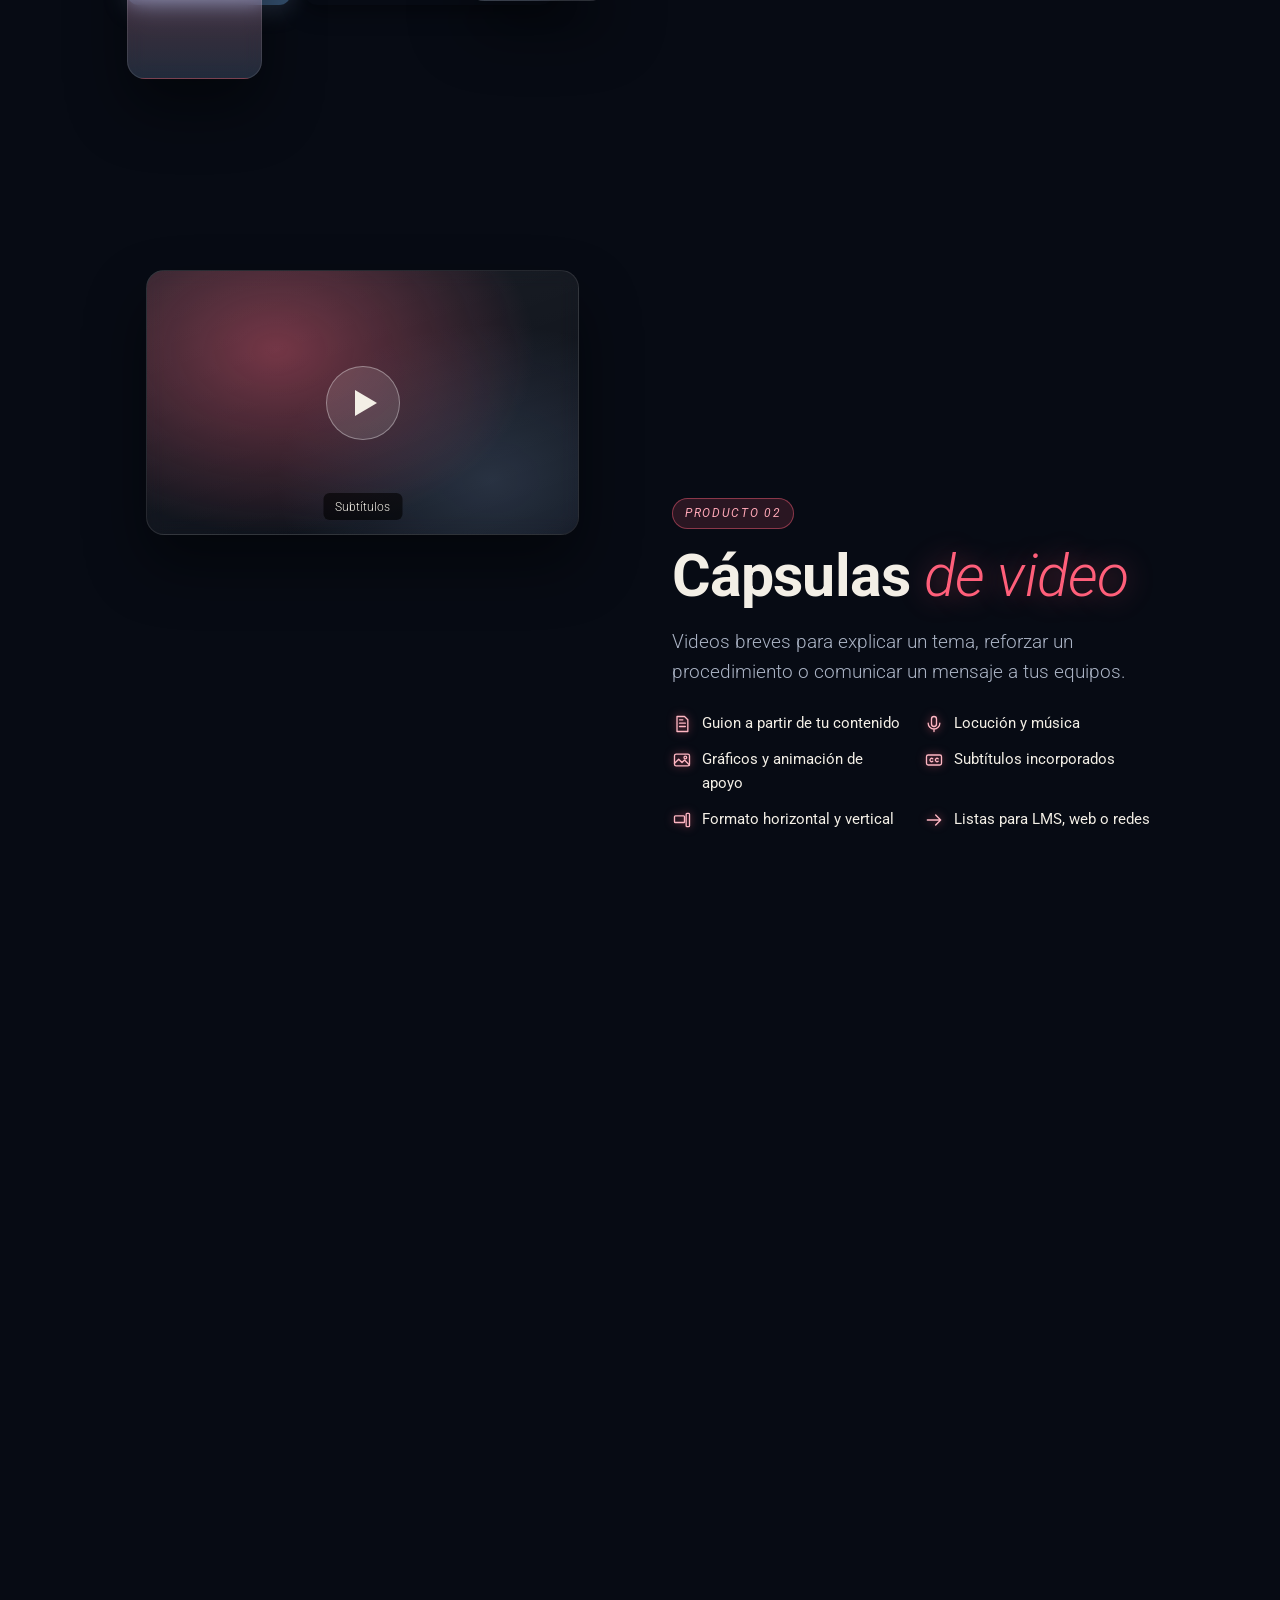
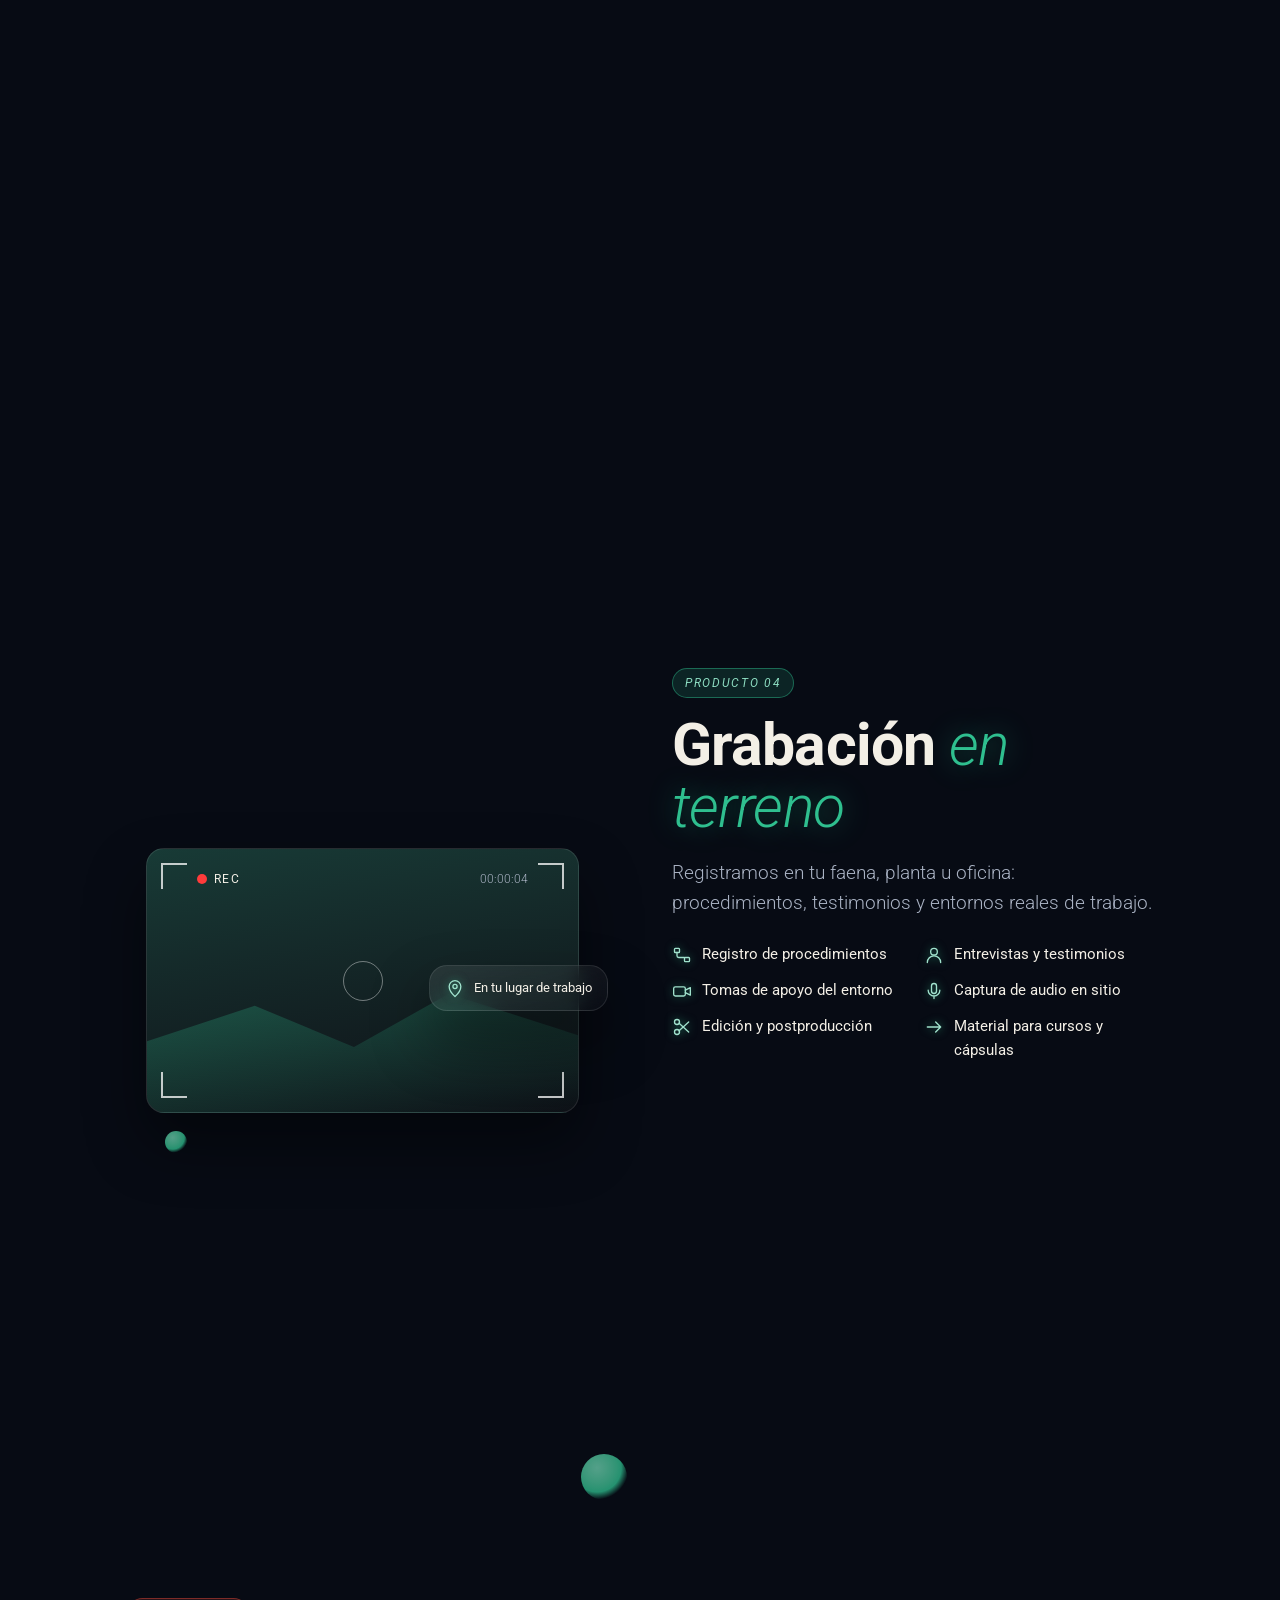
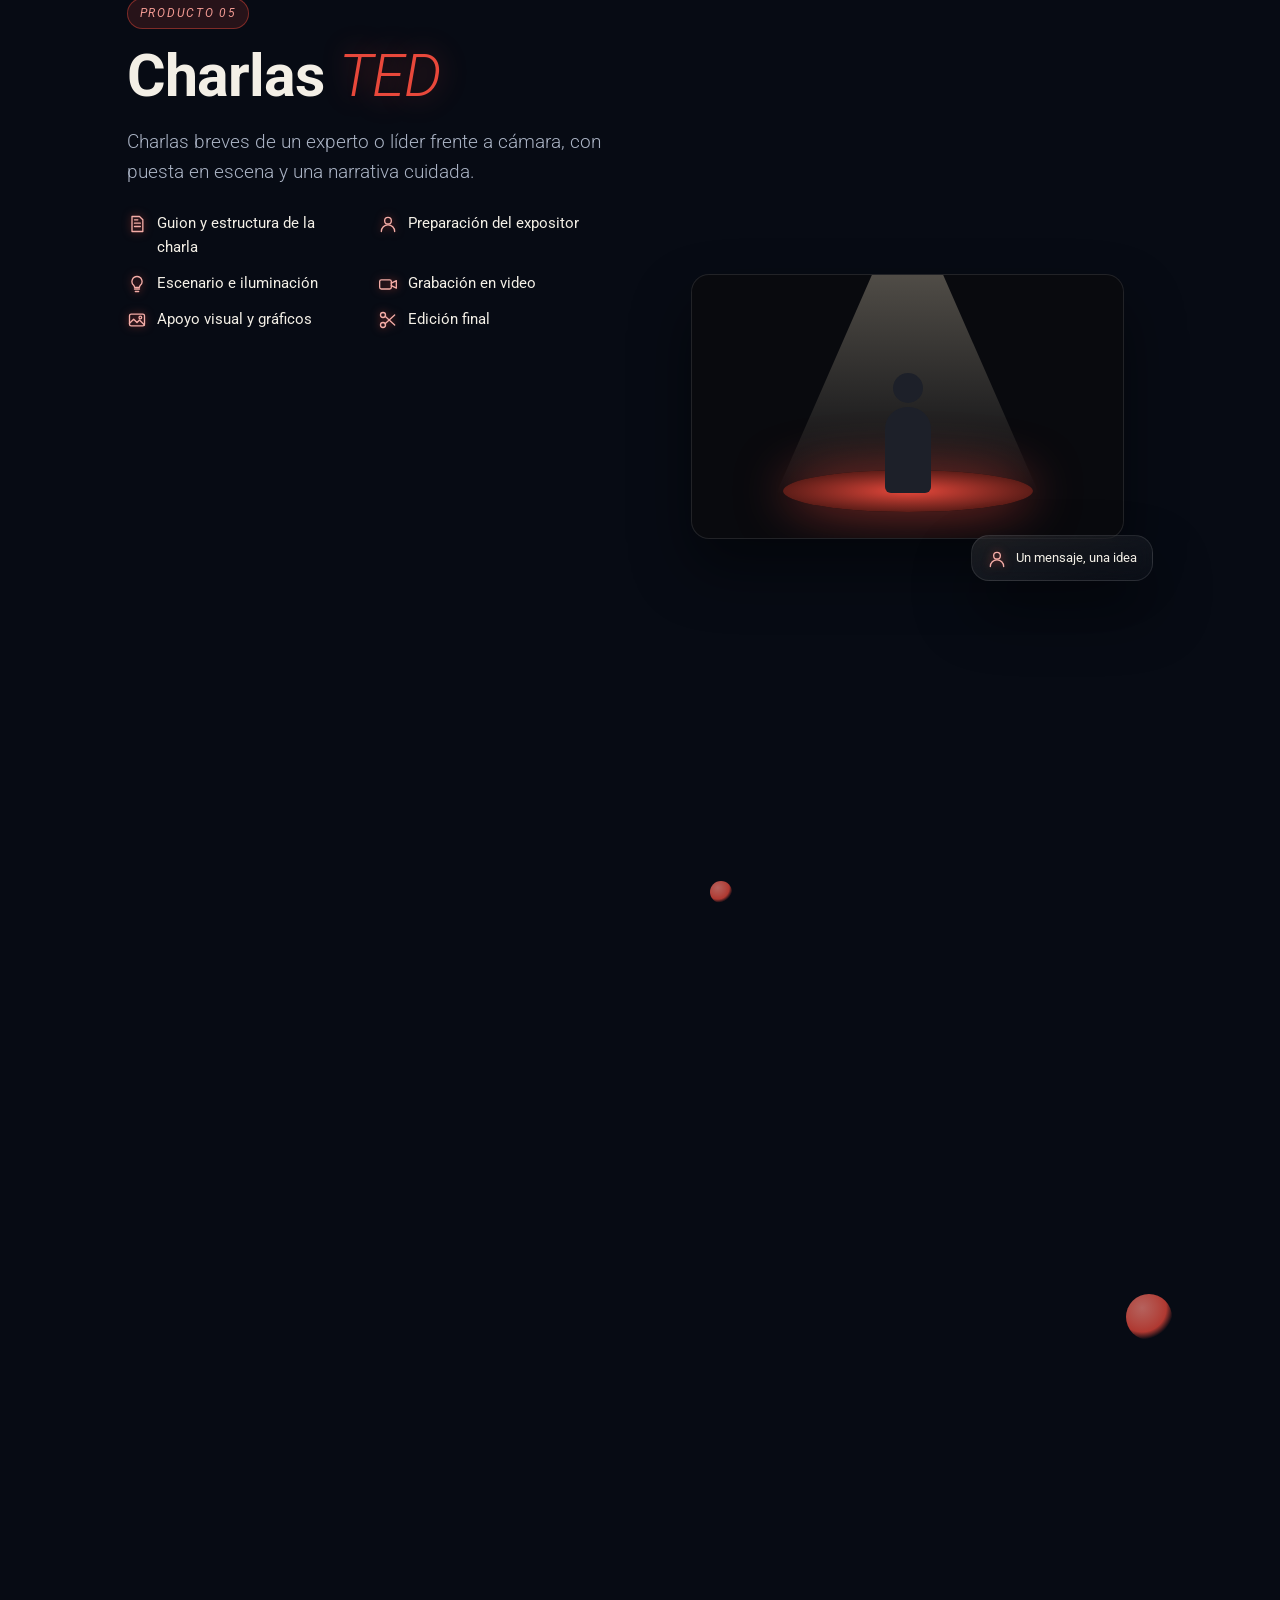
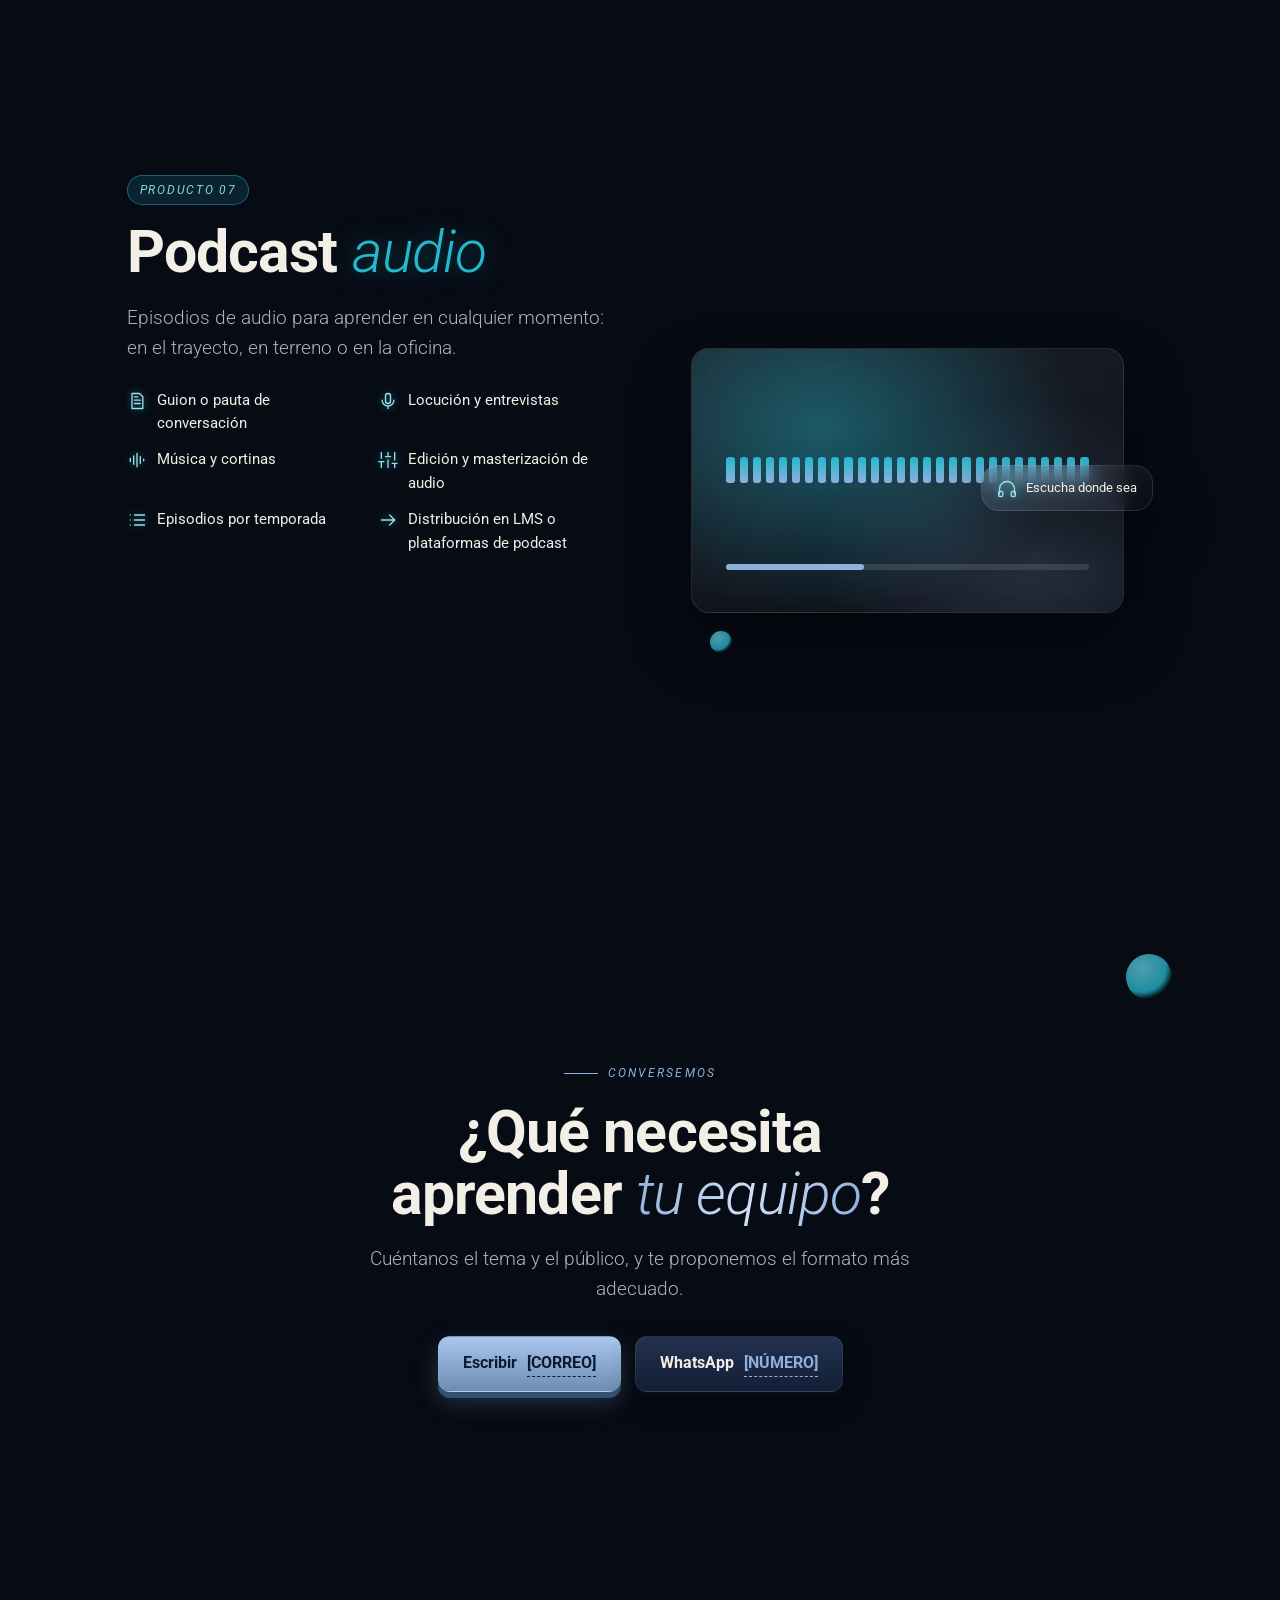
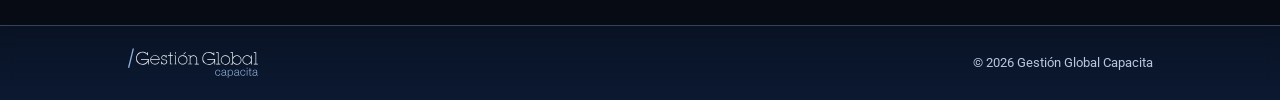
==== commit 32c5ca46: "Tipografía Roboto en todo el landing: negrita, regular, light y cursiva Co-Authored-By: Claude Opus " ====
--- a/index.html
+++ b/index.html
@@ -6,6 +6,9 @@
 <title>Gestión Global Capacita · Productos digitales</title>
 <meta name="description" content="Cursos e-learning, cápsulas de video, motion graphics, grabación en terreno, charlas y podcast para capacitación.">
 <link rel="icon" href="assets/logo-ggc-claro.svg">
+<link rel="preconnect" href="https://fonts.googleapis.com">
+<link rel="preconnect" href="https://fonts.gstatic.com" crossorigin>
+<link rel="stylesheet" href="https://fonts.googleapis.com/css2?family=Roboto:ital,wght@0,300;0,400;0,700;1,300;1,400;1,700&display=swap">
 <style>
   :root{
     --bg:#070b14; --ink:#f3efe6; --muted:#a9b2c3;
@@ -20,7 +23,7 @@
   /* sin barra de desplazamiento visible: la navegación usa los puntos laterales, la barra de progreso y el teclado */
   html{scrollbar-width:none;-ms-overflow-style:none}
   html::-webkit-scrollbar,body::-webkit-scrollbar,dialog::-webkit-scrollbar{width:0;height:0;display:none}
-  body{background:var(--bg);color:var(--ink);font-family:"Segoe UI",system-ui,-apple-system,Roboto,Arial,sans-serif;line-height:1.55;overflow-x:hidden}
+  body{background:var(--bg);color:var(--ink);font-family:"Roboto",system-ui,-apple-system,"Segoe UI",Arial,sans-serif;font-weight:400;line-height:1.55;overflow-x:hidden}
   a{color:inherit}
 
   /* ---------- Fondo único y continuo (sin cortes entre secciones) ---------- */
@@ -237,6 +240,13 @@
     .reveal{opacity:1;transform:none}
   }
   :focus-visible{outline:2px solid var(--blue2);outline-offset:3px}
+  /* ---------- Tipografía Roboto: negrita 700, regular 400, light 300 y cursiva ---------- */
+  h1,h2,b,strong,.btn,.v-demo .demo-copy strong{font-weight:700}
+  .blue,.hl{font-style:italic;font-weight:300}
+  .lead,.scroll-hint,.v-demo .demo-copy small,.cc,.tc{font-weight:300}
+  .eyebrow,.tag,ul.feats li,.chips a,.chip,.demo-bar,nav.dots a::after{font-weight:400}
+  .eyebrow,.tag{font-style:italic}
+  button,input,select,textarea{font-family:inherit}
 </style>
 </head>
 <body>
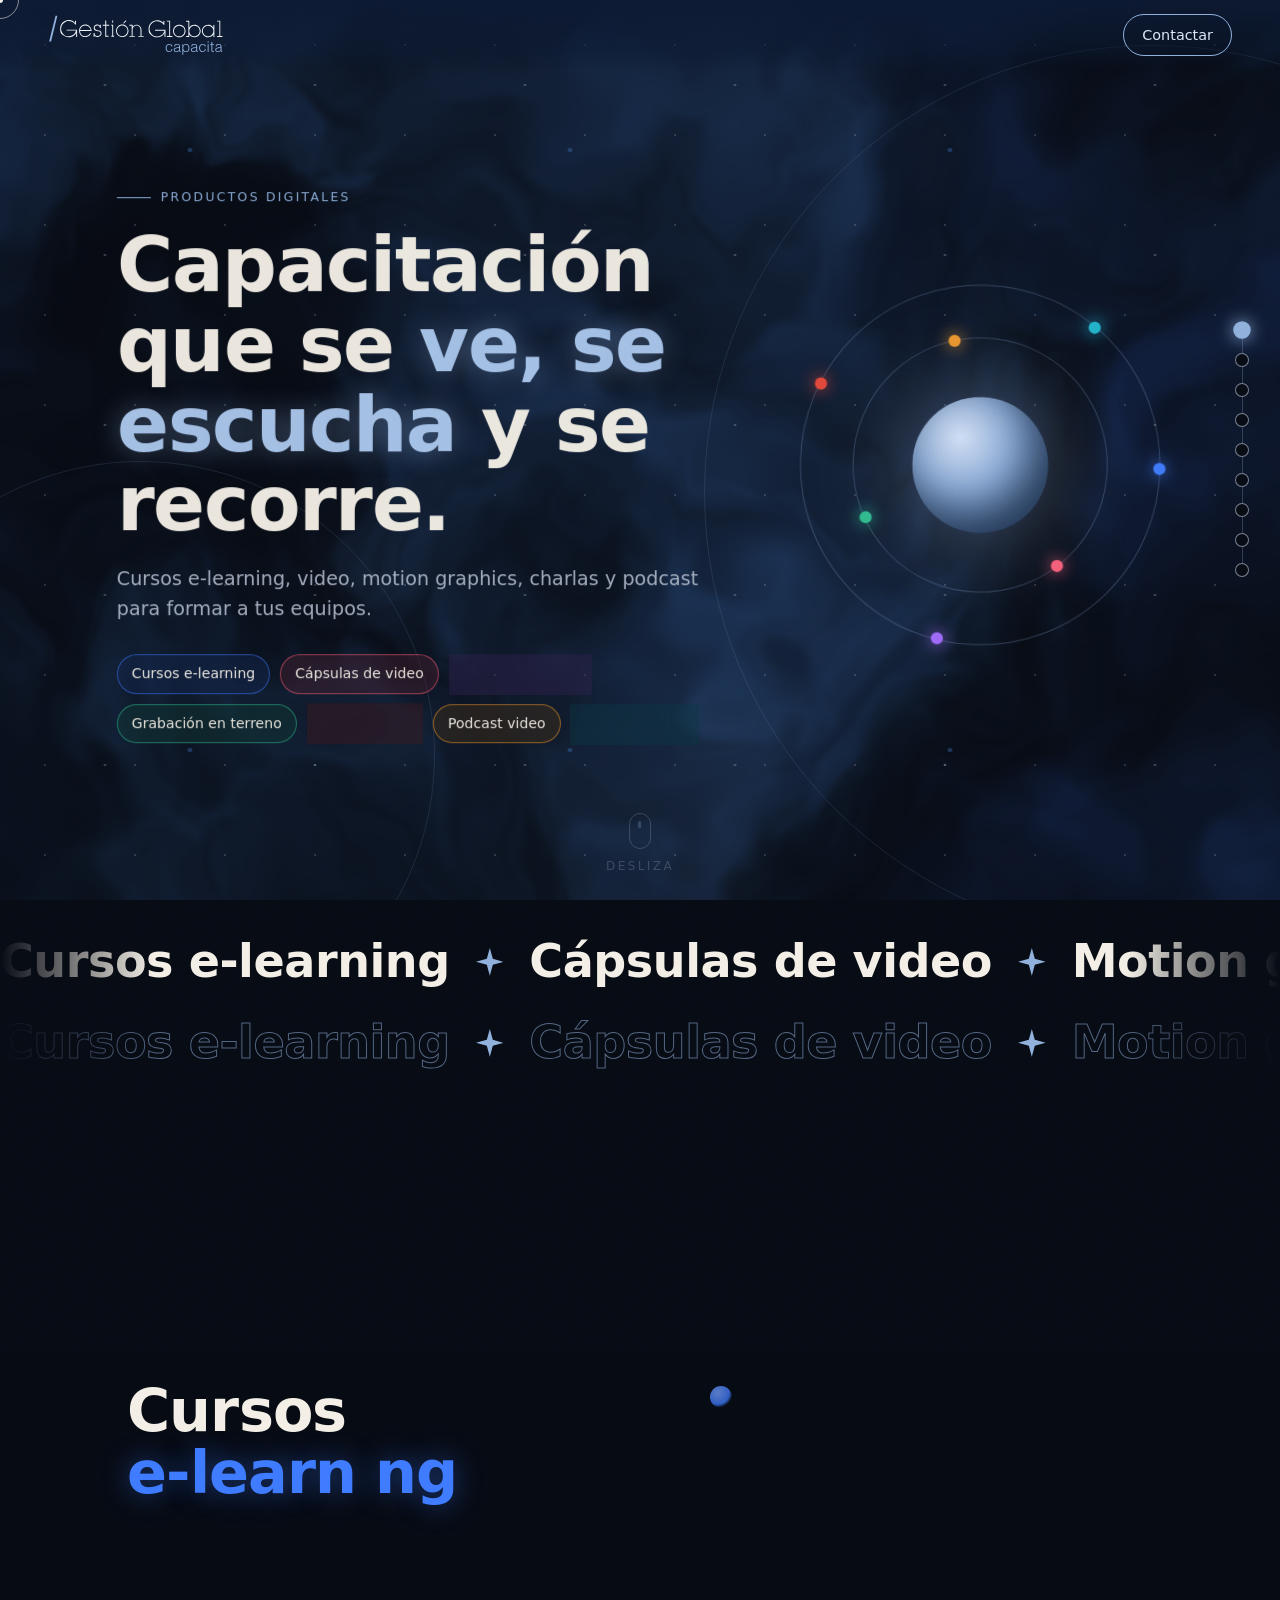
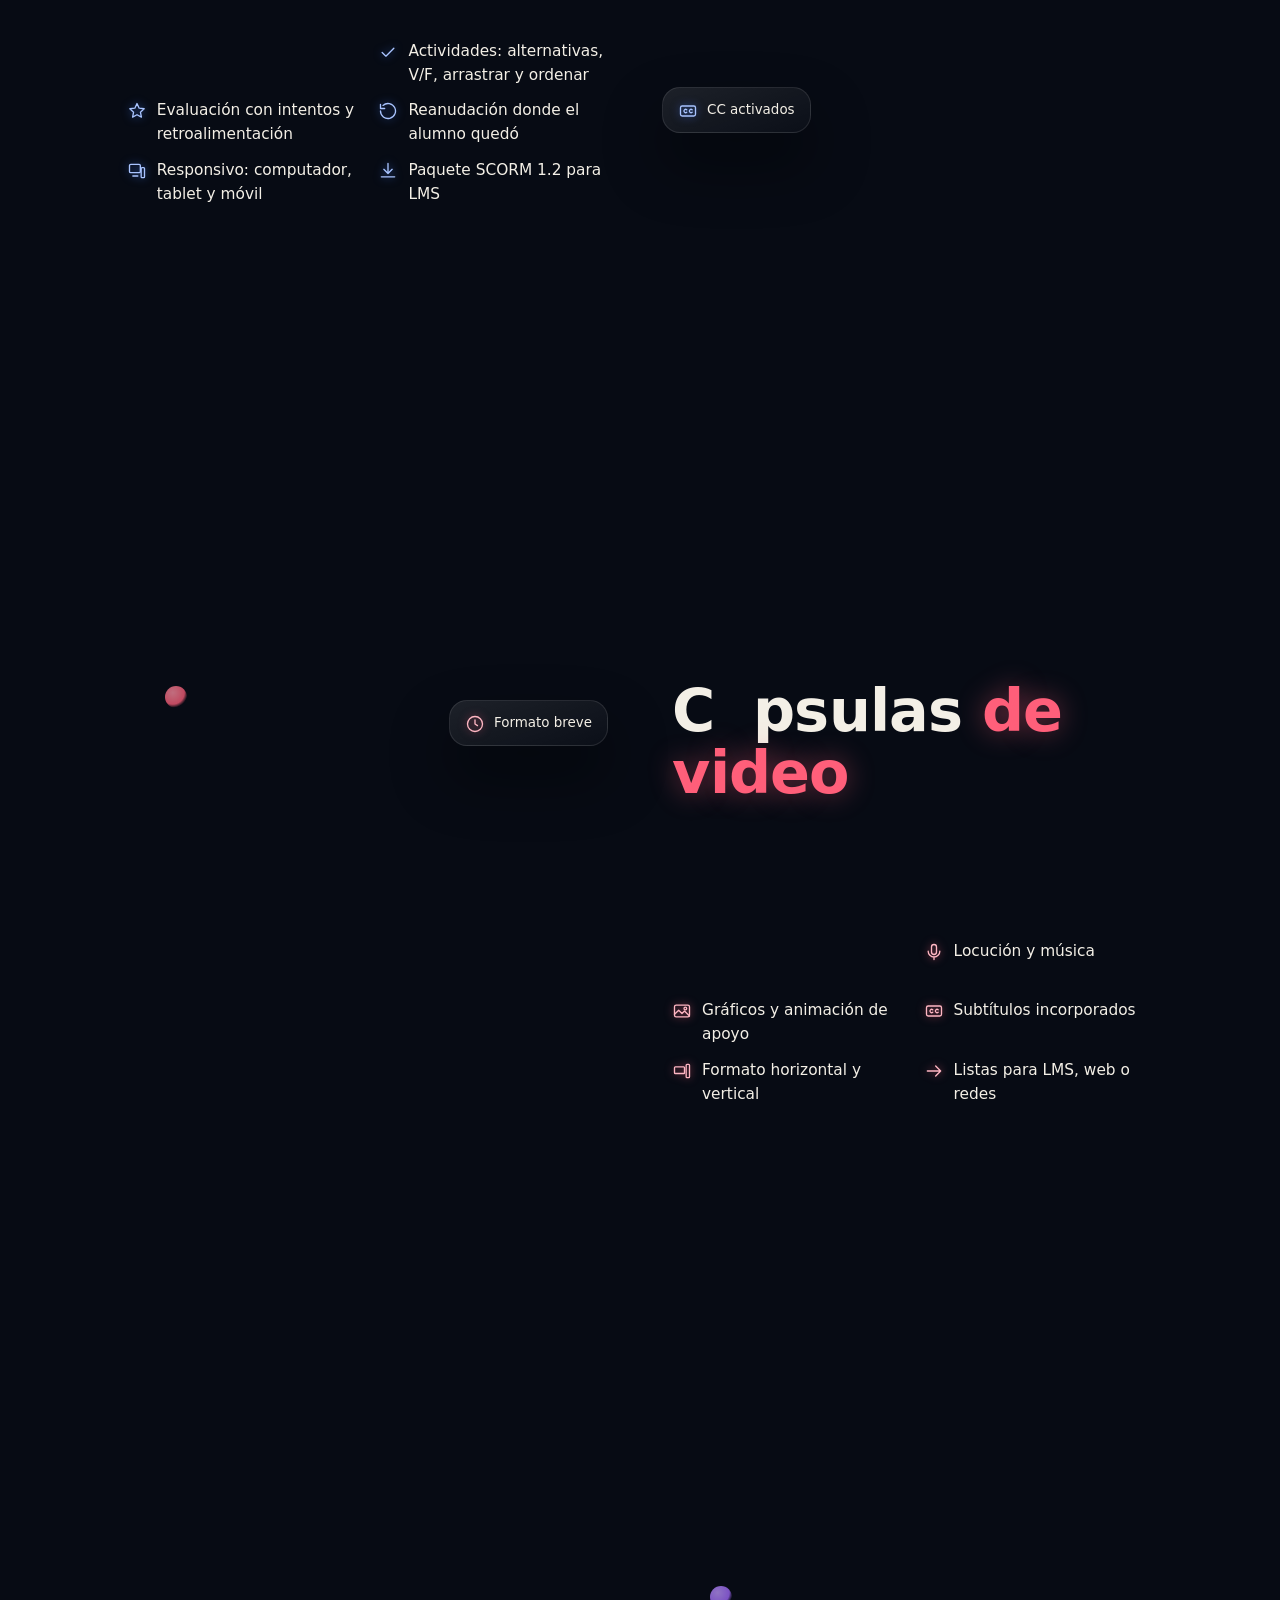
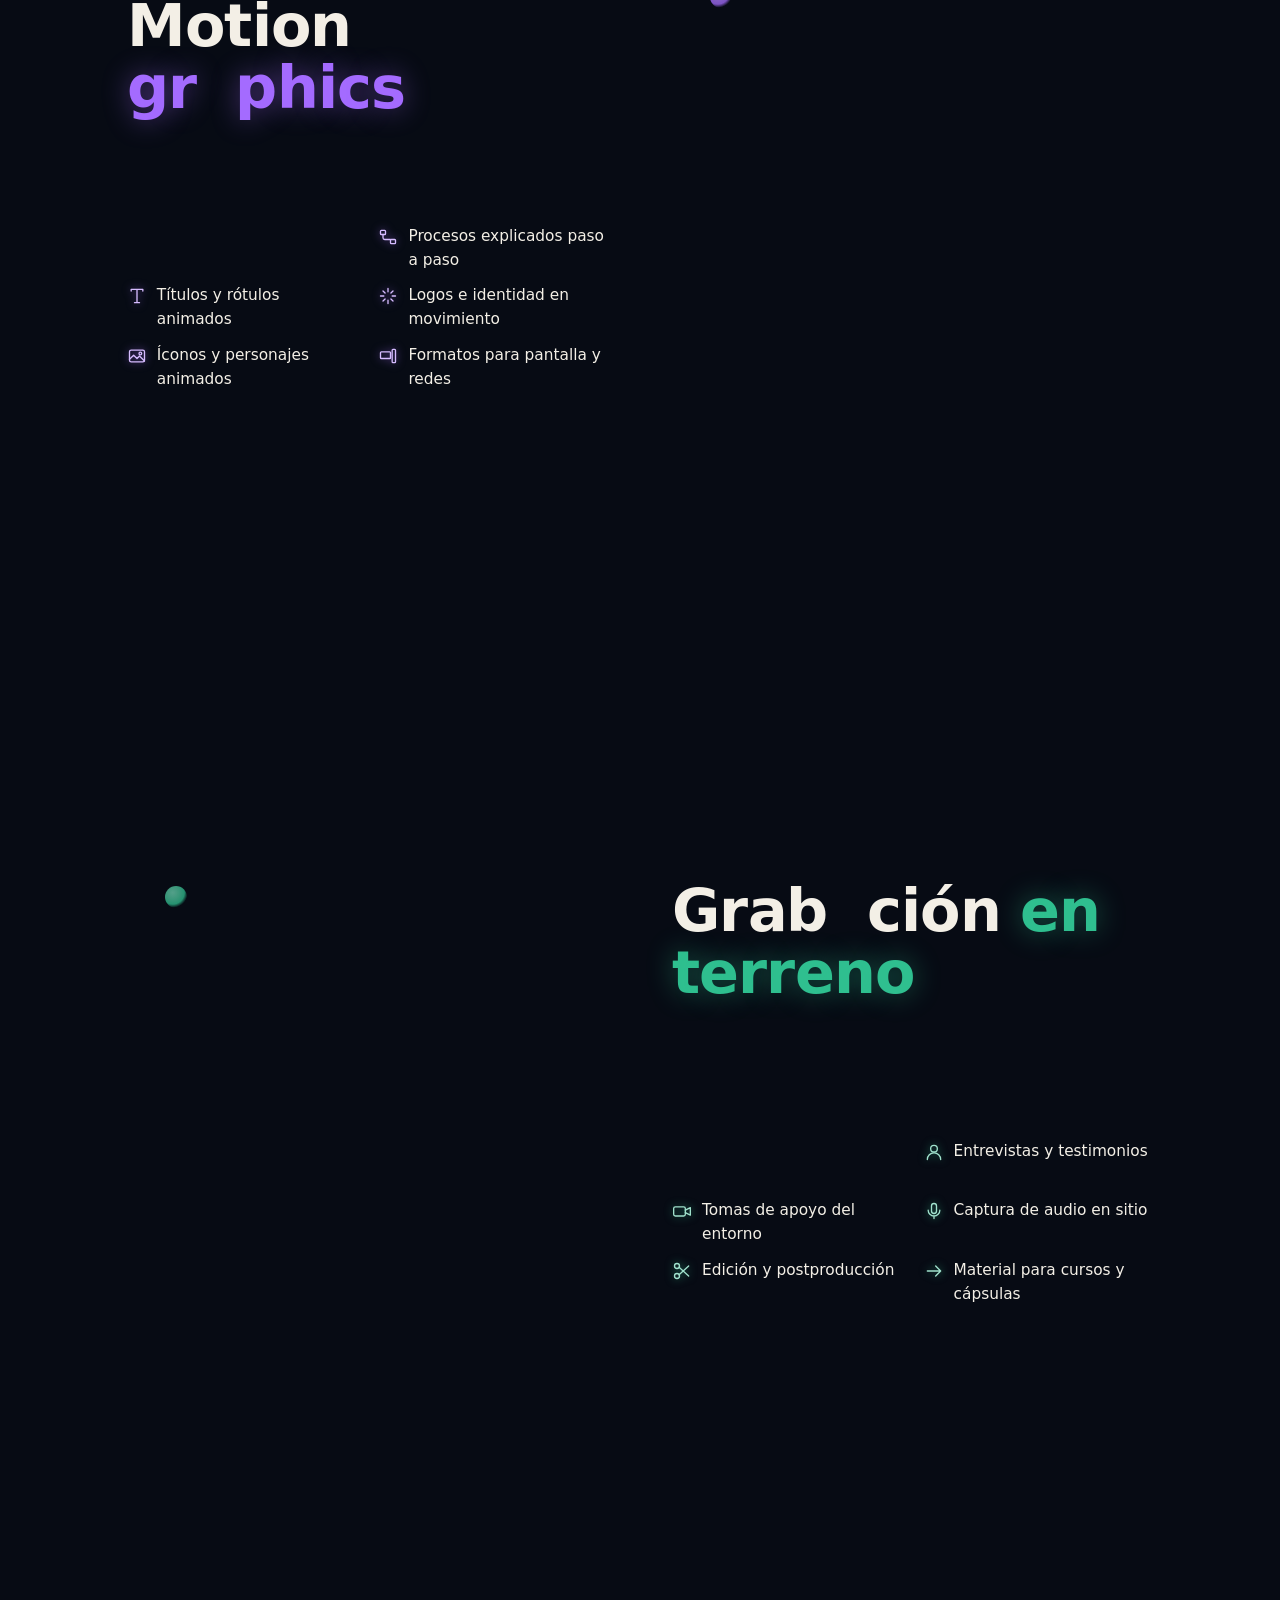
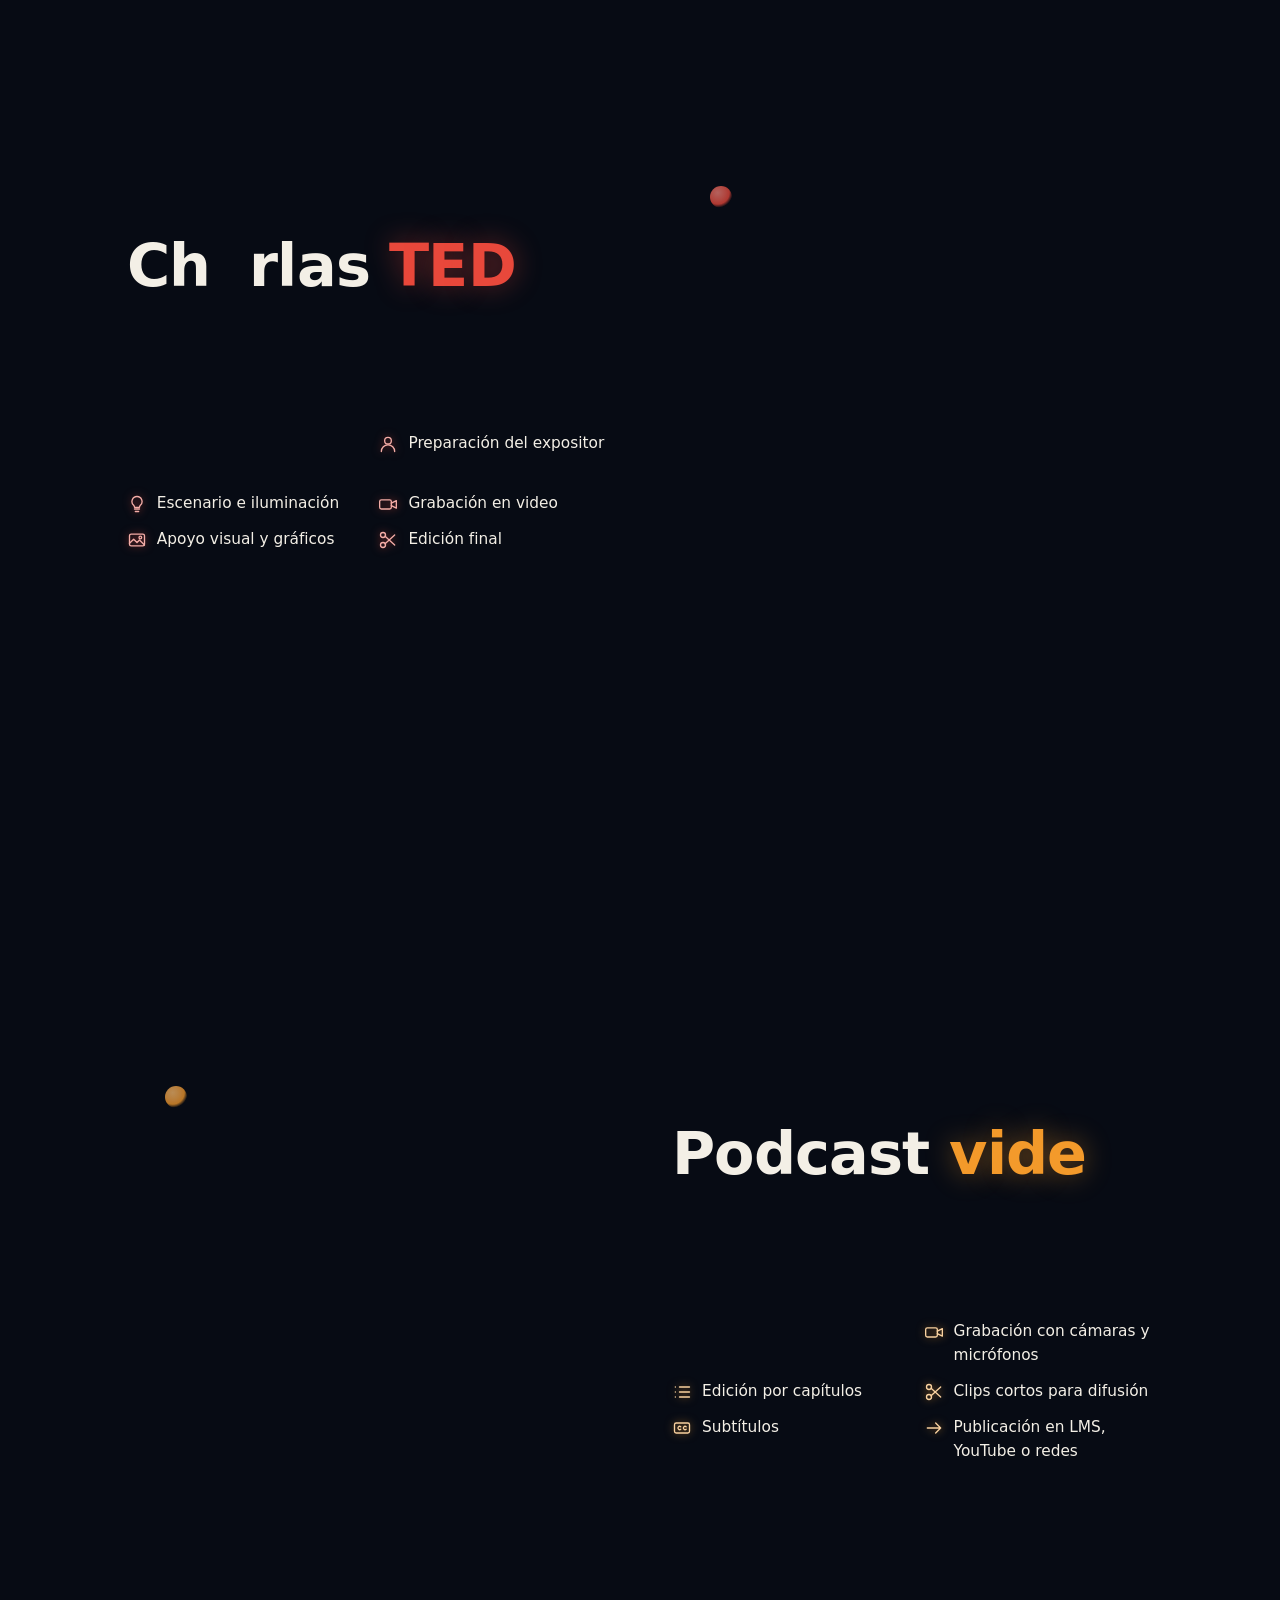
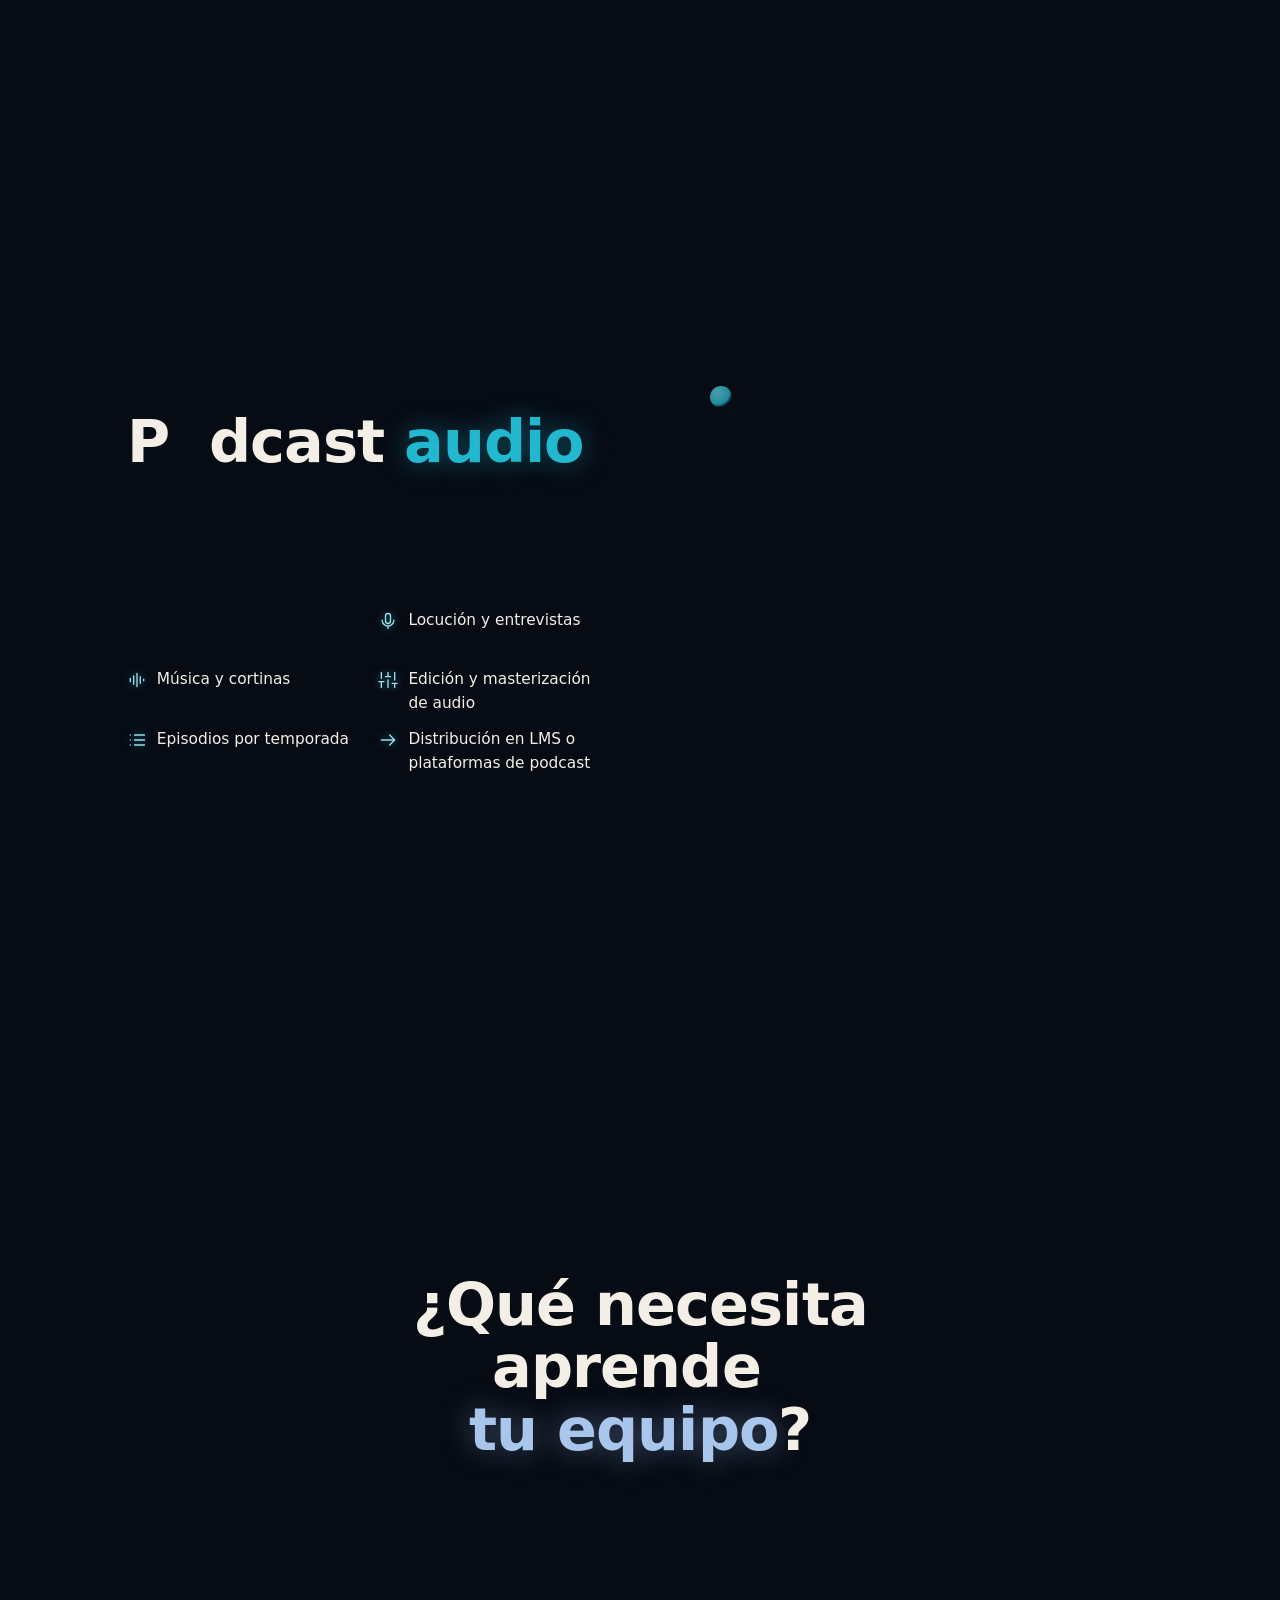
==== commit db257ff5: "v04: armado desde afuera ligado al scroll, fondo WebGL, scroll con inercia, intro con logo y microin" ====
--- a/index.html
+++ b/index.html
@@ -5,54 +5,74 @@
 <meta name="viewport" content="width=device-width, initial-scale=1">
 <title>Gestión Global Capacita · Productos digitales</title>
 <meta name="description" content="Cursos e-learning, cápsulas de video, motion graphics, grabación en terreno, charlas y podcast para capacitación.">
+<meta name="theme-color" content="#0c1a33">
 <link rel="icon" href="assets/logo-ggc-claro.svg">
-<link rel="preconnect" href="https://fonts.googleapis.com">
-<link rel="preconnect" href="https://fonts.gstatic.com" crossorigin>
-<link rel="stylesheet" href="https://fonts.googleapis.com/css2?family=Roboto:ital,wght@0,300;0,400;0,700;1,300;1,400;1,700&display=swap">
 <style>
+  @property --ang{syntax:'<angle>';inherits:false;initial-value:0deg}
   :root{
     --bg:#070b14; --ink:#f3efe6; --muted:#a9b2c3;
-    --gold:#d8b25a; --gold2:#f1d48a;
+    --gold2:#f1d48a;
     --blue:#6e8cb1; --blue2:#8fb0dc; --navy:#0c1a33;
     --line:rgba(143,176,220,.28);
-    --sc:58,109,181; --sn:58,109,181;            /* colores del fondo, los actualiza el script */
+    --sc:58,109,181; --sn:58,109,181;
     --ease:cubic-bezier(.22,.61,.36,1);
   }
   *{box-sizing:border-box;margin:0;padding:0}
-  html{scroll-behavior:smooth;scroll-snap-type:y mandatory;overflow-x:hidden}
-  /* sin barra de desplazamiento visible: la navegación usa los puntos laterales, la barra de progreso y el teclado */
-  html{scrollbar-width:none;-ms-overflow-style:none}
-  html::-webkit-scrollbar,body::-webkit-scrollbar,dialog::-webkit-scrollbar{width:0;height:0;display:none}
-  body{background:var(--bg);color:var(--ink);font-family:"Roboto",system-ui,-apple-system,"Segoe UI",Arial,sans-serif;font-weight:400;line-height:1.55;overflow-x:hidden}
+  html{overflow-x:clip}
+  html.lenis,html.lenis body{height:auto}
+  .lenis.lenis-smooth{scroll-behavior:auto!important}
+  body{background:var(--bg);color:var(--ink);font-family:"Segoe UI",system-ui,-apple-system,Roboto,Arial,sans-serif;line-height:1.55;overflow-x:clip;-webkit-font-smoothing:antialiased}
   a{color:inherit}
-
-  /* ---------- Fondo único y continuo (sin cortes entre secciones) ---------- */
+  ::selection{background:var(--blue2);color:var(--navy)}
+
+  /* ---------- Intro con logo ---------- */
+  #intro{position:fixed;inset:0;z-index:100;background:radial-gradient(60% 60% at 50% 50%,#13284d,#070b14);display:grid;place-items:center;
+    animation:introSafe .6s 4s forwards}
+  #intro .mark{width:min(420px,70vw);display:grid;gap:18px;justify-items:center}
+  #intro img{width:100%;clip-path:inset(0 100% 0 0)}
+  #intro .bar{width:100%;height:1px;background:rgba(143,176,220,.2);position:relative;overflow:hidden}
+  #intro .bar i{position:absolute;inset:0;background:linear-gradient(90deg,transparent,var(--blue2),transparent);transform:translateX(-100%)}
+  @keyframes introSafe{to{opacity:0;visibility:hidden}}
+  .no-js #intro,.reduced #intro{display:none}
+
+  /* ---------- Fondo WebGL + capas ---------- */
   #scene{position:fixed;inset:0;z-index:-1;overflow:hidden;pointer-events:none;
-    background:
-      radial-gradient(80% 70% at 78% 30%,rgba(var(--sc),.30),transparent 70%),
-      radial-gradient(70% 65% at 12% 88%,rgba(var(--sn),.22),transparent 70%),
-      linear-gradient(170deg,#0b1730 0%,#070b14 60%,#05070d 100%)}
-  #scene .orb{position:absolute;border-radius:50%;filter:blur(70px);will-change:transform}
+    background:radial-gradient(80% 70% at 78% 30%,rgba(var(--sc),.30),transparent 70%),radial-gradient(70% 65% at 12% 88%,rgba(var(--sn),.22),transparent 70%),linear-gradient(170deg,#0b1730 0%,#070b14 60%,#05070d 100%)}
+  #gl{position:absolute;inset:0;width:100%;height:100%;display:none}
+  .has-gl #gl{display:block}
+  .has-gl #scene .orb{display:none}
+  #scene .orb{position:absolute;border-radius:50%;filter:blur(70px)}
   #scene .o1{width:52vmax;height:52vmax;left:45%;top:-10%;background:rgba(var(--sc),.38)}
   #scene .o2{width:44vmax;height:44vmax;left:-15%;top:45%;background:rgba(var(--sn),.30)}
-  #scene .o3{width:30vmax;height:30vmax;left:30%;top:60%;background:rgba(110,140,177,.22)}
-  #scene .stars{position:absolute;inset:0;will-change:background-position}
-  #scene .far{background-image:radial-gradient(rgba(220,232,255,.55) .8px,transparent 1.3px);background-size:90px 90px;opacity:.35}
-  #scene .mid{background-image:radial-gradient(rgba(220,232,255,.7) 1.2px,transparent 1.8px);background-size:210px 170px;opacity:.35}
+  #scene .stars{position:absolute;inset:0}
+  #scene .far{background-image:radial-gradient(rgba(220,232,255,.55) .8px,transparent 1.3px);background-size:90px 90px;opacity:.3}
+  #scene .mid{background-image:radial-gradient(rgba(220,232,255,.7) 1.2px,transparent 1.8px);background-size:210px 170px;opacity:.32}
   #scene .near{background-image:radial-gradient(rgba(var(--sc),.9) 2px,transparent 3px);background-size:380px 300px;opacity:.45}
-  #scene .ring{position:absolute;border-radius:50%;border:1px solid rgba(143,176,220,.16);will-change:transform}
+  #scene .ring{position:absolute;border-radius:50%;border:1px solid rgba(143,176,220,.14)}
   #scene .ring.r1{width:70vmax;height:70vmax;left:55%;top:5%}
   #scene .ring.r2{width:46vmax;height:46vmax;left:-12%;top:40%}
-  #scene .vignette{position:absolute;inset:0;background:radial-gradient(120% 90% at 50% 50%,transparent 55%,rgba(3,5,10,.65))}
+  .grain{position:fixed;inset:-50%;z-index:90;pointer-events:none;opacity:.07;mix-blend-mode:overlay;
+    background-image:url("data:image/svg+xml,%3Csvg xmlns='http://www.w3.org/2000/svg' width='160' height='160'%3E%3Cfilter id='n'%3E%3CfeTurbulence type='fractalNoise' baseFrequency='.9' numOctaves='3' stitchTiles='stitch'/%3E%3C/filter%3E%3Crect width='100%25' height='100%25' filter='url(%23n)'/%3E%3C/svg%3E");
+    animation:grain 1.2s steps(6) infinite}
+  @keyframes grain{0%{transform:translate(0,0)}20%{transform:translate(-3%,2%)}40%{transform:translate(2%,-3%)}60%{transform:translate(-2%,-1%)}80%{transform:translate(3%,3%)}100%{transform:translate(0,0)}}
+
+  /* ---------- Cursor personalizado (solo mouse) ---------- */
+  .cur{position:fixed;left:0;top:0;z-index:95;pointer-events:none;border-radius:50%;display:none}
+  .has-cursor .cur{display:block}
+  .cur.dot{width:6px;height:6px;margin:-3px;background:var(--ink)}
+  .cur.ring{width:38px;height:38px;margin:-19px;border:1px solid rgba(243,239,230,.55);transition:width .35s var(--ease),height .35s var(--ease),margin .35s var(--ease),background .35s,border-color .35s}
+  .cur.ring.hover{width:70px;height:70px;margin:-35px;background:rgba(143,176,220,.14);border-color:var(--blue2);backdrop-filter:blur(2px)}
+  .has-cursor,.has-cursor a,.has-cursor button{cursor:none}
 
   /* ---------- Cabecera azulada ---------- */
   header{position:fixed;inset:0 0 auto 0;z-index:30;display:flex;align-items:center;justify-content:space-between;padding:14px clamp(18px,4vw,48px);
-    background:linear-gradient(to bottom,rgba(12,26,51,.92),rgba(12,26,51,.55) 70%,rgba(12,26,51,0));transition:background .4s var(--ease),box-shadow .4s}
-  header.solid{background:rgba(12,26,51,.82);backdrop-filter:blur(12px);-webkit-backdrop-filter:blur(12px);box-shadow:0 1px 0 var(--line)}
+    background:linear-gradient(to bottom,rgba(12,26,51,.92),rgba(12,26,51,.55) 70%,rgba(12,26,51,0));transition:background .4s var(--ease),box-shadow .4s,transform .5s var(--ease)}
+  header.solid{background:rgba(12,26,51,.78);backdrop-filter:blur(14px) saturate(140%);-webkit-backdrop-filter:blur(14px) saturate(140%);box-shadow:0 1px 0 var(--line)}
+  header.hide{transform:translateY(-105%)}
   .brand{display:flex;align-items:center;text-decoration:none}
   .brand img{height:clamp(30px,4vw,40px);width:auto;display:block}
-  .cta-top{border:1px solid var(--blue2);color:#dbe7f7;padding:9px 18px;border-radius:999px;text-decoration:none;font-size:.9rem;transition:background .3s var(--ease),color .3s}
-  .cta-top:hover,.cta-top:focus-visible{background:var(--blue2);color:#0c1a33}
+  .cta-top{display:inline-block;border:1px solid var(--blue2);color:#dbe7f7;padding:9px 18px;border-radius:999px;text-decoration:none;font-size:.9rem;transition:background .3s var(--ease),color .3s}
+  .cta-top:hover,.cta-top:focus-visible{background:var(--blue2);color:var(--navy)}
   .progress{position:fixed;left:0;top:0;height:3px;background:linear-gradient(90deg,var(--blue),var(--blue2),var(--gold2));z-index:50;width:0}
 
   /* ---------- Navegación vertical con nombres sutiles ---------- */
@@ -68,41 +88,53 @@
   nav.dots a:hover{border-color:var(--ink)}
   nav.dots a.active{background:var(--dot,var(--blue2));border-color:var(--dot,var(--blue2));box-shadow:0 0 14px var(--dot,var(--blue2));transform:scale(1.25)}
 
-  /* ---------- Secciones (transparentes: el fondo es compartido) ---------- */
-  section{position:relative;min-height:100vh;min-height:100svh;scroll-snap-align:start;display:flex;align-items:center;--c:var(--blue2)}
+  /* ---------- Secciones ---------- */
+  section{position:relative;min-height:100vh;min-height:100svh;display:flex;align-items:center;isolation:isolate;--c:var(--blue2)}
   .content{width:min(1180px,100%);margin:0 auto;padding:110px clamp(22px,6vw,90px) 80px}
   .eyebrow{display:inline-flex;align-items:center;gap:10px;color:var(--blue2);text-transform:uppercase;letter-spacing:.18em;font-size:.78rem;margin-bottom:18px}
   .eyebrow::before{content:"";width:34px;height:1px;background:var(--blue2)}
-  h1{font-size:clamp(2.4rem,6vw,5rem);line-height:1.02;letter-spacing:-.02em;max-width:14ch}
-  h2{font-size:clamp(2rem,4.6vw,3.8rem);line-height:1.05;letter-spacing:-.015em;max-width:16ch}
+  h1{font-size:clamp(2.4rem,6vw,5rem);line-height:1.04;letter-spacing:-.02em;max-width:14ch}
+  h2{font-size:clamp(2rem,4.6vw,3.8rem);line-height:1.06;letter-spacing:-.015em;max-width:16ch}
   .lead{font-size:clamp(1.02rem,1.5vw,1.22rem);color:var(--muted);max-width:54ch;margin-top:20px}
-  .blue{background:linear-gradient(100deg,var(--blue2),#cfe0f7 50%,var(--blue2));-webkit-background-clip:text;background-clip:text;color:transparent}
+  .blue{color:#a9c6ec;text-shadow:0 0 30px rgba(143,176,220,.45)}
   .hl{color:var(--c);text-shadow:0 0 28px color-mix(in srgb,var(--c) 45%,transparent)}
+  .wd,.ch{display:inline-block;will-change:transform}
+  .nw{white-space:nowrap}
+  .bignum{position:absolute;top:50%;transform:translateY(-50%);z-index:-1;font-size:clamp(12rem,32vw,30rem);font-weight:800;line-height:1;letter-spacing:-.04em;
+    color:transparent;-webkit-text-stroke:1.5px color-mix(in srgb,var(--c) 60%,transparent);pointer-events:none;user-select:none;opacity:.6}
+  .bignum.r{right:-2vw}.bignum.l{left:-2vw}
 
   .btns{display:flex;flex-wrap:wrap;gap:14px;margin-top:32px}
   .btn{display:inline-flex;align-items:center;gap:10px;padding:14px 24px;border-radius:12px;text-decoration:none;font-weight:600;
-    background:linear-gradient(180deg,#22314f,#141f36);border:1px solid rgba(255,255,255,.08);box-shadow:0 6px 0 #070b14,0 10px 24px rgba(0,0,0,.45);
-    transition:transform .2s var(--ease),box-shadow .2s var(--ease)}
-  .btn:hover{transform:translateY(-2px)}
-  .btn:active{transform:translateY(4px);box-shadow:0 2px 0 #070b14,0 4px 10px rgba(0,0,0,.4)}
-  .btn.primary{background:linear-gradient(180deg,#a9c6ec,var(--blue));color:#0c1a33;box-shadow:0 6px 0 #34506f,0 10px 24px rgba(110,140,177,.3)}
-
-  /* ---------- Hero / banner azulado ---------- */
+    background:linear-gradient(180deg,#22314f,#141f36);border:1px solid rgba(255,255,255,.08);box-shadow:0 6px 0 #070b14,0 10px 24px rgba(0,0,0,.45)}
+  .btn.primary{background:linear-gradient(180deg,#a9c6ec,var(--blue));color:var(--navy);box-shadow:0 6px 0 #34506f,0 10px 24px rgba(110,140,177,.3)}
+
+  /* ---------- Hero ---------- */
   .hero-grid{display:grid;grid-template-columns:1.25fr .75fr;gap:40px;align-items:center}
   .chips{display:flex;flex-wrap:wrap;gap:10px;margin-top:30px;max-width:640px}
-  .chips a{text-decoration:none;font-size:.88rem;padding:8px 14px;border-radius:999px;border:1px solid color-mix(in srgb,var(--c) 55%,transparent);
-    background:color-mix(in srgb,var(--c) 12%,rgba(7,11,20,.4));transition:background .3s var(--ease),transform .3s var(--ease)}
-  .chips a:hover,.chips a:focus-visible{background:color-mix(in srgb,var(--c) 30%,transparent);transform:translateY(-2px)}
+  .chips a{display:inline-block;text-decoration:none;font-size:.88rem;padding:8px 14px;border-radius:999px;border:1px solid color-mix(in srgb,var(--c) 55%,transparent);
+    background:color-mix(in srgb,var(--c) 12%,rgba(7,11,20,.4));backdrop-filter:blur(6px);transition:background .3s var(--ease)}
+  .chips a:hover,.chips a:focus-visible{background:color-mix(in srgb,var(--c) 30%,transparent)}
   .orbit{position:relative;aspect-ratio:1;width:100%;max-width:400px;justify-self:center}
-  .orbit .core{position:absolute;inset:32%;border-radius:50%;background:radial-gradient(circle at 35% 30%,#d6e5fa,var(--blue2) 40%,#2a4870 100%);box-shadow:0 0 90px rgba(143,176,220,.5)}
-  .orbit .ring{position:absolute;border-radius:50%;border:1px solid var(--line);animation:spin 50s linear infinite}
-  .orbit .ring i{position:absolute;width:12px;height:12px;margin:-6px;border-radius:50%;background:var(--c);box-shadow:0 0 16px var(--c)}
-  .orbit .ring.r2{animation-direction:reverse;animation-duration:70s}
+  .orbit .core{position:absolute;inset:32%;border-radius:50%;background:radial-gradient(circle at 35% 30%,#d6e5fa,var(--blue2) 40%,#2a4870 100%);box-shadow:0 0 90px rgba(143,176,220,.5),inset -14px -18px 40px rgba(12,26,51,.6)}
+  .orbit .oring{position:absolute;border-radius:50%;border:1px solid var(--line);animation:spin 50s linear infinite}
+  .orbit .oring i{position:absolute;width:12px;height:12px;margin:-6px;border-radius:50%;background:var(--c);box-shadow:0 0 16px var(--c)}
+  .orbit .oring.r2{animation-direction:reverse;animation-duration:70s}
   @keyframes spin{to{transform:rotate(360deg)}}
   .scroll-hint{position:absolute;left:50%;bottom:24px;transform:translateX(-50%);font-size:.75rem;letter-spacing:.2em;text-transform:uppercase;color:var(--muted);display:flex;flex-direction:column;align-items:center;gap:8px;text-decoration:none}
   .scroll-hint span{width:22px;height:36px;border:1.5px solid var(--muted);border-radius:12px;position:relative}
   .scroll-hint span::after{content:"";position:absolute;left:50%;top:7px;width:3px;height:7px;margin-left:-1.5px;border-radius:2px;background:var(--blue2);animation:wheel 1.8s var(--ease) infinite}
   @keyframes wheel{0%{opacity:0;transform:translateY(0)}30%{opacity:1}100%{opacity:0;transform:translateY(12px)}}
+
+  /* ---------- Cinta de productos ---------- */
+  .marquee{position:relative;padding:26px 0;display:grid;gap:10px;overflow:hidden;
+    -webkit-mask-image:linear-gradient(90deg,transparent,#000 12%,#000 88%,transparent);mask-image:linear-gradient(90deg,transparent,#000 12%,#000 88%,transparent)}
+  .mq-row{display:flex;width:max-content;animation:mq 38s linear infinite}
+  .mq-row.rev{animation-direction:reverse;animation-duration:46s}
+  .mq-row span{display:inline-flex;align-items:center;gap:26px;padding-right:26px;font-size:clamp(1.6rem,3.6vw,3rem);font-weight:700;letter-spacing:-.01em;white-space:nowrap}
+  .mq-row.rev span{color:transparent;-webkit-text-stroke:1px rgba(143,176,220,.55)}
+  .mq-row svg{width:.6em;height:.6em;fill:var(--blue2)}
+  @keyframes mq{to{transform:translateX(-50%)}}
 
   /* ---------- Producto ---------- */
   .product{display:grid;grid-template-columns:1fr 1fr;gap:clamp(30px,5vw,70px);align-items:center}
@@ -113,11 +145,19 @@
   ul.feats li{display:flex;gap:10px;align-items:flex-start;font-size:.96rem}
   svg.ic{flex:none;width:20px;height:20px;margin-top:2px;fill:none;stroke:color-mix(in srgb,var(--c) 45%,#fff);stroke-width:1.6;stroke-linecap:round;stroke-linejoin:round;filter:drop-shadow(0 0 4px color-mix(in srgb,var(--c) 60%,transparent))}
 
-  .visual{position:relative;min-height:340px}
+  .visual{position:relative;min-height:340px;transform-style:preserve-3d}
+  .visual::after{content:"";position:absolute;inset:4%;border-radius:22px;pointer-events:none;opacity:0;transition:opacity .4s;
+    background:radial-gradient(300px circle at var(--gx,50%) var(--gy,50%),rgba(255,255,255,.14),transparent 60%);mix-blend-mode:soft-light}
+  .visual:hover::after{opacity:1}
   .card{position:absolute;border-radius:18px;background:linear-gradient(160deg,rgba(255,255,255,.09),rgba(255,255,255,.02));border:1px solid rgba(255,255,255,.1);
-    backdrop-filter:blur(10px);-webkit-backdrop-filter:blur(10px);box-shadow:0 30px 60px rgba(0,0,0,.45);will-change:transform}
+    backdrop-filter:blur(12px);-webkit-backdrop-filter:blur(12px);box-shadow:0 30px 60px rgba(0,0,0,.45);will-change:transform}
   .main{inset:8% 6% 14% 4%;overflow:hidden}
-  .chip{padding:11px 15px;font-size:.84rem;display:flex;align-items:center;gap:9px}
+  .main::after{content:"";position:absolute;inset:0;border-radius:inherit;padding:1.5px;pointer-events:none;
+    background:conic-gradient(from var(--ang),transparent 0 65%,var(--c) 80%,#fff 85%,transparent 92%);
+    -webkit-mask:linear-gradient(#000 0 0) content-box,linear-gradient(#000 0 0);-webkit-mask-composite:xor;mask:linear-gradient(#000 0 0) content-box exclude,linear-gradient(#000 0 0);
+    animation:ang 6s linear infinite}
+  @keyframes ang{to{--ang:360deg}}
+  .chip{padding:11px 15px;font-size:.84rem;display:flex;align-items:center;gap:9px;z-index:2}
   .c1{right:0;top:0}.c2{left:-2%;bottom:2%}
   .float{position:absolute;border-radius:50%;pointer-events:none;will-change:transform;background:radial-gradient(circle at 35% 30%,color-mix(in srgb,var(--c) 70%,#fff),var(--c) 55%,transparent 72%);opacity:.75}
   .float.f1{width:46px;height:46px;right:-4%;bottom:22%}
@@ -130,32 +170,6 @@
   .v-screen .row div{border-radius:10px;background:color-mix(in srgb,var(--c) 20%,transparent);border:1px solid color-mix(in srgb,var(--c) 40%,transparent)}
   .v-screen .audio{height:8px;border-radius:4px;background:rgba(255,255,255,.12);position:relative;overflow:hidden}
   .v-screen .audio::after{content:"";position:absolute;inset:0 45% 0 0;background:linear-gradient(90deg,var(--blue),var(--blue2))}
-  /* demo navegable dentro de la tarjeta e-learning */
-  .v-demo{padding:0;cursor:pointer;display:block;text-align:left;color:inherit;font:inherit;border:1px solid color-mix(in srgb,var(--c) 45%,rgba(255,255,255,.1))}
-  .v-demo img{position:absolute;inset:0;width:100%;height:100%;object-fit:cover;transition:transform .8s var(--ease)}
-  .v-demo:hover img,.v-demo:focus-visible img{transform:scale(1.04)}
-  .v-demo::after{content:"";position:absolute;inset:0;background:linear-gradient(180deg,rgba(7,11,20,.1) 30%,rgba(7,11,20,.85))}
-  .v-demo .demo-top{position:absolute;left:14px;top:12px;z-index:1;display:flex;gap:6px}.v-demo .demo-top b{width:9px;height:9px;border-radius:50%;background:rgba(255,255,255,.4)}
-  .v-demo .demo-copy{position:absolute;left:18px;right:18px;bottom:16px;z-index:1}
-  .v-demo .demo-copy small{display:block;font-size:.7rem;letter-spacing:.16em;text-transform:uppercase;color:var(--blue2)}
-  .v-demo .demo-copy strong{display:block;font-size:1.1rem;line-height:1.2;margin-top:4px}
-  .v-demo .play{position:absolute;left:50%;top:42%;transform:translate(-50%,-50%);z-index:1;background:color-mix(in srgb,var(--c) 55%,rgba(7,11,20,.4));border-color:rgba(255,255,255,.6);box-shadow:0 0 0 0 color-mix(in srgb,var(--c) 60%,transparent);animation:pulse 2.6s var(--ease) infinite}
-  @keyframes pulse{70%{box-shadow:0 0 0 18px transparent}100%{box-shadow:0 0 0 0 transparent}}
-  .btn .ic{margin:0}
-  /* ventana del demo */
-  dialog.demo{position:fixed;inset:0;width:min(1280px,96vw);height:min(760px,92vh);max-width:none;max-height:none;margin:auto;padding:0;border:1px solid var(--line);border-radius:18px;
-    background:#0c1a33;color:var(--ink);overflow:hidden;box-shadow:0 40px 120px rgba(0,0,0,.7)}
-  dialog.demo::backdrop{background:rgba(3,6,14,.78);backdrop-filter:blur(6px);-webkit-backdrop-filter:blur(6px)}
-  dialog.demo[open]{display:flex;flex-direction:column;animation:demoIn .45s var(--ease)}
-  @keyframes demoIn{from{opacity:0;transform:translateY(16px) scale(.98)}}
-  .demo-bar{display:flex;align-items:center;gap:12px;padding:10px 12px 10px 18px;border-bottom:1px solid var(--line);background:linear-gradient(180deg,#12274a,#0c1a33);font-size:.88rem}
-  .demo-bar img{height:24px;width:auto}
-  .demo-bar span{flex:1;color:#cfdcf0;white-space:nowrap;overflow:hidden;text-overflow:ellipsis}
-  .demo-bar a,.demo-bar button{display:inline-flex;align-items:center;gap:6px;border:1px solid var(--line);background:rgba(255,255,255,.04);color:#dbe7f7;border-radius:999px;padding:6px 12px;font:inherit;font-size:.8rem;text-decoration:none;cursor:pointer}
-  .demo-bar a:hover,.demo-bar button:hover{background:rgba(143,176,220,.18)}
-  .demo-bar .x{width:34px;height:34px;padding:0;justify-content:center;font-size:1.3rem;line-height:1}
-  dialog.demo iframe{flex:1;width:100%;border:0;background:#0c1a33}
-  @media (max-width:900px){dialog.demo{width:100vw;height:100svh;border-radius:0;border:0}}
   /* video / podcast video */
   .glow::before{content:"";position:absolute;inset:0;background:radial-gradient(60% 70% at 30% 30%,color-mix(in srgb,var(--c) 40%,transparent),transparent),radial-gradient(50% 60% at 80% 80%,rgba(143,176,220,.2),transparent)}
   .center{display:grid;place-items:center}
@@ -201,29 +215,22 @@
   .scrub{position:absolute;left:8%;right:8%;bottom:16%;height:6px;border-radius:3px;background:rgba(255,255,255,.12)}
   .scrub::after{content:"";position:absolute;inset:0 62% 0 0;border-radius:3px;background:var(--blue2)}
 
-  /* ---------- Contacto + footer azulado ---------- */
+  /* ---------- Contacto + footer ---------- */
   #contacto{flex-direction:column;justify-content:center}
   #contacto .content{text-align:center;flex:1;display:flex;flex-direction:column;justify-content:center}
   #contacto h2,#contacto .lead{margin-left:auto;margin-right:auto}
   #contacto .btns{justify-content:center}
-  footer{width:100%;background:linear-gradient(180deg,rgba(12,26,51,.55),rgba(12,26,51,.95));border-top:1px solid var(--line);
-    backdrop-filter:blur(8px);-webkit-backdrop-filter:blur(8px)}
+  footer{width:100%;background:linear-gradient(180deg,rgba(12,26,51,.55),rgba(12,26,51,.95));border-top:1px solid var(--line);backdrop-filter:blur(8px);-webkit-backdrop-filter:blur(8px)}
   footer .in{width:min(1180px,100%);margin:0 auto;padding:22px clamp(22px,6vw,90px);display:flex;align-items:center;justify-content:space-between;gap:18px;flex-wrap:wrap;font-size:.82rem;color:#b9c8dd}
   footer img{height:30px;width:auto;display:block}
   .pend{color:var(--blue2);border-bottom:1px dashed var(--blue2)}
-  .btn.primary .pend{color:#0c1a33;border-color:#0c1a33}
-
-  /* ---------- Revelado ---------- */
-  .reveal{opacity:0;transform:translateY(34px);transition:opacity .9s var(--ease),transform .9s var(--ease)}
-  .reveal.in{opacity:1;transform:none}
-  .d1{transition-delay:.12s}.d2{transition-delay:.24s}.d3{transition-delay:.36s}
+  .btn.primary .pend{color:var(--navy);border-color:var(--navy)}
 
   /* ---------- Responsivo ---------- */
   @media (max-width:900px){
-    html{scroll-snap-type:y proximity}
     .hero-grid,.product{grid-template-columns:1fr}
     .product.rev .visual{order:0}
-    .orbit{display:none}
+    .orbit-wrap{display:none}
     .visual{min-height:240px}
     ul.feats{grid-template-columns:1fr;gap:9px}
     nav.dots{gap:12px;padding-left:0}
@@ -232,40 +239,38 @@
     .cta-top{display:none}
     .content{padding-right:44px}
     footer .in{justify-content:center;text-align:center}
+    .bignum{font-size:14rem;opacity:.35}
   }
   @media (hover:none){ nav.dots a::after{display:none} }
   @media (prefers-reduced-motion:reduce){
-    html{scroll-behavior:auto}
     *,*::before,*::after{animation:none!important;transition:none!important}
-    .reveal{opacity:1;transform:none}
+    .grain{display:none}
   }
   :focus-visible{outline:2px solid var(--blue2);outline-offset:3px}
-  /* ---------- Tipografía Roboto: negrita 700, regular 400, light 300 y cursiva ---------- */
-  h1,h2,b,strong,.btn,.v-demo .demo-copy strong{font-weight:700}
-  .blue,.hl{font-style:italic;font-weight:300}
-  .lead,.scroll-hint,.v-demo .demo-copy small,.cc,.tc{font-weight:300}
-  .eyebrow,.tag,ul.feats li,.chips a,.chip,.demo-bar,nav.dots a::after{font-weight:400}
-  .eyebrow,.tag{font-style:italic}
-  button,input,select,textarea{font-family:inherit}
 </style>
+<script>document.documentElement.classList.add(matchMedia('(prefers-reduced-motion: reduce)').matches ? 'reduced' : 'motion');</script>
 </head>
 <body>
+<div id="intro" aria-hidden="true"><div class="mark"><img src="assets/logo-ggc-claro.svg" alt=""><div class="bar"><i></i></div></div></div>
+
 <div id="scene" aria-hidden="true">
-  <div class="orb o1" data-orb="1"></div>
-  <div class="orb o2" data-orb="2"></div>
-  <div class="orb o3" data-orb="3"></div>
+  <canvas id="gl"></canvas>
+  <div class="orb o1"></div>
+  <div class="orb o2"></div>
   <div class="ring r1" data-ring="1"></div>
   <div class="ring r2" data-ring="2"></div>
   <div class="stars far" data-star="0.06"></div>
   <div class="stars mid" data-star="0.18"></div>
   <div class="stars near" data-star="0.42"></div>
-  <div class="vignette"></div>
 </div>
+<div class="grain" aria-hidden="true"></div>
+<div class="cur ring" aria-hidden="true"></div>
+<div class="cur dot" aria-hidden="true"></div>
 <div class="progress" aria-hidden="true"></div>
 
 <header>
   <a class="brand" href="#inicio"><img src="assets/logo-ggc-claro.svg" alt="Gestión Global Capacita"></a>
-  <a class="cta-top" href="#contacto">Contactar</a>
+  <a class="cta-top" href="#contacto" data-magnetic>Contactar</a>
 </header>
 
 <nav class="dots" aria-label="Secciones"><span class="rail"></span></nav>
@@ -274,16 +279,16 @@
   <!-- INICIO -->
   <section id="inicio" data-label="Inicio" data-bg="#3a6db5" style="--c:#8fb0dc">
     <div class="content hero-grid">
-      <div>
-        <p class="eyebrow reveal">Productos digitales</p>
-        <h1 class="reveal d1">Capacitación que se <span class="blue">ve, se escucha</span> y se recorre.</h1>
-        <p class="lead reveal d2">Cursos e-learning, video, motion graphics, charlas y podcast para formar a tus equipos.</p>
-        <nav class="chips reveal d3" aria-label="Productos" id="chips"></nav>
+      <div class="hero-text">
+        <p class="eyebrow">Productos digitales</p>
+        <h1 data-split>Capacitación que se <span class="blue">ve, se escucha</span> y se recorre.</h1>
+        <p class="lead">Cursos e-learning, video, motion graphics, charlas y podcast para formar a tus equipos.</p>
+        <nav class="chips" aria-label="Productos" id="chips"></nav>
       </div>
-      <div class="reveal d2" aria-hidden="true">
-        <div class="orbit" data-speed="-0.25" data-depth="1.2">
-          <div class="ring" style="inset:2%" id="ring1"></div>
-          <div class="ring r2" style="inset:16%" id="ring2"></div>
+      <div class="orbit-wrap" aria-hidden="true">
+        <div class="orbit" data-depth="1.2">
+          <div class="oring" style="inset:2%" id="ring1"></div>
+          <div class="oring r2" style="inset:16%" id="ring2"></div>
           <div class="core"></div>
         </div>
       </div>
@@ -291,17 +296,19 @@
     <a class="scroll-hint" href="#p-elearning" aria-label="Bajar al primer producto"><span></span>Desliza</a>
   </section>
 
+  <div class="marquee" aria-hidden="true"><div class="mq-row" id="mq1"></div><div class="mq-row rev" id="mq2"></div></div>
+
   <!-- Las secciones de producto se generan desde PRODUCTOS (script) -->
 
   <!-- CONTACTO -->
   <section id="contacto" data-label="Contacto" data-bg="#2f5ea3" style="--c:#8fb0dc">
     <div class="content">
-      <p class="eyebrow reveal" style="justify-content:center">Conversemos</p>
-      <h2 class="reveal d1">¿Qué necesita aprender <span class="blue">tu equipo</span>?</h2>
-      <p class="lead reveal d2">Cuéntanos el tema y el público, y te proponemos el formato más adecuado.</p>
-      <div class="btns reveal d3">
-        <a class="btn primary" href="#" data-pending>Escribir <span class="pend">[CORREO]</span></a>
-        <a class="btn" href="#" data-pending>WhatsApp <span class="pend">[NÚMERO]</span></a>
+      <p class="eyebrow" style="justify-content:center">Conversemos</p>
+      <h2 data-split>¿Qué necesita aprender <span class="nw"><span class="blue">tu equipo</span>?</span></h2>
+      <p class="lead">Cuéntanos el tema y el público, y te proponemos el formato más adecuado.</p>
+      <div class="btns">
+        <a class="btn primary" href="#" data-pending data-magnetic>Escribir <span class="pend">[CORREO]</span></a>
+        <a class="btn" href="#" data-pending data-magnetic>WhatsApp <span class="pend">[NÚMERO]</span></a>
       </div>
     </div>
     <footer>
@@ -313,14 +320,10 @@
   </section>
 </main>
 
-<dialog class="demo" id="demo" aria-label="Demo de curso e-learning">
-  <div class="demo-bar">
-    <span id="demo-title">Demo v0.1</span>
-    <button type="button" class="x" id="demo-close" aria-label="Cerrar demo">×</button>
-  </div>
-  <iframe id="demo-frame" title="Demo navegable del curso" allow="fullscreen; autoplay" allowfullscreen></iframe>
-</dialog>
-
+<script src="assets/vendor/gsap.min.js"></script>
+<script src="assets/vendor/ScrollTrigger.min.js"></script>
+<script src="assets/vendor/SplitText.min.js"></script>
+<script src="assets/vendor/lenis.min.js"></script>
 <script>
 /* ===== Contenido: editar aquí productos, textos, colores y orden ===== */
 const PRODUCTOS = [
@@ -329,8 +332,7 @@
     feats:[['wave','Locución sincronizada y subtítulos (CC)'],['check','Actividades: alternativas, V/F, arrastrar y ordenar'],
            ['star','Evaluación con intentos y retroalimentación'],['resume','Reanudación donde el alumno quedó'],
            ['devices','Responsivo: computador, tablet y móvil'],['down','Paquete SCORM 1.2 para LMS']],
-    chips:[['check','Revisado'],['cc','CC activados']],
-    demo:{ href:'demo-arauco-cultura/index.html', version:'Demo v0.1', titulo:'Cultura Mapuche y Territorio', etiqueta:'Demo navegable · 10 láminas', imagen:'assets/demo-arauco-portada.jpg' } },
+    chips:[['check','Revisado'],['cc','CC activados']] },
   { id:'capsulas', nombre:'Cápsulas de video', color:'#ff5f7a', visual:'player',
     lead:'Videos breves para explicar un tema, reforzar un procedimiento o comunicar un mensaje a tus equipos.',
     feats:[['doc','Guion a partir de tu contenido'],['mic','Locución y música'],['image','Gráficos y animación de apoyo'],
@@ -390,194 +392,340 @@
   light:'<path d="M9 18h6M10 21h4M12 3a6 6 0 0 0-4 10.5c.7.7 1 1.5 1 2.5h6c0-1 .3-1.8 1-2.5A6 6 0 0 0 12 3z"/>',
   list:'<path d="M9 6h12M9 12h12M9 18h12M4 6h.01M4 12h.01M4 18h.01"/>',
   sliders:'<path d="M4 21v-7M4 10V3M12 21v-9M12 8V3M20 21v-5M20 12V3M1 14h6M9 8h6M17 16h6"/>',
-  play:'<circle cx="12" cy="12" r="9"/><path d="M10 8.5l5.5 3.5-5.5 3.5z"/>',
-  external:'<path d="M14 4h6v6M20 4l-9 9"/><path d="M18 14v5a1 1 0 0 1-1 1H5a1 1 0 0 1-1-1V7a1 1 0 0 1 1-1h5"/>',
   head:'<path d="M3 18v-6a9 9 0 0 1 18 0v6"/><rect x="2" y="15" width="5" height="6" rx="1.5"/><rect x="17" y="15" width="5" height="6" rx="1.5"/>',
 };
 const icon = k => `<svg class="ic" viewBox="0 0 24 24" aria-hidden="true">${IC[k]||''}</svg>`;
 const micSvg = '<svg viewBox="0 0 24 24"><rect x="9" y="2" width="6" height="12" rx="3"/><path d="M5 10a7 7 0 0 0 14 0M12 17v5M8 22h8"/></svg>';
 
-/* Visuales de cada producto (formas propias, sin fotografías). data-speed = parallax de scroll, data-depth = parallax de mouse */
+/* Visuales (formas propias, sin fotografías). data-depth = parallax de mouse */
 const VISUAL = {
-  screen:()=>`<div class="card main v-screen" data-speed="-0.14" data-depth="0.6"><div class="bar"><b></b><b></b><b></b></div><div class="ttl"></div><div class="row"><div></div><div></div><div></div></div><div class="audio"></div></div>`,
-  player:()=>`<div class="card main glow center" data-speed="-0.14" data-depth="0.6"><div class="play"></div><div class="cc">Subtítulos</div></div><div class="card vertical" data-speed="-0.42" data-depth="1.4"></div>`,
-  motion:()=>`<div class="card main" data-speed="-0.14" data-depth="0.6"><div class="keys"><i></i><i></i><i></i><i></i><i></i></div><span class="shape s1"></span><span class="shape s2"></span><span class="shape s3"></span><span class="shape s4"></span></div>`,
-  rec:()=>`<div class="card main v-rec" data-speed="-0.14" data-depth="0.6"><span class="corner a"></span><span class="corner b"></span><span class="corner c"></span><span class="corner d"></span><span class="rec">REC</span><span class="tc" data-tc>00:00:00</span><span class="cross"></span></div>`,
-  stage:()=>`<div class="card main v-stage" data-speed="-0.14" data-depth="0.6"><span class="spot"></span><span class="rug"></span><span class="person"></span></div>`,
-  podvideo:()=>`<div class="card main glow center" data-speed="-0.14" data-depth="0.6"><span class="live">EN VIVO</span><div class="mics">${micSvg}${micSvg}</div><div class="cc">Capítulo 1</div></div>`,
-  audio:()=>`<div class="card main glow" data-speed="-0.14" data-depth="0.6"><div class="wave">${Array.from({length:28},(_,i)=>`<b style="--h:${30+Math.round(Math.abs(Math.sin(i*1.7))*65)}%;animation-delay:${(-i*0.11).toFixed(2)}s"></b>`).join('')}</div><div class="scrub"></div></div>`,
+  screen:()=>`<div class="card main v-screen" data-depth="0.6"><div class="bar"><b></b><b></b><b></b></div><div class="ttl"></div><div class="row"><div></div><div></div><div></div></div><div class="audio"></div></div>`,
+  player:()=>`<div class="card main glow center" data-depth="0.6"><div class="play"></div><div class="cc">Subtítulos</div></div><div class="card vertical x-card" data-depth="1.4"></div>`,
+  motion:()=>`<div class="card main" data-depth="0.6"><div class="keys"><i></i><i></i><i></i><i></i><i></i></div><span class="shape s1"></span><span class="shape s2"></span><span class="shape s3"></span><span class="shape s4"></span></div>`,
+  rec:()=>`<div class="card main v-rec" data-depth="0.6"><span class="corner a"></span><span class="corner b"></span><span class="corner c"></span><span class="corner d"></span><span class="rec">REC</span><span class="tc" data-tc>00:00:00</span><span class="cross"></span></div>`,
+  stage:()=>`<div class="card main v-stage" data-depth="0.6"><span class="spot"></span><span class="rug"></span><span class="person"></span></div>`,
+  podvideo:()=>`<div class="card main glow center" data-depth="0.6"><span class="live">EN VIVO</span><div class="mics">${micSvg}${micSvg}</div><div class="cc">Capítulo 1</div></div>`,
+  audio:()=>`<div class="card main glow" data-depth="0.6"><div class="wave">${Array.from({length:28},(_,i)=>`<b style="--h:${30+Math.round(Math.abs(Math.sin(i*1.7))*65)}%;animation-delay:${(-i*0.11).toFixed(2)}s"></b>`).join('')}</div><div class="scrub"></div></div>`,
 };
 
+/* ================= Construcción del DOM ================= */
+const main = document.getElementById('main');
+const contacto = document.getElementById('contacto');
+const chipsNav = document.getElementById('chips');
+
+PRODUCTOS.forEach((p, i) => {
+  const rev = i % 2 === 1;
+  const num = String(i + 1).padStart(2, '0');
+  const s = document.createElement('section');
+  s.id = 'p-' + p.id; s.dataset.label = p.nombre; s.dataset.bg = p.color; s.style.setProperty('--c', p.color);
+  if (rev) s.dataset.rev = '1';
+  const [w1, ...rest] = p.nombre.split(' ');
+  s.innerHTML = `
+    <span class="bignum ${rev ? 'l' : 'r'}" aria-hidden="true">${num}</span>
+    <div class="content product ${rev ? 'rev' : ''}">
+      <div class="text">
+        <span class="tag">Producto ${num}</span>
+        <h2 data-split>${w1} <span class="hl">${rest.join(' ')}</span></h2>
+        <p class="lead">${p.lead}</p>
+        <ul class="feats">${p.feats.map(([k, t]) => `<li>${icon(k)}${t}</li>`).join('')}</ul>
+      </div>
+      <div class="visual" aria-hidden="true">
+        ${VISUAL[p.visual]()}
+        ${(p.chips || []).map(([k, t], j) => `<div class="card chip c${j + 1}" data-depth="${1 + j * 0.5}">${icon(k)}${t}</div>`).join('')}
+        <span class="float f1" data-depth="2.2"></span>
+        <span class="float f2" data-depth="1.8"></span>
+      </div>
+    </div>`;
+  main.insertBefore(s, contacto);
+
+  const a = document.createElement('a');
+  a.href = '#' + s.id; a.textContent = p.nombre; a.style.setProperty('--c', p.color); a.dataset.magnetic = '';
+  chipsNav.appendChild(a);
+});
+
+// Cinta de productos (se duplica para un bucle continuo)
+const star = '<svg viewBox="0 0 24 24"><path d="M12 0l2.6 9.4L24 12l-9.4 2.6L12 24l-2.6-9.4L0 12l9.4-2.6z"/></svg>';
+const strip = PRODUCTOS.map(p => `<span>${p.nombre}${star}</span>`).join('');
+document.getElementById('mq1').innerHTML = strip + strip;
+document.getElementById('mq2').innerHTML = strip + strip;
+
+// Puntos de color en las órbitas del hero
+const r1 = document.getElementById('ring1'), r2 = document.getElementById('ring2');
+PRODUCTOS.forEach((p, i) => {
+  const ring = i % 2 ? r2 : r1, ang = (i / PRODUCTOS.length) * Math.PI * 2;
+  const dot = document.createElement('i');
+  dot.style.cssText = `--c:${p.color};left:${50 + 50 * Math.cos(ang)}%;top:${50 + 50 * Math.sin(ang)}%`;
+  ring.appendChild(dot);
+});
+document.getElementById('y').textContent = new Date().getFullYear();
+
+/* ================= Comportamiento ================= */
 (() => {
-  const main = document.getElementById('main');
-  const contacto = document.getElementById('contacto');
-  const chips = document.getElementById('chips');
-
-  PRODUCTOS.forEach((p, i) => {
-    const rev = i % 2 === 1;
-    const s = document.createElement('section');
-    s.id = 'p-' + p.id; s.dataset.label = p.nombre; s.dataset.bg = p.color; s.style.setProperty('--c', p.color);
-    const [w1, ...rest] = p.nombre.split(' ');
-    s.innerHTML = `
-      <div class="content product ${rev ? 'rev' : ''}">
-        <div>
-          <span class="tag reveal">Producto ${String(i + 1).padStart(2, '0')}</span>
-          <h2 class="reveal d1">${w1} <span class="hl">${rest.join(' ')}</span></h2>
-          <p class="lead reveal d2">${p.lead}</p>
-          <ul class="feats reveal d3">${p.feats.map(([k, t]) => `<li>${icon(k)}${t}</li>`).join('')}</ul>
-          ${p.demo ? `<div class="btns reveal d3"><button type="button" class="btn primary" data-demo="${p.id}">${icon('play')}Navegar demo</button><a class="btn" href="${p.demo.href}" target="_blank" rel="noopener">${icon('external')}Abrir en pestaña nueva</a></div>` : ''}
-        </div>
-        <div class="visual reveal d2" ${p.demo ? '' : 'aria-hidden="true"'}>
-          ${p.demo ? `<button type="button" class="card main v-demo" data-demo="${p.id}" data-speed="-0.14" data-depth="0.6" aria-label="Navegar demo: ${p.demo.titulo}"><img src="${p.demo.imagen}" alt="" loading="lazy"><span class="demo-top" aria-hidden="true"><b></b><b></b><b></b></span><span class="play" aria-hidden="true"></span><span class="demo-copy"><small>${p.demo.etiqueta}</small><strong>${p.demo.titulo}</strong></span></button>` : VISUAL[p.visual]()}
-          ${(p.chips || []).map(([k, t], j) => `<div class="card chip c${j + 1}" aria-hidden="true" data-speed="${(-0.3 - j * 0.14).toFixed(2)}" data-depth="${1 + j * 0.5}">${icon(k)}${t}</div>`).join('')}
-          <span class="float f1" data-speed="-0.6" data-depth="2.2" aria-hidden="true"></span>
-          <span class="float f2" data-speed="-0.5" data-depth="1.8" aria-hidden="true"></span>
-        </div>
-      </div>`;
-    main.insertBefore(s, contacto);
-
-    const a = document.createElement('a');
-    a.href = '#' + s.id; a.textContent = p.nombre; a.style.setProperty('--c', p.color);
-    chips.appendChild(a);
-  });
-
-  // Puntos de color en las órbitas del hero
-  const r1 = document.getElementById('ring1'), r2 = document.getElementById('ring2');
-  PRODUCTOS.forEach((p, i) => {
-    const ring = i % 2 ? r2 : r1, ang = (i / PRODUCTOS.length) * Math.PI * 2;
-    const dot = document.createElement('i');
-    dot.style.cssText = `--c:${p.color};left:${50 + 50 * Math.cos(ang)}%;top:${50 + 50 * Math.sin(ang)}%`;
-    ring.appendChild(dot);
-  });
-
   const reduce = matchMedia('(prefers-reduced-motion: reduce)').matches;
+  const fine = matchMedia('(hover:hover) and (pointer:fine)').matches;
+  const hasGSAP = !!(window.gsap && window.ScrollTrigger && window.SplitText);
   const sections = [...document.querySelectorAll('section')];
   const nav = document.querySelector('nav.dots');
   const header = document.querySelector('header');
+  const bar = document.querySelector('.progress');
   const dots = sections.map(s => {
     const a = document.createElement('a');
     a.href = '#' + s.id; a.dataset.label = s.dataset.label; a.setAttribute('aria-label', s.dataset.label);
     const c = s.style.getPropertyValue('--c'); if (c) a.style.setProperty('--dot', c);
     nav.appendChild(a); return a;
   });
-  const bar = document.querySelector('.progress');
-  const movers = [...document.querySelectorAll('[data-speed]')].map(el => ({el, sec: el.closest('section'), k: +el.dataset.speed, d: +(el.dataset.depth || 0)}));
-  const scene = document.getElementById('scene');
-  const orbs = [...scene.querySelectorAll('[data-orb]')];
-  const rings = [...scene.querySelectorAll('[data-ring]')];
-  const stars = [...scene.querySelectorAll('[data-star]')].map(el => ({el, k: +el.dataset.star}));
-  document.getElementById('y').textContent = new Date().getFullYear();
-
-  // Colores del fondo: se interpolan suavemente entre la sección actual y la siguiente
+  const depthEls = [...document.querySelectorAll('[data-depth]')].map(el => ({el, d: +el.dataset.depth, sec: el.closest('section')}));
+  const rings = [...document.querySelectorAll('#scene [data-ring]')];
+  const stars = [...document.querySelectorAll('#scene [data-star]')].map(el => ({el, k: +el.dataset.star}));
+
+  /* ---- Scroll suave con inercia (Lenis) ---- */
+  let lenis = null;
+  if (!reduce && window.Lenis) {
+    lenis = new Lenis({lerp: 0.085, smoothWheel: true});
+    window.lenis = lenis;
+    if (hasGSAP) { lenis.on('scroll', ScrollTrigger.update); gsap.ticker.add(t => lenis.raf(t * 1000)); gsap.ticker.lagSmoothing(0); }
+    else { const raf = t => { lenis.raf(t); requestAnimationFrame(raf); }; requestAnimationFrame(raf); }
+  }
+  const goTo = target => lenis ? lenis.scrollTo(target, {duration: 1.6, easing: t => 1 - Math.pow(1 - t, 4)}) : target.scrollIntoView({behavior: reduce ? 'auto' : 'smooth'});
+  document.addEventListener('click', e => {
+    const a = e.target.closest('a[href^="#"]');
+    if (!a || a.hasAttribute('data-pending')) return;
+    const t = document.querySelector(a.getAttribute('href'));
+    if (t) { e.preventDefault(); goTo(t); }
+  });
+  document.querySelectorAll('[data-pending]').forEach(a => a.addEventListener('click', e => e.preventDefault()));
+
+  /* ---- Colores del fondo interpolados entre secciones ---- */
   const hex = h => [1, 3, 5].map(i => parseInt(h.slice(i, i + 2), 16));
   const cols = sections.map(s => hex(s.dataset.bg || '#3a6db5'));
-  const mix = (a, b, t) => a.map((v, i) => Math.round(v + (b[i] - v) * t)).join(',');
-  const root = document.documentElement.style;
-
-  // Sección activa = la que contiene el centro de la ventana
+  const lerpC = (a, b, t) => a.map((v, i) => v + (b[i] - v) * t);
+  let C1 = cols[0], C2 = cols[1];
+  const rootStyle = document.documentElement.style;
+
+  /* ---- Sección activa ---- */
   let activeIdx = -1;
   function setActive(){
     const mid = innerHeight / 2;
     let i = sections.findIndex(s => { const r = s.getBoundingClientRect(); return r.top <= mid && r.bottom > mid; });
-    if (i < 0) i = 0;
+    if (i < 0) i = activeIdx < 0 ? 0 : activeIdx;
     if (i === activeIdx) return;
     activeIdx = i;
     dots.forEach((d, k) => { d.classList.toggle('active', k === i); k === i ? d.setAttribute('aria-current', 'true') : d.removeAttribute('aria-current'); });
-    sections[i].querySelectorAll('.reveal').forEach(n => n.classList.add('in'));
     history.replaceState(null, '', '#' + sections[i].id);
   }
 
-  // Mouse: posición normalizada (-1..1) con suavizado
+  /* ---- Fondo WebGL: degradado fluido en tiempo real ---- */
+  const gl = (() => {
+    const cv = document.getElementById('gl');
+    const ctx = cv.getContext('webgl', {antialias: false, alpha: false, powerPreference: 'low-power'});
+    if (!ctx) return null;
+    const vs = 'attribute vec2 p;void main(){gl_Position=vec4(p,0.,1.);}';
+    const fs = `precision mediump float;
+      uniform vec2 uR;uniform float uT,uS;uniform vec2 uM;uniform vec3 uA,uB;
+      float h(vec2 p){return fract(sin(dot(p,vec2(127.1,311.7)))*43758.5453);}
+      float n(vec2 p){vec2 i=floor(p),f=fract(p);f=f*f*(3.-2.*f);return mix(mix(h(i),h(i+vec2(1,0)),f.x),mix(h(i+vec2(0,1)),h(i+vec2(1,1)),f.x),f.y);}
+      float fbm(vec2 p){float v=0.,a=.5;for(int i=0;i<5;i++){v+=a*n(p);p*=2.03;a*=.5;}return v;}
+      void main(){
+        vec2 uv=gl_FragCoord.xy/uR;vec2 p=uv;p.x*=uR.x/uR.y;
+        float t=uT*.045;
+        vec2 q=vec2(fbm(p*1.5+vec2(0.,t)+uM*.18),fbm(p*1.5+vec2(5.2,1.3)-t));
+        vec2 r=vec2(fbm(p*1.3+2.*q+vec2(1.7,9.2+uS)+t*.6),fbm(p*1.3+2.*q+vec2(8.3,2.8)-t*.4));
+        float f=fbm(p*1.2+2.4*r);
+        vec3 col=vec3(.027,.043,.078);
+        col=mix(col,uA*.62,smoothstep(.38,.95,f));
+        col=mix(col,uB*.5,smoothstep(.5,1.,r.x)*.75);
+        col+=vec3(.43,.55,.69)*.12*smoothstep(.62,1.,q.y);
+        col*=.5+.5*smoothstep(1.3,.3,length(uv-vec2(.55,.55)));
+        gl_FragColor=vec4(col,1.);
+      }`;
+    const sh = (type, src) => { const s = ctx.createShader(type); ctx.shaderSource(s, src); ctx.compileShader(s); return ctx.getShaderParameter(s, ctx.COMPILE_STATUS) ? s : null; };
+    const v = sh(ctx.VERTEX_SHADER, vs), f = sh(ctx.FRAGMENT_SHADER, fs);
+    if (!v || !f) return null;
+    const pr = ctx.createProgram(); ctx.attachShader(pr, v); ctx.attachShader(pr, f); ctx.linkProgram(pr);
+    if (!ctx.getProgramParameter(pr, ctx.LINK_STATUS)) return null;
+    ctx.useProgram(pr);
+    const buf = ctx.createBuffer(); ctx.bindBuffer(ctx.ARRAY_BUFFER, buf);
+    ctx.bufferData(ctx.ARRAY_BUFFER, new Float32Array([-1,-1, 1,-1, -1,1, 1,1]), ctx.STATIC_DRAW);
+    const loc = ctx.getAttribLocation(pr, 'p'); ctx.enableVertexAttribArray(loc); ctx.vertexAttribPointer(loc, 2, ctx.FLOAT, false, 0, 0);
+    const U = n => ctx.getUniformLocation(pr, n);
+    const u = {R: U('uR'), T: U('uT'), S: U('uS'), M: U('uM'), A: U('uA'), B: U('uB')};
+    const scale = 0.5;   // se renderiza a media resolución: el degradado es suave y rinde mejor
+    const resize = () => { cv.width = Math.max(2, innerWidth * scale | 0); cv.height = Math.max(2, innerHeight * scale | 0); ctx.viewport(0, 0, cv.width, cv.height); ctx.uniform2f(u.R, cv.width, cv.height); };
+    resize(); addEventListener('resize', resize);
+    document.documentElement.classList.add('has-gl');
+    return (t, s, mx, my, a, b) => {
+      ctx.uniform1f(u.T, t); ctx.uniform1f(u.S, s); ctx.uniform2f(u.M, mx, my);
+      ctx.uniform3f(u.A, a[0] / 255, a[1] / 255, a[2] / 255); ctx.uniform3f(u.B, b[0] / 255, b[1] / 255, b[2] / 255);
+      ctx.drawArrays(ctx.TRIANGLE_STRIP, 0, 4);
+    };
+  })();
+
+  /* ---- Mouse ---- */
   let mx = 0, my = 0, tx = 0, ty = 0;
-  if (!reduce && matchMedia('(hover:hover)').matches) {
-    addEventListener('pointermove', e => { tx = e.clientX / innerWidth * 2 - 1; ty = e.clientY / innerHeight * 2 - 1; request(); }, {passive:true});
-  }
-
-  let ticking = false;
-  const request = () => { if (!ticking) { ticking = true; requestAnimationFrame(frame); } };
-  function frame(){
-    ticking = false;
-    const vh = innerHeight, y = scrollY, max = document.documentElement.scrollHeight - vh;
+  if (!reduce && fine) addEventListener('pointermove', e => { tx = e.clientX / innerWidth * 2 - 1; ty = e.clientY / innerHeight * 2 - 1; }, {passive: true});
+
+  /* ---- Bucle principal ---- */
+  let lastY = scrollY, t0 = performance.now(), dirty = true;
+  addEventListener('scroll', () => { dirty = true; setActive(); }, {passive: true});
+  addEventListener('resize', () => dirty = true);
+  function loop(now){
+    const y = scrollY, vh = innerHeight, max = document.documentElement.scrollHeight - vh;
     bar.style.width = (max > 0 ? y / max * 100 : 0) + '%';
     header.classList.toggle('solid', y > 40);
+    header.classList.toggle('hide', y > lastY + 2 && y > 300);
+    if (y < lastY - 2) header.classList.remove('hide');
+    lastY = y;
     setActive();
 
-    // Progreso fraccional entre secciones -> degradado continuo de color
+    // progreso fraccional entre secciones -> colores
     let f = 0;
     for (let i = 0; i < sections.length; i++) {
       const top = sections[i].offsetTop, h = sections[i].offsetHeight;
       if (y + vh / 2 >= top) f = i + Math.min(1, (y + vh / 2 - top) / h);
     }
     f = Math.max(0, f - 0.5);
-    const i0 = Math.min(Math.floor(f), cols.length - 1), i1 = Math.min(i0 + 1, cols.length - 1), t = f - i0;
-    const ease = t * t * (3 - 2 * t);
-    root.setProperty('--sc', mix(cols[i0], cols[i1], ease));
-    root.setProperty('--sn', mix(cols[i1], cols[Math.min(i1 + 1, cols.length - 1)], ease));
-
-    if (reduce) return;
-    mx += (tx - mx) * 0.12; my += (ty - my) * 0.12;
-    if (Math.abs(tx - mx) > 0.002 || Math.abs(ty - my) > 0.002) request();
-
-    // Capas del fondo a distintas velocidades
-    stars.forEach(({el, k}) => { el.style.backgroundPosition = `${(-mx * 30 * k).toFixed(1)}px ${(-y * k - my * 30 * k).toFixed(1)}px`; });
-    orbs.forEach((el, i) => {
-      const s = [0.00045, 0.0006, 0.0008][i], a = [160, 220, 260][i];
-      const ox = Math.sin(y * s + i * 2) * a - mx * 40 * (i + 1);
-      const oy = Math.cos(y * s * 0.8 + i) * a * 0.6 - my * 30 * (i + 1);
-      el.style.transform = `translate3d(${ox.toFixed(1)}px,${oy.toFixed(1)}px,0)`;
+    const i0 = Math.min(Math.floor(f), cols.length - 1), i1 = Math.min(i0 + 1, cols.length - 1), tt = f - i0, e = tt * tt * (3 - 2 * tt);
+    C1 = lerpC(cols[i0], cols[i1], e); C2 = lerpC(cols[i1], cols[Math.min(i1 + 1, cols.length - 1)], e);
+    rootStyle.setProperty('--sc', C1.map(Math.round).join(','));
+    rootStyle.setProperty('--sn', C2.map(Math.round).join(','));
+
+    if (!reduce) {
+      mx += (tx - mx) * 0.08; my += (ty - my) * 0.08;
+      stars.forEach(({el, k}) => { el.style.backgroundPosition = `${(-mx * 30 * k).toFixed(1)}px ${(-y * k - my * 30 * k).toFixed(1)}px`; });
+      rings.forEach((el, i) => {
+        el.style.transform = `translate3d(${(-mx * 25 * (i + 1)).toFixed(1)}px,${(Math.sin(y * 0.0007 + i) * 120 - my * 20).toFixed(1)}px,0) rotate(${(y * 0.01 * (i ? -1 : 1)).toFixed(2)}deg)`;
+      });
+      depthEls.forEach(({el, d, sec}) => {
+        const r = sec.getBoundingClientRect();
+        if (r.bottom < 0 || r.top > vh) return;
+        el.style.translate = `${(-mx * 18 * d).toFixed(1)}px ${(-my * 14 * d).toFixed(1)}px`;
+      });
+    }
+    if (gl && (!reduce || dirty)) gl(reduce ? 10 : (now - t0) / 1000, y / vh * 0.35, mx, my, C1, C2);
+    dirty = false;
+    requestAnimationFrame(loop);
+  }
+  requestAnimationFrame(loop);
+
+  /* ---- Teclado ---- */
+  addEventListener('keydown', e => {
+    if (/input|textarea|select/i.test(document.activeElement.tagName)) return;
+    const map = {ArrowDown: 1, PageDown: 1, ArrowUp: -1, PageUp: -1};
+    let n = null;
+    if (e.key in map) n = Math.min(Math.max(Math.max(0, activeIdx) + map[e.key], 0), sections.length - 1);
+    if (e.key === 'Home') n = 0;
+    if (e.key === 'End') n = sections.length - 1;
+    if (n !== null) { e.preventDefault(); goTo(sections[n]); }
+  });
+
+  /* ---- Código de tiempo del visor ---- */
+  const tc = document.querySelector('[data-tc]'); let secs = 0;
+  if (tc && !reduce) setInterval(() => { secs++; tc.textContent = [secs / 3600, secs / 60 % 60, secs % 60].map(v => String(Math.floor(v)).padStart(2, '0')).join(':'); }, 1000);
+
+  const intro = document.getElementById('intro');
+  if (!hasGSAP || reduce) { intro.remove(); return; }
+
+  /* ================= Animaciones GSAP ================= */
+  gsap.registerPlugin(ScrollTrigger, SplitText);
+  const W = () => innerWidth, H = () => innerHeight;
+  const R = gsap.utils.random;
+  const splits = new Map();
+  document.querySelectorAll('[data-split]').forEach(el => splits.set(el, SplitText.create(el, {type: 'words,chars', wordsClass: 'wd', charsClass: 'ch', aria: 'auto'})));
+
+  /* ---- Cursor y microinteracciones (solo mouse) ---- */
+  if (fine) {
+    document.documentElement.classList.add('has-cursor');
+    const dot = document.querySelector('.cur.dot'), ring = document.querySelector('.cur.ring');
+    const dx = gsap.quickTo(dot, 'x', {duration: .12}), dy = gsap.quickTo(dot, 'y', {duration: .12});
+    const rx = gsap.quickTo(ring, 'x', {duration: .45, ease: 'power3'}), ry = gsap.quickTo(ring, 'y', {duration: .45, ease: 'power3'});
+    addEventListener('pointermove', e => { dx(e.clientX); dy(e.clientY); rx(e.clientX); ry(e.clientY); });
+    document.addEventListener('pointerover', e => ring.classList.toggle('hover', !!e.target.closest('a,button,.visual')));
+
+    // botones magnéticos
+    document.querySelectorAll('[data-magnetic]').forEach(el => {
+      el.addEventListener('pointermove', e => {
+        const b = el.getBoundingClientRect();
+        gsap.to(el, {x: (e.clientX - b.left - b.width / 2) * .35, y: (e.clientY - b.top - b.height / 2) * .45, duration: .4, ease: 'power3', overwrite: 'auto'});
+      });
+      el.addEventListener('pointerleave', () => gsap.to(el, {x: 0, y: 0, duration: .8, ease: 'elastic.out(1,.4)', overwrite: 'auto'}));
     });
-    rings.forEach((el, i) => {
-      const k = [0.12, 0.22][i];
-      el.style.transform = `translate3d(${(-mx * 25 * (i + 1)).toFixed(1)}px,${(Math.sin(y * 0.0007 + i) * 120 - my * 20).toFixed(1)}px,0) rotate(${(y * 0.01 * (i ? -1 : 1)).toFixed(2)}deg) scale(${(1 + Math.sin(y * k * 0.004) * 0.08).toFixed(3)})`;
-    });
-
-    // Elementos de contenido: scroll + mouse
-    movers.forEach(({el, sec, k, d}) => {
-      const r = sec.getBoundingClientRect();
-      if (r.bottom < -vh || r.top > vh * 2) return;
-      const off = ((r.top + r.height / 2) - vh / 2) * k;
-      el.style.transform = `translate3d(${(-mx * 18 * d).toFixed(1)}px,${(off - my * 14 * d).toFixed(1)}px,0)`;
+
+    // inclinación 3D con brillo en las ilustraciones
+    document.querySelectorAll('.visual').forEach(v => {
+      gsap.set(v, {transformPerspective: 1000});
+      v.addEventListener('pointermove', e => {
+        const b = v.getBoundingClientRect(), px = (e.clientX - b.left) / b.width, py = (e.clientY - b.top) / b.height;
+        v.style.setProperty('--gx', px * 100 + '%'); v.style.setProperty('--gy', py * 100 + '%');
+        gsap.to(v, {rotationY: (px - .5) * 14, rotationX: -(py - .5) * 10, duration: .6, ease: 'power3', overwrite: 'auto'});
+      });
+      v.addEventListener('pointerleave', () => gsap.to(v, {rotationY: 0, rotationX: 0, duration: 1, ease: 'elastic.out(1,.5)', overwrite: 'auto'}));
     });
   }
-  addEventListener('scroll', () => { setActive(); request(); }, {passive:true});
-  addEventListener('resize', request);
-  frame();
-
-  // Demo navegable en ventana (iframe); se descarga al cerrar para detener audio
-  const dlg = document.getElementById('demo'), demoFrame = document.getElementById('demo-frame');
-  let opener = null;
-  document.querySelectorAll('[data-demo]').forEach(b => b.addEventListener('click', () => {
-    const p = PRODUCTOS.find(x => x.id === b.dataset.demo); if (!p) return;
-    opener = b;
-    document.getElementById('demo-title').textContent = p.demo.version || 'Demo';
-    demoFrame.src = p.demo.href;
-    dlg.showModal(); document.documentElement.style.overflow = 'hidden';
-    setTimeout(() => demoFrame.focus(), 300);
-  }));
-  const closeDemo = () => { if (dlg.open) dlg.close(); };
-  document.getElementById('demo-close').addEventListener('click', closeDemo);
-  dlg.addEventListener('click', e => { if (e.target === dlg) closeDemo(); });
-  dlg.addEventListener('close', () => { demoFrame.src = 'about:blank'; document.documentElement.style.overflow = ''; opener?.focus({preventScroll:true}); });
-
-  // Teclado: flechas, AvPág/RePág, Inicio/Fin
-  const current = () => Math.max(0, activeIdx);
-  addEventListener('keydown', e => {
-    if (dlg.open) return;
-    if (/input|textarea|select/i.test(document.activeElement.tagName)) return;
-    const map = {ArrowDown:1, PageDown:1, ArrowUp:-1, PageUp:-1};
-    let n = null;
-    if (e.key in map) n = Math.min(Math.max(current() + map[e.key], 0), sections.length - 1);
-    if (e.key === 'Home') n = 0;
-    if (e.key === 'End') n = sections.length - 1;
-    if (n !== null) { e.preventDefault(); sections[n].scrollIntoView({behavior: reduce ? 'auto' : 'smooth'}); }
+
+  /* ---- Cinta: se inclina con la velocidad del scroll ---- */
+  const mq = document.querySelector('.marquee'), skew = gsap.quickTo(mq, 'skewX', {duration: .5, ease: 'power3'});
+  if (lenis) lenis.on('scroll', ({velocity}) => skew(gsap.utils.clamp(-12, 12, -velocity * 0.6)));
+
+  /* ---- Piezas que llegan desde afuera: utilidades ---- */
+  const charsFrom = () => ({
+    x: () => R(-W() * .45, W() * .45), y: () => R(-H() * .5, H() * .5),
+    rotation: () => R(-120, 120), scale: () => R(.3, 2.2), opacity: 0, stagger: {each: .012, from: 'random'}
   });
 
-  // Código de tiempo del visor "Grabación en terreno"
-  const tc = document.querySelector('[data-tc]'); let t = 0;
-  if (tc && !reduce) setInterval(() => { t++; tc.textContent = [t / 3600, t / 60 % 60, t % 60].map(v => String(Math.floor(v)).padStart(2, '0')).join(':'); }, 1000);
-
-  // Enlaces de contacto pendientes de datos reales
-  document.querySelectorAll('[data-pending]').forEach(a => a.addEventListener('click', e => e.preventDefault()));
+  /* ---- Hero: se arma al cargar y se dispersa al salir ---- */
+  const hero = document.getElementById('inicio');
+  const heroTl = gsap.timeline({paused: true, defaults: {ease: 'expo.out', duration: 1.6}});
+  heroTl
+    .from(hero.querySelector('.eyebrow'), {x: () => -W() * .6, opacity: 0}, 0)
+    .from(splits.get(hero.querySelector('h1')).chars, {...charsFrom(), duration: 1.8}, .05)
+    .from(hero.querySelector('.lead'), {x: () => -W() * .7, opacity: 0, filter: 'blur(12px)'}, .35)
+    .from(hero.querySelectorAll('.chips a'), {y: () => H() * .7, x: () => R(-W() * .3, W() * .3), rotation: () => R(-40, 40), opacity: 0, stagger: .06}, .5)
+    .from(hero.querySelector('.orbit'), {x: () => W() * .6, scale: .2, rotation: 160, opacity: 0, duration: 2}, .15)
+    .from('header', {y: -90, opacity: 0, duration: 1.2, clearProps: 'transform,opacity'}, .4)
+    .from(nav, {opacity: 0, duration: 1.2, clearProps: 'opacity'}, .6)
+    .from(hero.querySelector('.scroll-hint'), {y: 40, opacity: 0, duration: 1}, 1.1);
+
+  gsap.timeline({scrollTrigger: {trigger: hero, start: 'top top', end: 'bottom top', scrub: 1}})
+    .to(hero.querySelector('.hero-text'), {x: () => -W() * .25, y: () => -H() * .1, opacity: 0, ease: 'power1.in'}, 0)
+    .to(hero.querySelector('.orbit-wrap'), {x: () => W() * .3, scale: 1.4, rotation: 40, opacity: 0, ease: 'power1.in'}, 0)
+    .to(hero.querySelector('.scroll-hint'), {opacity: 0, duration: .2}, 0);
+
+  /* ---- Productos: cada pieza viaja desde fuera de la pantalla hasta su lugar, ligada al scroll ---- */
+  document.querySelectorAll('section[id^="p-"]').forEach(sec => {
+    const rev = !!sec.dataset.rev;
+    const ts = rev ? 1 : -1;   // lado del texto (desde donde entra)
+    const vs = -ts;            // lado de la ilustración
+    const tl = gsap.timeline({defaults: {ease: 'none'}, scrollTrigger: {trigger: sec, start: 'top 95%', end: 'top 15%', scrub: 1.2, invalidateOnRefresh: true}});
+    tl.from(sec.querySelector('.bignum'), {xPercent: vs * 120, opacity: 0, rotation: vs * 12}, 0)
+      .from(sec.querySelector('.tag'), {x: () => ts * W() * .6, opacity: 0, rotation: ts * -10}, 0)
+      .from(splits.get(sec.querySelector('h2')).chars, charsFrom(), .05)
+      .from(sec.querySelector('.lead'), {x: () => ts * W() * .8, opacity: 0, filter: 'blur(10px)'}, .15)
+      .from(sec.querySelectorAll('.feats li'), {x: (i) => (i % 2 ? 1 : -1) * W() * .8, y: () => R(-80, 120), rotation: (i) => (i % 2 ? 8 : -8), opacity: 0, stagger: .05}, .25)
+      .from(sec.querySelector('.card.main'), {x: () => vs * W() * .75, y: () => H() * .25, rotationY: vs * -60, rotationZ: vs * 12, scale: .5, opacity: 0, transformPerspective: 1100}, .05)
+      .from(sec.querySelectorAll('.chip, .x-card'), {x: () => vs * W() * .9, y: (i) => (i % 2 ? 1 : -1) * H() * .7, rotation: () => R(-35, 35), opacity: 0, stagger: .08}, .2)
+      .from(sec.querySelectorAll('.float'), {x: () => R(-W(), W()), y: () => R(-H(), -H() * .4), scale: 4, opacity: 0, stagger: .05}, .1);
+  });
+
+  /* ---- Contacto ---- */
+  const ct = gsap.timeline({defaults: {ease: 'none'}, scrollTrigger: {trigger: contacto, start: 'top 95%', end: 'top 20%', scrub: 1.2, invalidateOnRefresh: true}});
+  ct.from(contacto.querySelector('.eyebrow'), {y: () => -H() * .4, opacity: 0}, 0)
+    .from(splits.get(contacto.querySelector('h2')).chars, charsFrom(), .05)
+    .from(contacto.querySelector('.lead'), {y: () => H() * .5, opacity: 0, filter: 'blur(10px)'}, .2)
+    .from(contacto.querySelectorAll('.btn'), {x: (i) => (i ? 1 : -1) * W() * .6, rotation: (i) => (i ? 20 : -20), opacity: 0}, .3)
+    .from(contacto.querySelector('footer'), {yPercent: 100, opacity: 0}, .4);
+
+  /* ---- Intro: el logo se dibuja y la cortina sube ---- */
+  const start = () => {
+    gsap.timeline()
+      .to(intro.querySelector('img'), {clipPath: 'inset(0 0% 0 0)', duration: 1.1, ease: 'power3.inOut'})
+      .to(intro.querySelector('.bar i'), {x: '100%', duration: 1.1, ease: 'power2.inOut'}, 0)
+      .to(intro.querySelector('.mark'), {scale: .92, opacity: 0, duration: .5, ease: 'power2.in'}, '+=.15')
+      .to(intro, {yPercent: -100, duration: 1, ease: 'expo.inOut', onComplete: () => intro.remove()}, '-=.2')
+      .add(() => heroTl.play(), '-=.75');
+  };
+  if (scrollY > innerHeight * .5) { intro.remove(); heroTl.progress(1); }   // si se recarga a mitad de página
+  else if (document.readyState === 'complete') start(); else addEventListener('load', start);
+  addEventListener('load', () => ScrollTrigger.refresh());
 })();
 </script>
 </body>
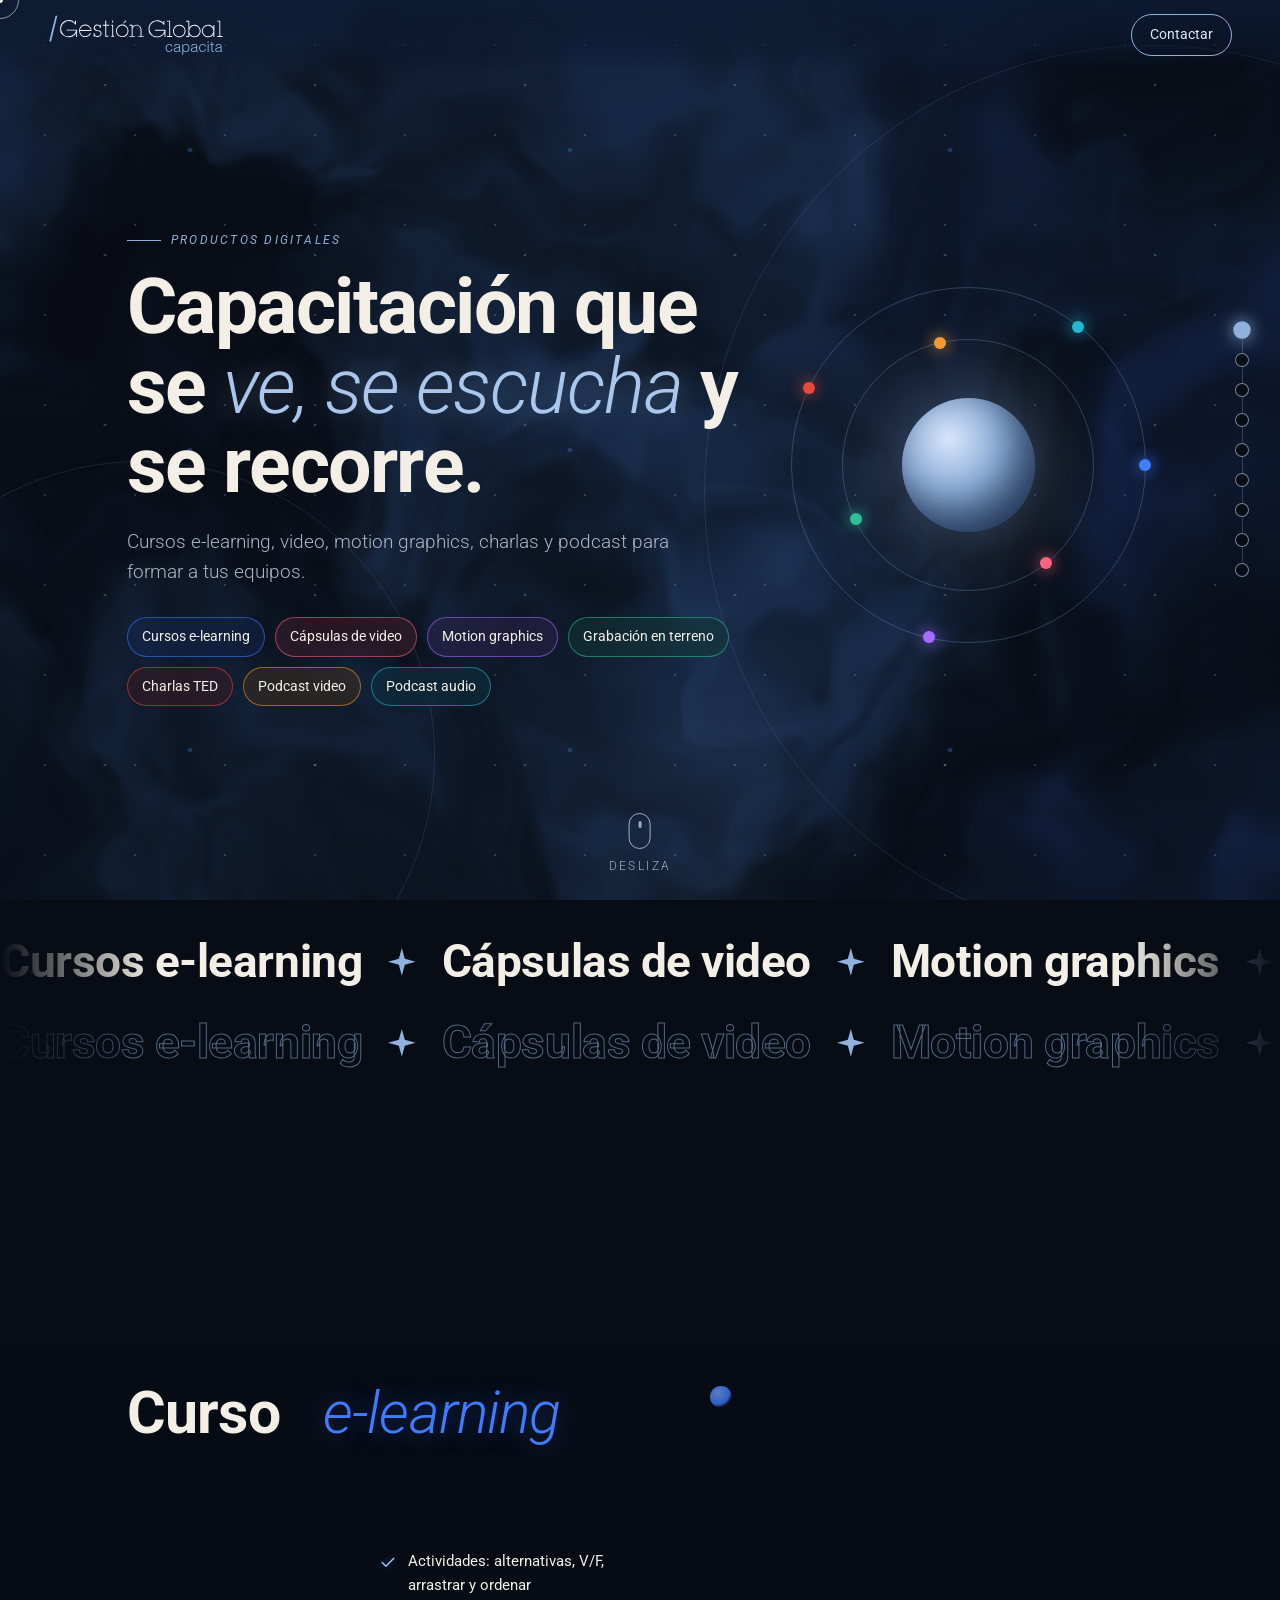
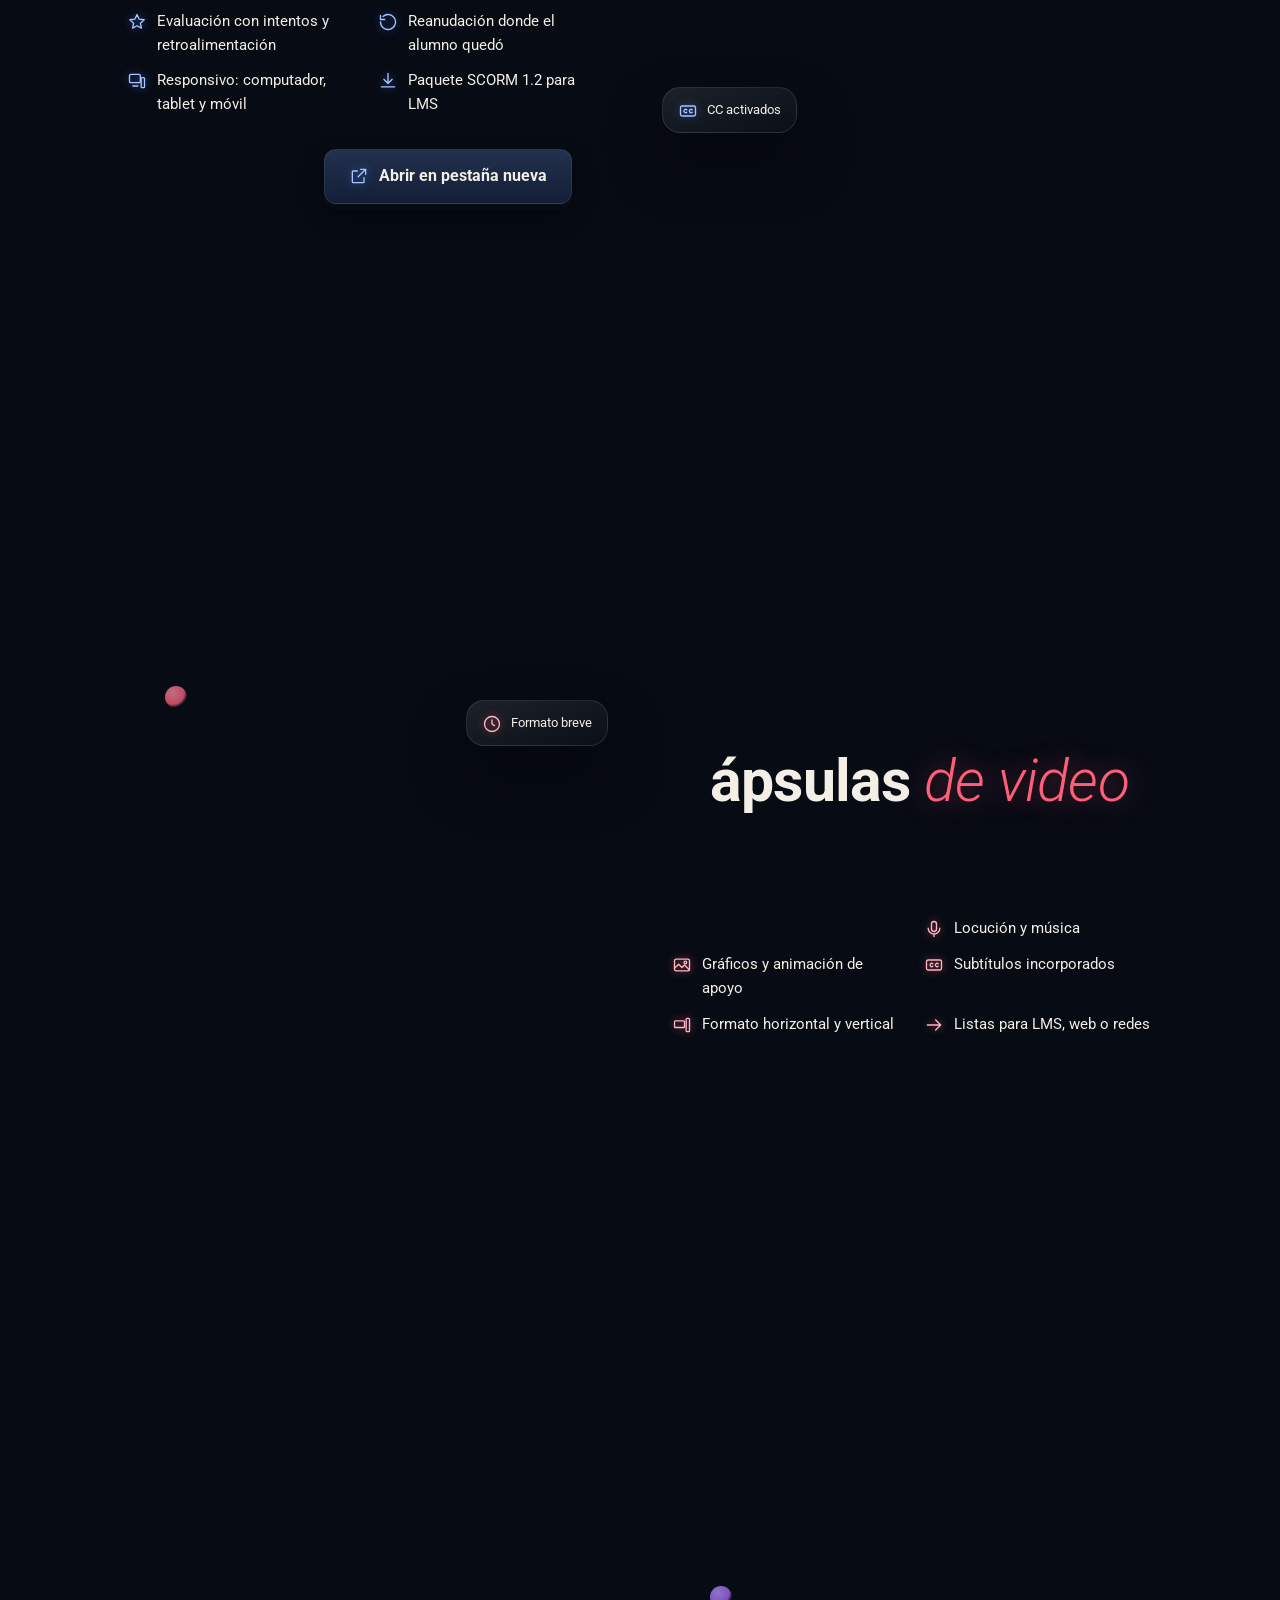
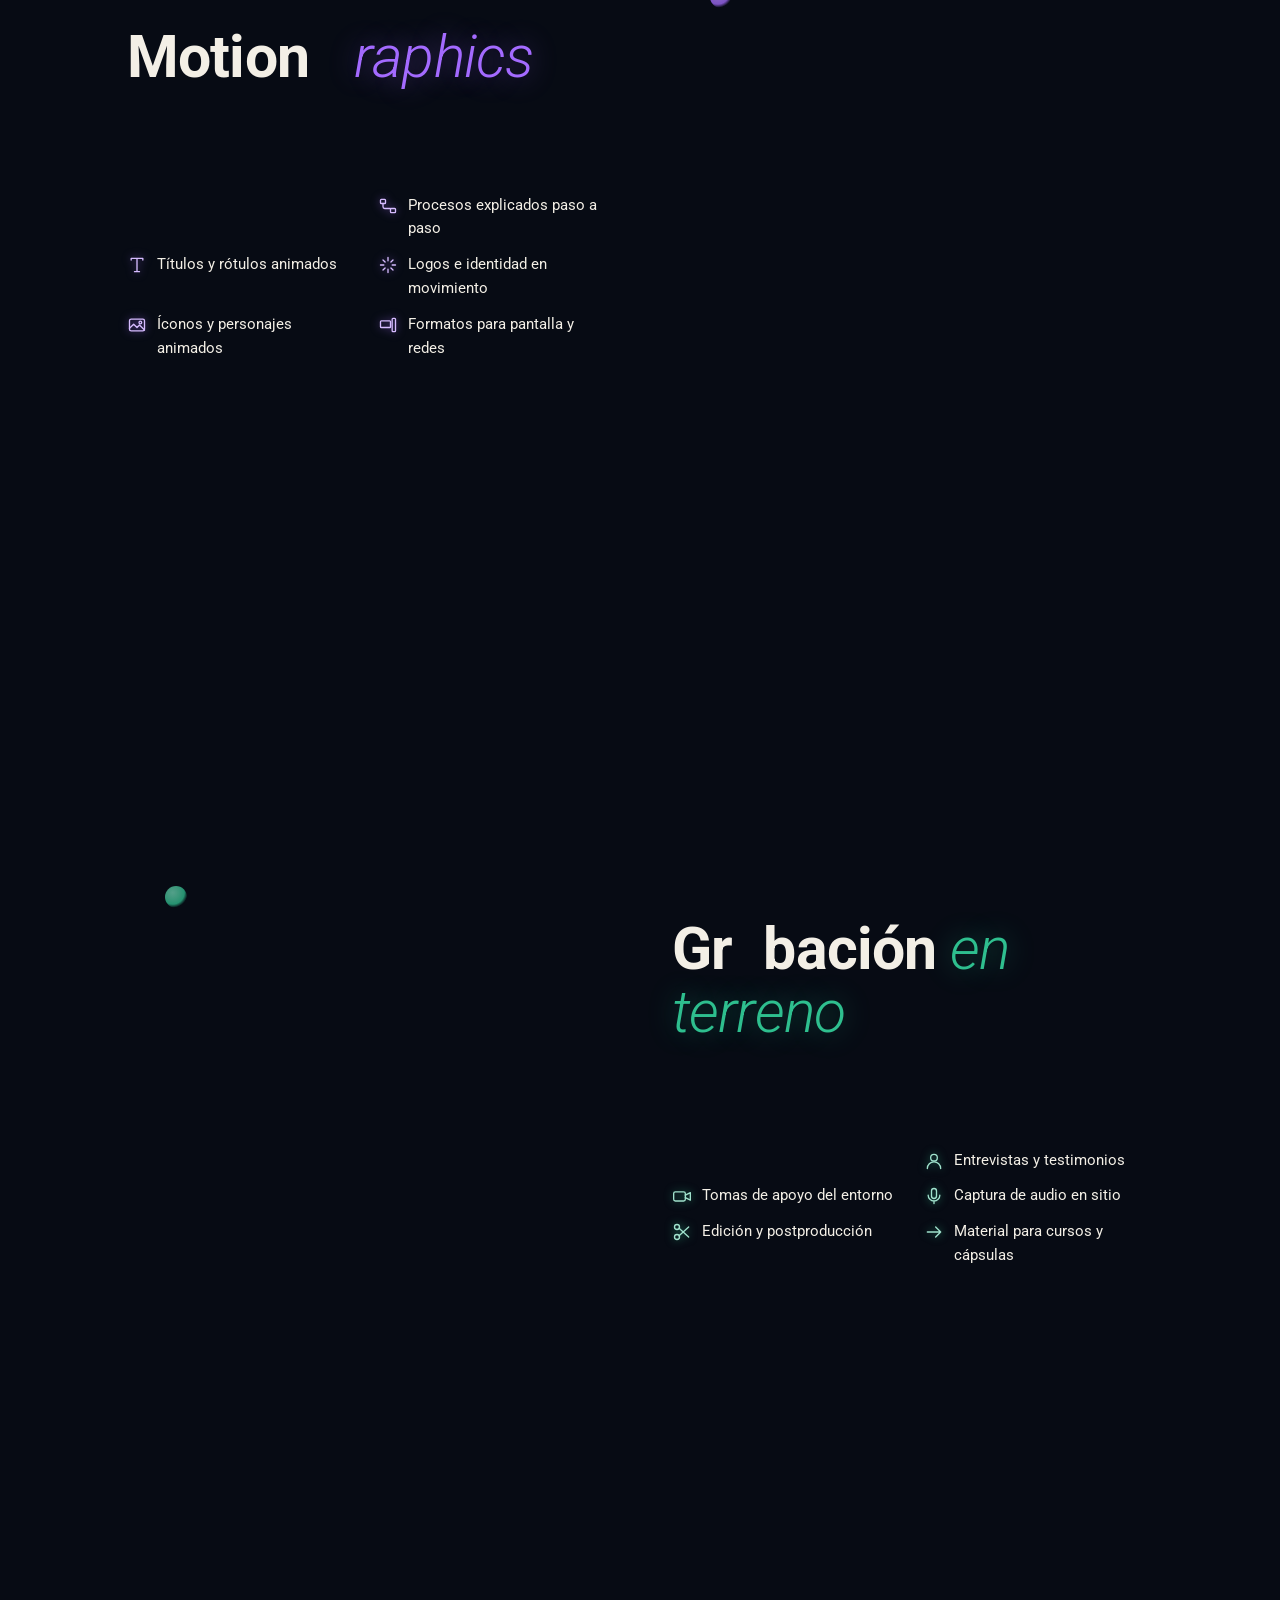
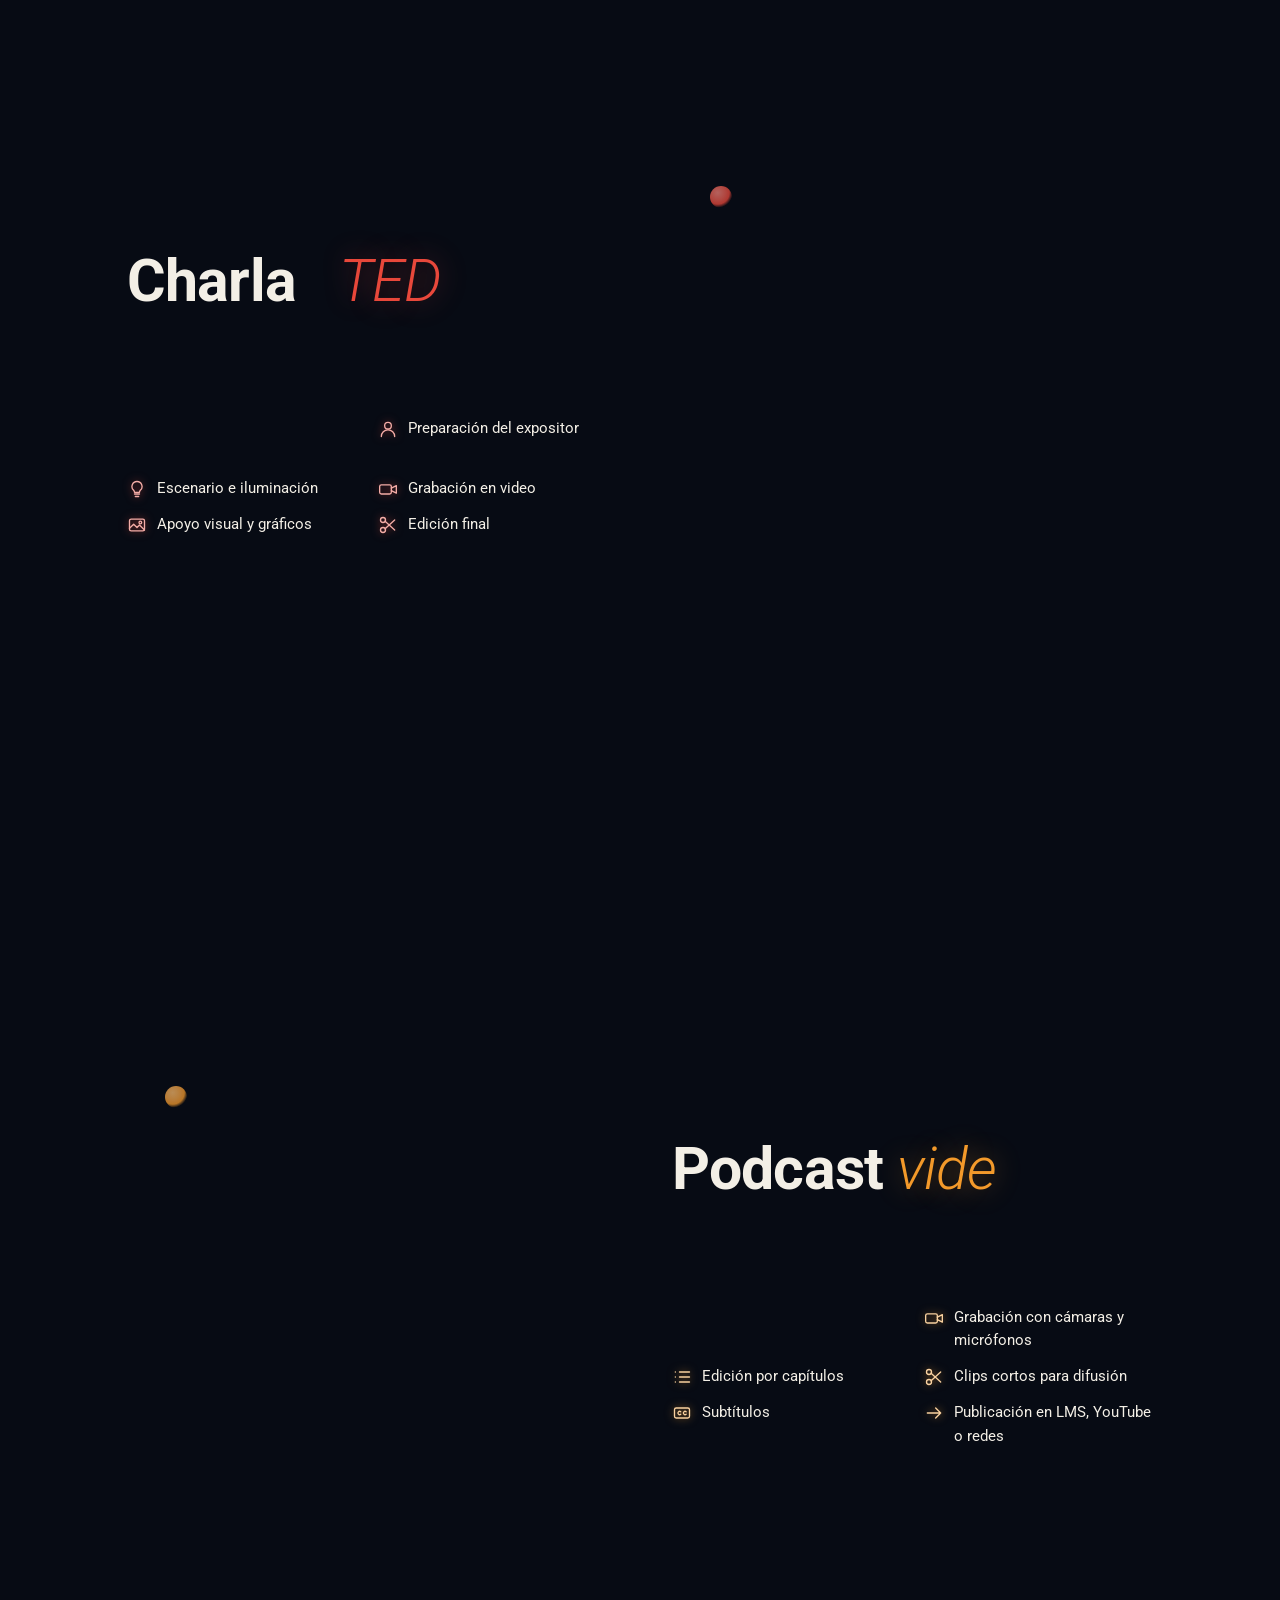
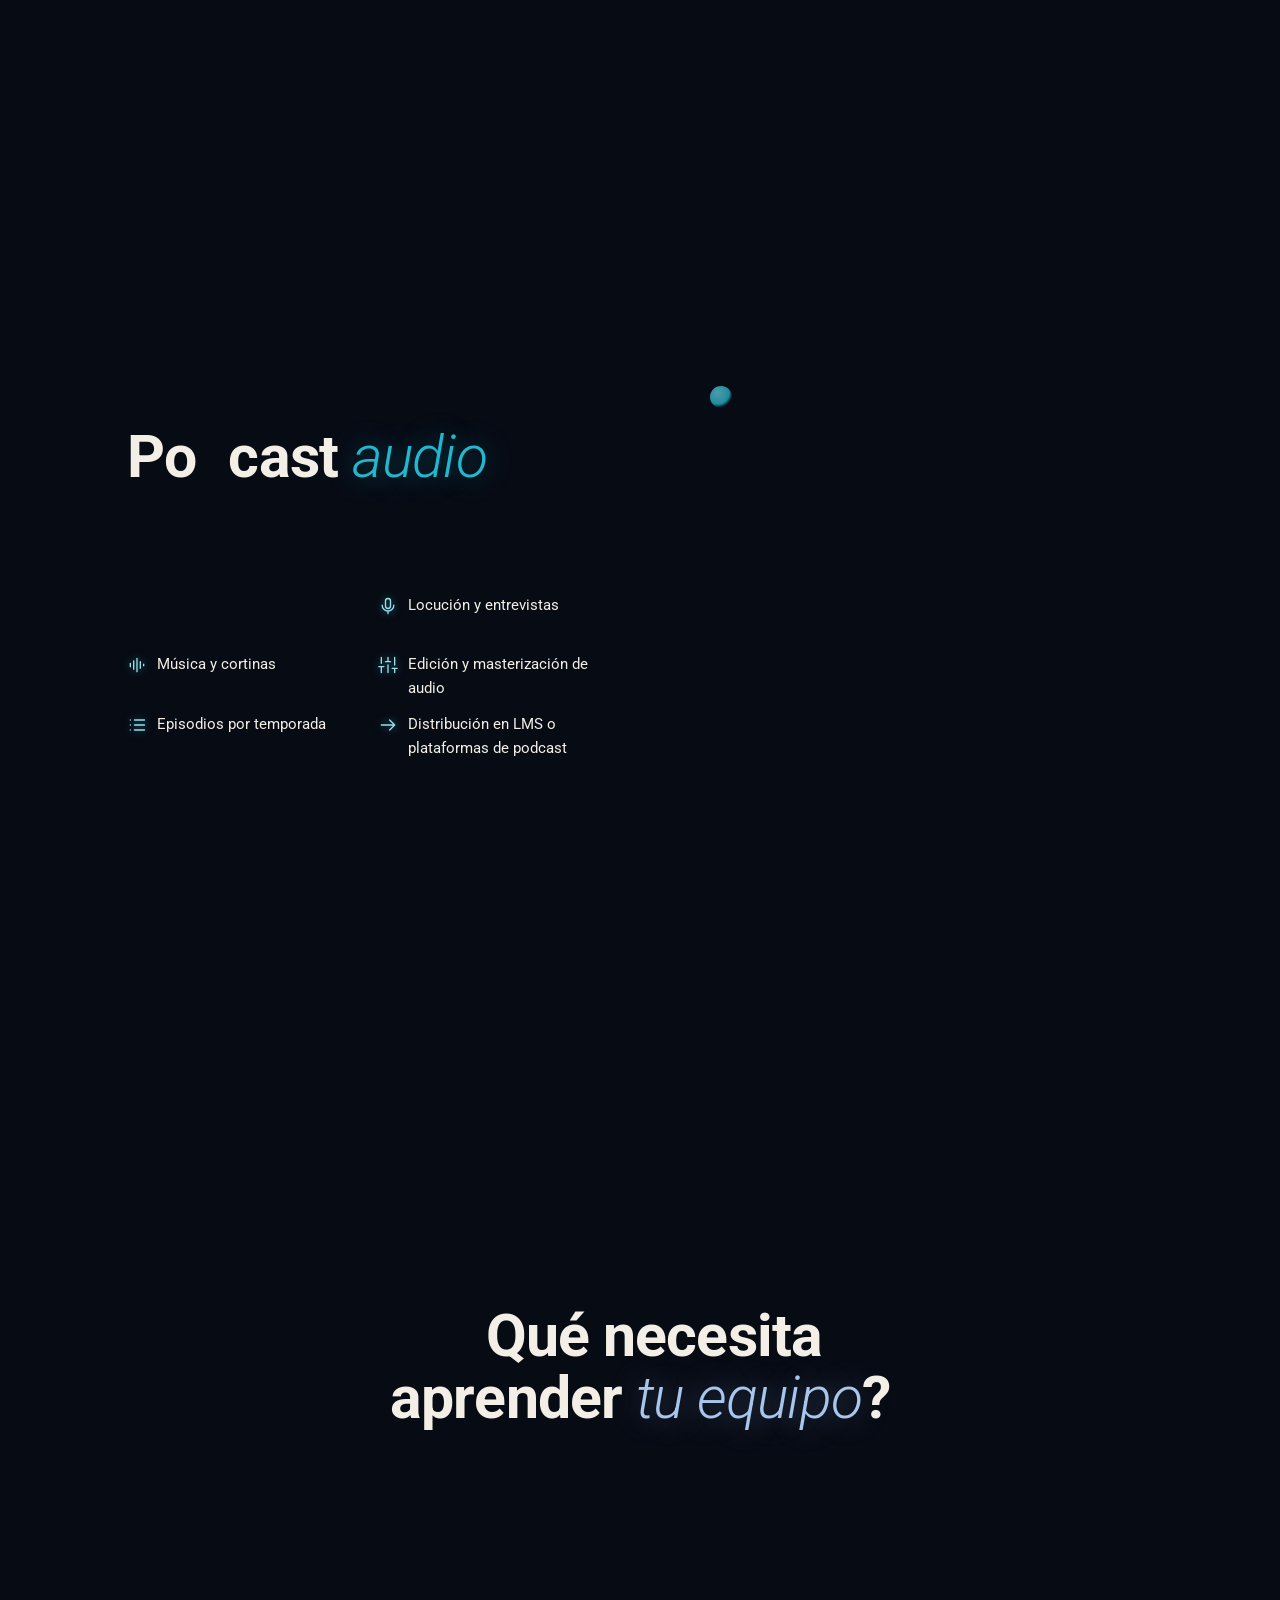
==== commit 15db140b: "v04: reincorpora demo e-learning navegable y tipografía Roboto sobre el nuevo motor de animación Co-" ====
--- a/index.html
+++ b/index.html
@@ -7,6 +7,9 @@
 <meta name="description" content="Cursos e-learning, cápsulas de video, motion graphics, grabación en terreno, charlas y podcast para capacitación.">
 <meta name="theme-color" content="#0c1a33">
 <link rel="icon" href="assets/logo-ggc-claro.svg">
+<link rel="preconnect" href="https://fonts.googleapis.com">
+<link rel="preconnect" href="https://fonts.gstatic.com" crossorigin>
+<link rel="stylesheet" href="https://fonts.googleapis.com/css2?family=Roboto:ital,wght@0,300;0,400;0,700;1,300;1,400;1,700&display=swap">
 <style>
   @property --ang{syntax:'<angle>';inherits:false;initial-value:0deg}
   :root{
@@ -19,9 +22,12 @@
   }
   *{box-sizing:border-box;margin:0;padding:0}
   html{overflow-x:clip}
+  /* sin barra de desplazamiento visible: la navegación usa los puntos laterales, la barra de progreso y el teclado */
+  html{scrollbar-width:none;-ms-overflow-style:none}
+  html::-webkit-scrollbar,body::-webkit-scrollbar,dialog::-webkit-scrollbar{width:0;height:0;display:none}
   html.lenis,html.lenis body{height:auto}
   .lenis.lenis-smooth{scroll-behavior:auto!important}
-  body{background:var(--bg);color:var(--ink);font-family:"Segoe UI",system-ui,-apple-system,Roboto,Arial,sans-serif;line-height:1.55;overflow-x:clip;-webkit-font-smoothing:antialiased}
+  body{background:var(--bg);color:var(--ink);font-family:"Roboto",system-ui,-apple-system,"Segoe UI",Arial,sans-serif;font-weight:400;line-height:1.55;overflow-x:clip;-webkit-font-smoothing:antialiased}
   a{color:inherit}
   ::selection{background:var(--blue2);color:var(--navy)}
 
@@ -170,6 +176,35 @@
   .v-screen .row div{border-radius:10px;background:color-mix(in srgb,var(--c) 20%,transparent);border:1px solid color-mix(in srgb,var(--c) 40%,transparent)}
   .v-screen .audio{height:8px;border-radius:4px;background:rgba(255,255,255,.12);position:relative;overflow:hidden}
   .v-screen .audio::after{content:"";position:absolute;inset:0 45% 0 0;background:linear-gradient(90deg,var(--blue),var(--blue2))}
+  /* demo navegable dentro de la tarjeta e-learning */
+  .v-demo{padding:0;cursor:pointer;display:block;text-align:left;color:inherit;font:inherit;border:1px solid color-mix(in srgb,var(--c) 45%,rgba(255,255,255,.1))}
+  .v-demo img{position:absolute;inset:0;width:100%;height:100%;object-fit:cover;transition:transform .8s var(--ease)}
+  .v-demo:hover img,.v-demo:focus-visible img{transform:scale(1.04)}
+  .v-demo::before{content:"";position:absolute;inset:0;z-index:1;background:linear-gradient(180deg,rgba(7,11,20,.1) 30%,rgba(7,11,20,.85))}
+  .v-demo .demo-top{position:absolute;left:14px;top:12px;z-index:2;display:flex;gap:6px}.v-demo .demo-top b{width:9px;height:9px;border-radius:50%;background:rgba(255,255,255,.4)}
+  .v-demo .demo-copy{position:absolute;left:18px;right:18px;bottom:16px;z-index:2}
+  .v-demo .demo-copy small{display:block;font-size:.7rem;letter-spacing:.16em;text-transform:uppercase;color:var(--blue2)}
+  .v-demo .demo-copy strong{display:block;font-size:1.1rem;line-height:1.2;margin-top:4px}
+  .v-demo .play{position:absolute;left:50%;top:42%;transform:translate(-50%,-50%);z-index:2;background:color-mix(in srgb,var(--c) 55%,rgba(7,11,20,.4));border-color:rgba(255,255,255,.6);box-shadow:0 0 0 0 color-mix(in srgb,var(--c) 60%,transparent);animation:pulse 2.6s var(--ease) infinite}
+  @keyframes pulse{70%{box-shadow:0 0 0 18px transparent}100%{box-shadow:0 0 0 0 transparent}}
+  .btn .ic{margin:0}
+  button.btn{font:inherit;cursor:pointer;color:inherit}
+  button.btn.primary{color:var(--navy)}
+  .btn.primary .ic{stroke:var(--navy);filter:none}
+  /* ventana del demo */
+  dialog.demo{position:fixed;inset:0;width:min(1280px,96vw);height:min(760px,92vh);max-width:none;max-height:none;margin:auto;padding:0;border:1px solid var(--line);border-radius:18px;
+    background:#0c1a33;color:var(--ink);overflow:hidden;box-shadow:0 40px 120px rgba(0,0,0,.7)}
+  dialog.demo::backdrop{background:rgba(3,6,14,.78);backdrop-filter:blur(6px);-webkit-backdrop-filter:blur(6px)}
+  dialog.demo[open]{display:flex;flex-direction:column;animation:demoIn .45s var(--ease)}
+  @keyframes demoIn{from{opacity:0;transform:translateY(16px) scale(.98)}}
+  .demo-bar{display:flex;align-items:center;gap:12px;padding:10px 12px 10px 18px;border-bottom:1px solid var(--line);background:linear-gradient(180deg,#12274a,#0c1a33);font-size:.88rem}
+  .demo-bar span{flex:1;color:#cfdcf0;white-space:nowrap;overflow:hidden;text-overflow:ellipsis}
+  .demo-bar button{display:inline-flex;align-items:center;gap:6px;border:1px solid var(--line);background:rgba(255,255,255,.04);color:#dbe7f7;border-radius:999px;padding:6px 12px;font:inherit;font-size:.8rem;cursor:pointer}
+  .demo-bar button:hover{background:rgba(143,176,220,.18)}
+  .demo-bar .x{width:34px;height:34px;padding:0;justify-content:center;font-size:1.3rem;line-height:1}
+  dialog.demo iframe{flex:1;width:100%;border:0;background:#0c1a33}
+  @media (max-width:900px){dialog.demo{width:100vw;height:100svh;border-radius:0;border:0}}
+  .demo-open .cur{display:none}
   /* video / podcast video */
   .glow::before{content:"";position:absolute;inset:0;background:radial-gradient(60% 70% at 30% 30%,color-mix(in srgb,var(--c) 40%,transparent),transparent),radial-gradient(50% 60% at 80% 80%,rgba(143,176,220,.2),transparent)}
   .center{display:grid;place-items:center}
@@ -247,6 +282,13 @@
     .grain{display:none}
   }
   :focus-visible{outline:2px solid var(--blue2);outline-offset:3px}
+  /* ---------- Tipografía Roboto: negrita 700, regular 400, light 300 y cursiva ---------- */
+  h1,h2,b,strong,.btn,.v-demo .demo-copy strong,.mq-row span{font-weight:700}
+  .blue,.hl{font-style:italic;font-weight:300}
+  .lead,.scroll-hint,.v-demo .demo-copy small,.cc,.tc{font-weight:300}
+  .eyebrow,.tag,ul.feats li,.chips a,.chip,.demo-bar,nav.dots a::after{font-weight:400}
+  .eyebrow,.tag{font-style:italic}
+  button,input,select,textarea{font-family:inherit}
 </style>
 <script>document.documentElement.classList.add(matchMedia('(prefers-reduced-motion: reduce)').matches ? 'reduced' : 'motion');</script>
 </head>
@@ -320,6 +362,14 @@
   </section>
 </main>
 
+<dialog class="demo" id="demo" aria-label="Demo de curso e-learning">
+  <div class="demo-bar">
+    <span id="demo-title">Demo v0.1</span>
+    <button type="button" class="x" id="demo-close" aria-label="Cerrar demo">×</button>
+  </div>
+  <iframe id="demo-frame" title="Demo navegable del curso" allow="fullscreen; autoplay" allowfullscreen></iframe>
+</dialog>
+
 <script src="assets/vendor/gsap.min.js"></script>
 <script src="assets/vendor/ScrollTrigger.min.js"></script>
 <script src="assets/vendor/SplitText.min.js"></script>
@@ -332,7 +382,8 @@
     feats:[['wave','Locución sincronizada y subtítulos (CC)'],['check','Actividades: alternativas, V/F, arrastrar y ordenar'],
            ['star','Evaluación con intentos y retroalimentación'],['resume','Reanudación donde el alumno quedó'],
            ['devices','Responsivo: computador, tablet y móvil'],['down','Paquete SCORM 1.2 para LMS']],
-    chips:[['check','Revisado'],['cc','CC activados']] },
+    chips:[['check','Revisado'],['cc','CC activados']],
+    demo:{ href:'demo-arauco-cultura/index.html', version:'Demo v0.1', titulo:'Cultura Mapuche y Territorio', etiqueta:'Demo navegable · 10 láminas', imagen:'assets/demo-arauco-portada.jpg' } },
   { id:'capsulas', nombre:'Cápsulas de video', color:'#ff5f7a', visual:'player',
     lead:'Videos breves para explicar un tema, reforzar un procedimiento o comunicar un mensaje a tus equipos.',
     feats:[['doc','Guion a partir de tu contenido'],['mic','Locución y música'],['image','Gráficos y animación de apoyo'],
@@ -392,6 +443,8 @@
   light:'<path d="M9 18h6M10 21h4M12 3a6 6 0 0 0-4 10.5c.7.7 1 1.5 1 2.5h6c0-1 .3-1.8 1-2.5A6 6 0 0 0 12 3z"/>',
   list:'<path d="M9 6h12M9 12h12M9 18h12M4 6h.01M4 12h.01M4 18h.01"/>',
   sliders:'<path d="M4 21v-7M4 10V3M12 21v-9M12 8V3M20 21v-5M20 12V3M1 14h6M9 8h6M17 16h6"/>',
+  play:'<circle cx="12" cy="12" r="9"/><path d="M10 8.5l5.5 3.5-5.5 3.5z"/>',
+  external:'<path d="M14 4h6v6M20 4l-9 9"/><path d="M18 14v5a1 1 0 0 1-1 1H5a1 1 0 0 1-1-1V7a1 1 0 0 1 1-1h5"/>',
   head:'<path d="M3 18v-6a9 9 0 0 1 18 0v6"/><rect x="2" y="15" width="5" height="6" rx="1.5"/><rect x="17" y="15" width="5" height="6" rx="1.5"/>',
 };
 const icon = k => `<svg class="ic" viewBox="0 0 24 24" aria-hidden="true">${IC[k]||''}</svg>`;
@@ -428,12 +481,13 @@
         <h2 data-split>${w1} <span class="hl">${rest.join(' ')}</span></h2>
         <p class="lead">${p.lead}</p>
         <ul class="feats">${p.feats.map(([k, t]) => `<li>${icon(k)}${t}</li>`).join('')}</ul>
+        ${p.demo ? `<div class="btns"><button type="button" class="btn primary" data-demo="${p.id}" data-magnetic>${icon('play')}Navegar demo</button><a class="btn" href="${p.demo.href}" target="_blank" rel="noopener" data-magnetic>${icon('external')}Abrir en pestaña nueva</a></div>` : ''}
       </div>
-      <div class="visual" aria-hidden="true">
-        ${VISUAL[p.visual]()}
-        ${(p.chips || []).map(([k, t], j) => `<div class="card chip c${j + 1}" data-depth="${1 + j * 0.5}">${icon(k)}${t}</div>`).join('')}
-        <span class="float f1" data-depth="2.2"></span>
-        <span class="float f2" data-depth="1.8"></span>
+      <div class="visual" ${p.demo ? '' : 'aria-hidden="true"'}>
+        ${p.demo ? `<button type="button" class="card main v-demo" data-demo="${p.id}" data-depth="0.6" aria-label="Navegar demo: ${p.demo.titulo}"><img src="${p.demo.imagen}" alt="" loading="lazy"><span class="demo-top" aria-hidden="true"><b></b><b></b><b></b></span><span class="play" aria-hidden="true"></span><span class="demo-copy"><small>${p.demo.etiqueta}</small><strong>${p.demo.titulo}</strong></span></button>` : VISUAL[p.visual]()}
+        ${(p.chips || []).map(([k, t], j) => `<div class="card chip c${j + 1}" aria-hidden="true" data-depth="${1 + j * 0.5}">${icon(k)}${t}</div>`).join('')}
+        <span class="float f1" data-depth="2.2" aria-hidden="true"></span>
+        <span class="float f2" data-depth="1.8" aria-hidden="true"></span>
       </div>
     </div>`;
   main.insertBefore(s, contacto);
@@ -607,8 +661,30 @@
   }
   requestAnimationFrame(loop);
 
+  /* ---- Demo navegable en ventana (iframe); se descarga al cerrar para detener audio ---- */
+  const dlg = document.getElementById('demo'), demoFrame = document.getElementById('demo-frame');
+  let opener = null;
+  document.querySelectorAll('[data-demo]').forEach(b => b.addEventListener('click', () => {
+    const p = PRODUCTOS.find(x => x.id === b.dataset.demo); if (!p) return;
+    opener = b;
+    document.getElementById('demo-title').textContent = p.demo.version || 'Demo';
+    demoFrame.src = p.demo.href;
+    dlg.showModal(); document.documentElement.classList.add('demo-open'); document.documentElement.style.overflow = 'hidden';
+    if (lenis) lenis.stop();
+    setTimeout(() => demoFrame.focus(), 300);
+  }));
+  const closeDemo = () => { if (dlg.open) dlg.close(); };
+  document.getElementById('demo-close').addEventListener('click', closeDemo);
+  dlg.addEventListener('click', e => { if (e.target === dlg) closeDemo(); });
+  dlg.addEventListener('close', () => {
+    demoFrame.src = 'about:blank'; document.documentElement.classList.remove('demo-open'); document.documentElement.style.overflow = '';
+    if (lenis) lenis.start();
+    opener?.focus({preventScroll: true});
+  });
+
   /* ---- Teclado ---- */
   addEventListener('keydown', e => {
+    if (dlg.open) return;
     if (/input|textarea|select/i.test(document.activeElement.tagName)) return;
     const map = {ArrowDown: 1, PageDown: 1, ArrowUp: -1, PageUp: -1};
     let n = null;
@@ -700,6 +776,7 @@
       .from(sec.querySelector('.tag'), {x: () => ts * W() * .6, opacity: 0, rotation: ts * -10}, 0)
       .from(splits.get(sec.querySelector('h2')).chars, charsFrom(), .05)
       .from(sec.querySelector('.lead'), {x: () => ts * W() * .8, opacity: 0, filter: 'blur(10px)'}, .15)
+      .from(sec.querySelectorAll('.text .btn'), {y: () => H() * .6, x: (i) => (i ? 1 : -1) * W() * .2, rotation: (i) => (i ? 12 : -12), opacity: 0, stagger: .06}, .35)
       .from(sec.querySelectorAll('.feats li'), {x: (i) => (i % 2 ? 1 : -1) * W() * .8, y: () => R(-80, 120), rotation: (i) => (i % 2 ? 8 : -8), opacity: 0, stagger: .05}, .25)
       .from(sec.querySelector('.card.main'), {x: () => vs * W() * .75, y: () => H() * .25, rotationY: vs * -60, rotationZ: vs * 12, scale: .5, opacity: 0, transformPerspective: 1100}, .05)
       .from(sec.querySelectorAll('.chip, .x-card'), {x: () => vs * W() * .9, y: (i) => (i % 2 ? 1 : -1) * H() * .7, rotation: () => R(-35, 35), opacity: 0, stagger: .08}, .2)
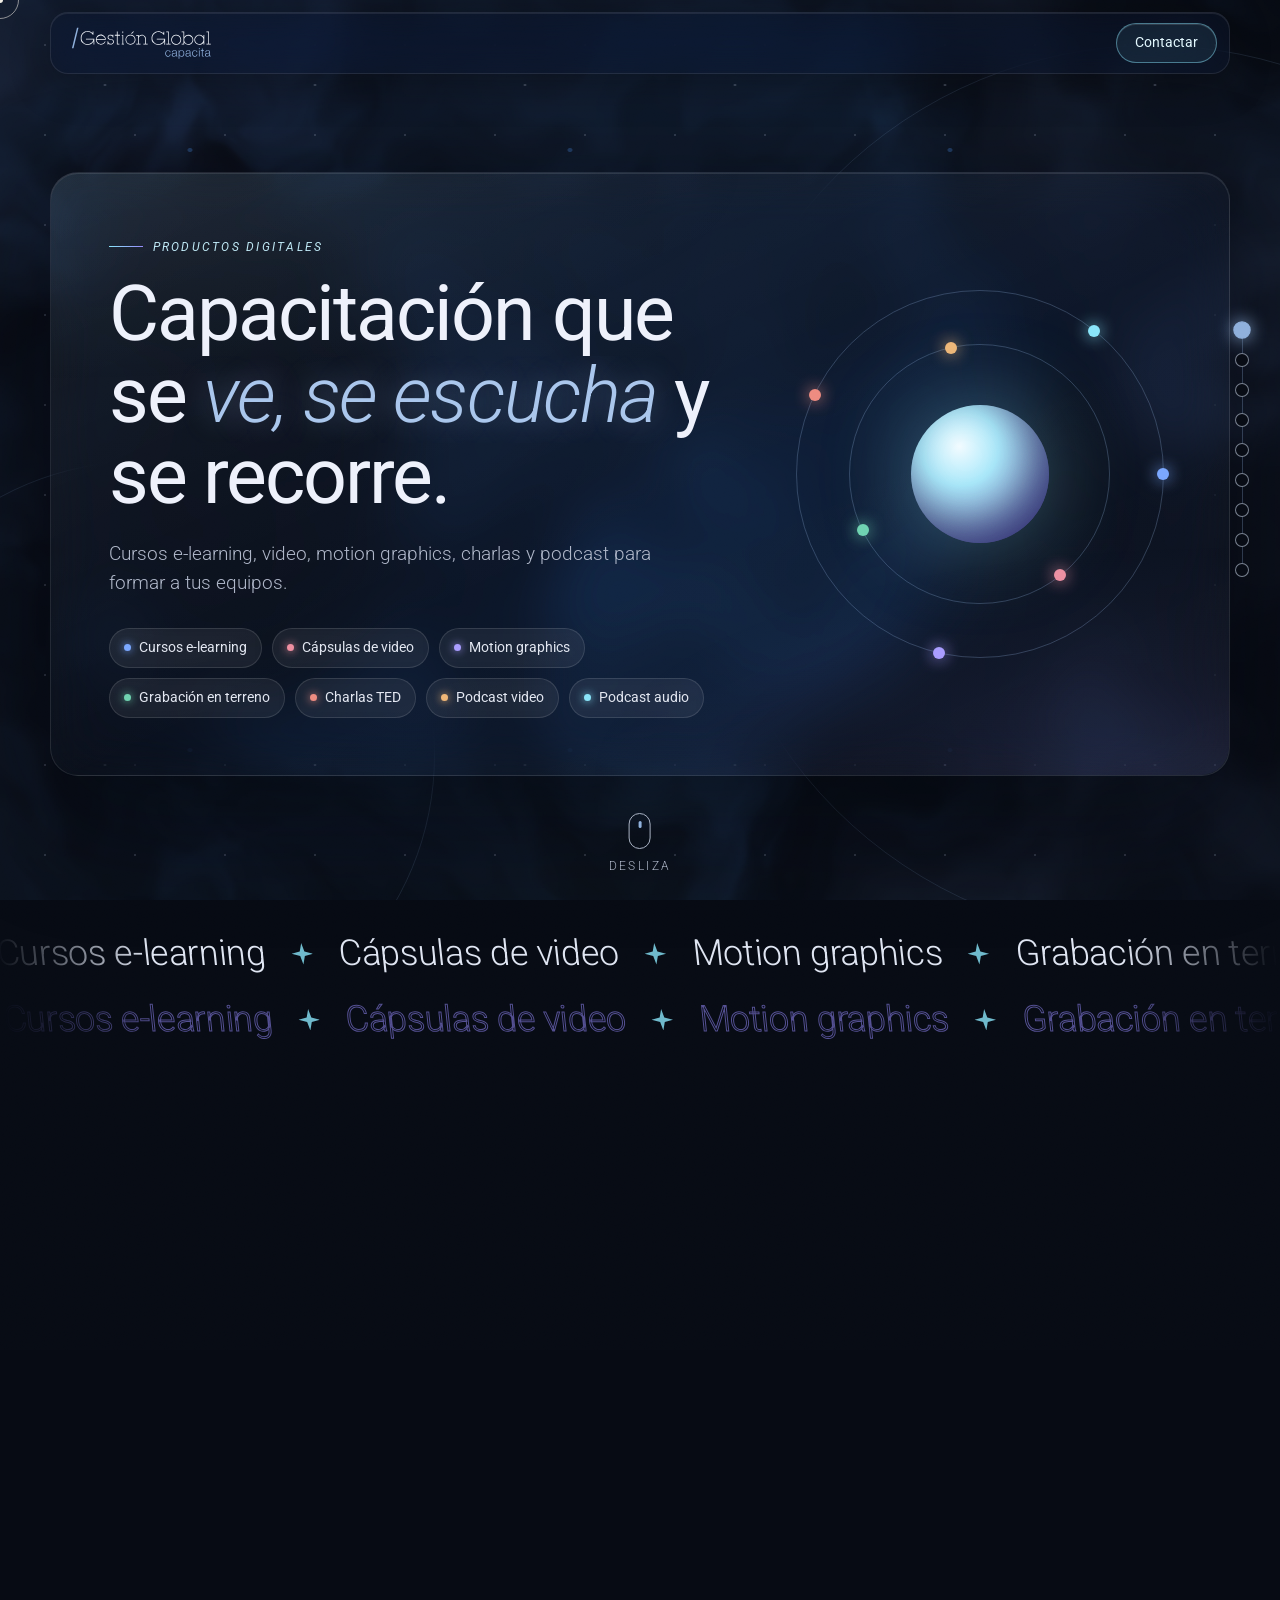
==== commit a2c97a2a: "v05: estilo glass formal, paleta sobria y textos que entran por líneas y frases Co-Authored-By: Clau" ====
--- a/index.html
+++ b/index.html
@@ -289,6 +289,82 @@
   .eyebrow,.tag,ul.feats li,.chips a,.chip,.demo-bar,nav.dots a::after{font-weight:400}
   .eyebrow,.tag{font-style:italic}
   button,input,select,textarea{font-family:inherit}
+  /* ===================== v05 · estilo glass formal (referencia dialedweb) ===================== */
+  :root{--cyan:#89e5fa;--lav:#9489fa}
+  section{padding:96px clamp(14px,3vw,40px) 48px}
+  #contacto{padding-bottom:0}
+  .content{position:relative;padding:clamp(28px,4.5vw,64px);border-radius:28px;
+    background:linear-gradient(155deg,rgba(255,255,255,.065),rgba(255,255,255,.016) 55%,rgba(255,255,255,.03));
+    border:1px solid rgba(255,255,255,.09);
+    box-shadow:inset 0 1px 0 rgba(255,255,255,.10),0 40px 120px rgba(2,4,12,.45);
+    backdrop-filter:blur(26px) saturate(135%);-webkit-backdrop-filter:blur(26px) saturate(135%)}
+  .content::before{content:"";position:absolute;inset:0;border-radius:inherit;pointer-events:none;z-index:-1;
+    background:radial-gradient(120% 70% at 0% 0%,rgba(137,229,250,.07),transparent 50%),radial-gradient(100% 70% at 100% 100%,rgba(148,137,250,.09),transparent 55%)}
+  .product::after{content:"";position:absolute;top:12%;bottom:12%;left:50%;width:1px;pointer-events:none;
+    background:linear-gradient(180deg,transparent,rgba(255,255,255,.16),transparent)}
+  #contacto .content{max-width:860px;flex:0 1 auto;margin-block:auto}
+
+  /* cabecera: barra de vidrio flotante */
+  header{inset:12px 0 auto 0;margin:0 auto;width:min(1180px,calc(100% - 28px));border-radius:18px;padding:10px 12px 10px 20px;
+    background:rgba(14,22,44,.42);border:1px solid rgba(255,255,255,.09);
+    box-shadow:inset 0 1px 0 rgba(255,255,255,.08),0 10px 40px rgba(0,0,0,.3);
+    backdrop-filter:blur(18px) saturate(140%);-webkit-backdrop-filter:blur(18px) saturate(140%)}
+  header.solid{background:rgba(14,22,44,.62);box-shadow:inset 0 1px 0 rgba(255,255,255,.08),0 10px 40px rgba(0,0,0,.35)}
+  header.hide{transform:translateY(-140%)}
+  .brand img{height:clamp(26px,3vw,32px)}
+  .cta-top{padding:8px 18px;border-color:rgba(137,229,250,.45);color:#e3f8fe;background:rgba(137,229,250,.08);box-shadow:inset 0 1px 0 rgba(255,255,255,.12)}
+  .cta-top:hover,.cta-top:focus-visible{background:rgba(137,229,250,.2);color:#fff}
+
+  /* tipografía más sobria */
+  h1,h2{font-weight:400;letter-spacing:-.025em;color:#eef1fb}
+  h1{line-height:1.06}
+  .eyebrow{color:#bfe9f6}
+  .eyebrow::before{background:linear-gradient(90deg,var(--cyan),var(--lav))}
+  .lead{color:#aeb6c8}
+  .ln-mask{padding-bottom:.08em;margin-bottom:-.08em}
+
+  /* botones píldora de vidrio */
+  .btn{border-radius:999px;padding:12px 22px;font-weight:400;letter-spacing:.01em;color:var(--ink);
+    background:rgba(255,255,255,.06);border:1px solid rgba(255,255,255,.14);box-shadow:inset 0 1px 0 rgba(255,255,255,.12);
+    backdrop-filter:blur(10px);-webkit-backdrop-filter:blur(10px);transition:background .3s var(--ease),border-color .3s}
+  .btn:hover{background:rgba(255,255,255,.11)}
+  .btn.primary,button.btn.primary{background:linear-gradient(135deg,rgba(137,229,250,.22),rgba(148,137,250,.22));border-color:rgba(137,229,250,.5);color:#e9fbff;
+    box-shadow:inset 0 1px 0 rgba(255,255,255,.18),0 8px 30px rgba(137,229,250,.14)}
+  .btn.primary:hover{background:linear-gradient(135deg,rgba(137,229,250,.32),rgba(148,137,250,.32))}
+  .btn.primary .ic{stroke:#e9fbff}
+  .btn.primary .pend{color:#e9fbff;border-color:#e9fbff}
+
+  /* etiquetas y listas */
+  .tag{font-style:normal;letter-spacing:.14em;background:color-mix(in srgb,var(--c) 16%,rgba(255,255,255,.04));border-color:color-mix(in srgb,var(--c) 38%,rgba(255,255,255,.1))}
+  ul.feats{gap:14px 26px}
+  ul.feats li{align-items:center;color:#dfe3ee}
+  svg.ic{width:32px;height:32px;padding:7px;margin:0;border-radius:10px;background:rgba(255,255,255,.05);border:1px solid rgba(255,255,255,.09);
+    stroke:color-mix(in srgb,var(--c) 55%,#fff);filter:none}
+  .chip svg.ic,.btn svg.ic{width:20px;height:20px;padding:0;background:none;border:0;border-radius:0}
+  .chips a{background:rgba(255,255,255,.05);border-color:rgba(255,255,255,.12);color:#e3e7f1}
+  .chips a::before{content:"";display:inline-block;width:7px;height:7px;border-radius:50%;background:var(--c);margin-right:8px;box-shadow:0 0 8px var(--c);vertical-align:1px}
+  .chips a:hover,.chips a:focus-visible{background:rgba(255,255,255,.1);border-color:color-mix(in srgb,var(--c) 55%,transparent)}
+
+  /* tarjetas y detalles más sobrios */
+  .card{background:linear-gradient(160deg,rgba(255,255,255,.09),rgba(255,255,255,.025));border-color:rgba(255,255,255,.12);
+    box-shadow:inset 0 1px 0 rgba(255,255,255,.12),0 24px 60px rgba(2,4,12,.45);backdrop-filter:blur(16px) saturate(140%);-webkit-backdrop-filter:blur(16px) saturate(140%)}
+  .main::after{background:conic-gradient(from var(--ang),transparent 0 70%,color-mix(in srgb,var(--c) 70%,#fff) 82%,transparent 92%);animation-duration:9s}
+  .float{opacity:.45}
+  .bignum{opacity:.22;-webkit-text-stroke:1px color-mix(in srgb,var(--c) 70%,#fff)}
+  .grain{opacity:.04}
+  .orbit .core{background:radial-gradient(circle at 35% 30%,#f2fbff,#a9e9fb 30%,#8fb0dc 55%,#6a64c9 85%,#2b2a6b);box-shadow:0 0 90px rgba(137,229,250,.35),inset -14px -18px 40px rgba(12,20,51,.55)}
+  .mq-row span{font-weight:300;font-size:clamp(1.3rem,2.8vw,2.3rem);color:#dfe5f2}
+  .mq-row.rev span{-webkit-text-stroke:1px rgba(148,137,250,.55)}
+  .mq-row svg{fill:var(--cyan);opacity:.8}
+  .cur.ring.hover{background:rgba(137,229,250,.12);border-color:var(--cyan)}
+  footer{background:rgba(12,20,40,.55);backdrop-filter:blur(16px);-webkit-backdrop-filter:blur(16px)}
+
+  @media (max-width:900px){
+    section{padding:84px 34px 32px 12px}
+    .content{padding:26px 20px;border-radius:22px}
+    .product::after{display:none}
+    header{width:calc(100% - 20px);inset:10px 0 auto 0}
+  }
 </style>
 <script>document.documentElement.classList.add(matchMedia('(prefers-reduced-motion: reduce)').matches ? 'reduced' : 'motion');</script>
 </head>
@@ -323,7 +399,7 @@
     <div class="content hero-grid">
       <div class="hero-text">
         <p class="eyebrow">Productos digitales</p>
-        <h1 data-split>Capacitación que se <span class="blue">ve, se escucha</span> y se recorre.</h1>
+        <h1>Capacitación que se <span class="blue">ve, se escucha</span> y se recorre.</h1>
         <p class="lead">Cursos e-learning, video, motion graphics, charlas y podcast para formar a tus equipos.</p>
         <nav class="chips" aria-label="Productos" id="chips"></nav>
       </div>
@@ -346,7 +422,7 @@
   <section id="contacto" data-label="Contacto" data-bg="#2f5ea3" style="--c:#8fb0dc">
     <div class="content">
       <p class="eyebrow" style="justify-content:center">Conversemos</p>
-      <h2 data-split>¿Qué necesita aprender <span class="nw"><span class="blue">tu equipo</span>?</span></h2>
+      <h2>¿Qué necesita aprender <span class="nw"><span class="blue">tu equipo</span>?</span></h2>
       <p class="lead">Cuéntanos el tema y el público, y te proponemos el formato más adecuado.</p>
       <div class="btns">
         <a class="btn primary" href="#" data-pending data-magnetic>Escribir <span class="pend">[CORREO]</span></a>
@@ -377,39 +453,39 @@
 <script>
 /* ===== Contenido: editar aquí productos, textos, colores y orden ===== */
 const PRODUCTOS = [
-  { id:'elearning', nombre:'Cursos e-learning', color:'#3f7cff', visual:'screen',
+  { id:'elearning', nombre:'Cursos e-learning', color:'#7aa7ff', visual:'screen',
     lead:'Cursos interactivos en formato web, empaquetados en SCORM 1.2 para cargarlos en tu plataforma LMS.',
     feats:[['wave','Locución sincronizada y subtítulos (CC)'],['check','Actividades: alternativas, V/F, arrastrar y ordenar'],
            ['star','Evaluación con intentos y retroalimentación'],['resume','Reanudación donde el alumno quedó'],
            ['devices','Responsivo: computador, tablet y móvil'],['down','Paquete SCORM 1.2 para LMS']],
     chips:[['check','Revisado'],['cc','CC activados']],
     demo:{ href:'demo-arauco-cultura/index.html', version:'Demo v0.1', titulo:'Cultura Mapuche y Territorio', etiqueta:'Demo navegable · 10 láminas', imagen:'assets/demo-arauco-portada.jpg' } },
-  { id:'capsulas', nombre:'Cápsulas de video', color:'#ff5f7a', visual:'player',
+  { id:'capsulas', nombre:'Cápsulas de video', color:'#ef8ea0', visual:'player',
     lead:'Videos breves para explicar un tema, reforzar un procedimiento o comunicar un mensaje a tus equipos.',
     feats:[['doc','Guion a partir de tu contenido'],['mic','Locución y música'],['image','Gráficos y animación de apoyo'],
            ['cc','Subtítulos incorporados'],['formats','Formato horizontal y vertical'],['arrow','Listas para LMS, web o redes']],
     chips:[['clock','Formato breve']] },
-  { id:'motion', nombre:'Motion graphics', color:'#a46bff', visual:'motion',
+  { id:'motion', nombre:'Motion graphics', color:'#a99cff', visual:'motion',
     lead:'Animaciones que convierten datos, procesos y conceptos en piezas visuales claras.',
     feats:[['chart','Infografías y datos animados'],['flow','Procesos explicados paso a paso'],['type','Títulos y rótulos animados'],
            ['spark','Logos e identidad en movimiento'],['image','Íconos y personajes animados'],['formats','Formatos para pantalla y redes']],
     chips:[['spark','Animación 2D']] },
-  { id:'terreno', nombre:'Grabación en terreno', color:'#2fbf8f', visual:'rec',
+  { id:'terreno', nombre:'Grabación en terreno', color:'#6fd3b0', visual:'rec',
     lead:'Registramos en tu faena, planta u oficina: procedimientos, testimonios y entornos reales de trabajo.',
     feats:[['flow','Registro de procedimientos'],['user','Entrevistas y testimonios'],['camera','Tomas de apoyo del entorno'],
            ['mic','Captura de audio en sitio'],['cut','Edición y postproducción'],['arrow','Material para cursos y cápsulas']],
     chips:[['pin','En tu lugar de trabajo']] },
-  { id:'ted', nombre:'Charlas TED', color:'#e8483b', visual:'stage',
+  { id:'ted', nombre:'Charlas TED', color:'#ee8b80', visual:'stage',
     lead:'Charlas breves de un experto o líder frente a cámara, con puesta en escena y una narrativa cuidada.',
     feats:[['doc','Guion y estructura de la charla'],['user','Preparación del expositor'],['light','Escenario e iluminación'],
            ['camera','Grabación en video'],['image','Apoyo visual y gráficos'],['cut','Edición final']],
     chips:[['user','Un mensaje, una idea']] },
-  { id:'podvideo', nombre:'Podcast video', color:'#f39a2b', visual:'podvideo',
+  { id:'podvideo', nombre:'Podcast video', color:'#efb676', visual:'podvideo',
     lead:'Conversaciones grabadas en video para profundizar temas con expertos de tu organización.',
     feats:[['users','Formato conversación o entrevista'],['camera','Grabación con cámaras y micrófonos'],['list','Edición por capítulos'],
            ['cut','Clips cortos para difusión'],['cc','Subtítulos'],['arrow','Publicación en LMS, YouTube o redes']],
     chips:[['users','Conversación']] },
-  { id:'podaudio', nombre:'Podcast audio', color:'#22b8cf', visual:'audio',
+  { id:'podaudio', nombre:'Podcast audio', color:'#89e5fa', visual:'audio',
     lead:'Episodios de audio para aprender en cualquier momento: en el trayecto, en terreno o en la oficina.',
     feats:[['doc','Guion o pauta de conversación'],['mic','Locución y entrevistas'],['wave','Música y cortinas'],
            ['sliders','Edición y masterización de audio'],['list','Episodios por temporada'],['arrow','Distribución en LMS o plataformas de podcast']],
@@ -478,7 +554,7 @@
     <div class="content product ${rev ? 'rev' : ''}">
       <div class="text">
         <span class="tag">Producto ${num}</span>
-        <h2 data-split>${w1} <span class="hl">${rest.join(' ')}</span></h2>
+        <h2>${w1} <span class="hl">${rest.join(' ')}</span></h2>
         <p class="lead">${p.lead}</p>
         <ul class="feats">${p.feats.map(([k, t]) => `<li>${icon(k)}${t}</li>`).join('')}</ul>
         ${p.demo ? `<div class="btns"><button type="button" class="btn primary" data-demo="${p.id}" data-magnetic>${icon('play')}Navegar demo</button><a class="btn" href="${p.demo.href}" target="_blank" rel="noopener" data-magnetic>${icon('external')}Abrir en pestaña nueva</a></div>` : ''}
@@ -586,9 +662,9 @@
         vec2 r=vec2(fbm(p*1.3+2.*q+vec2(1.7,9.2+uS)+t*.6),fbm(p*1.3+2.*q+vec2(8.3,2.8)-t*.4));
         float f=fbm(p*1.2+2.4*r);
         vec3 col=vec3(.027,.043,.078);
-        col=mix(col,uA*.62,smoothstep(.38,.95,f));
-        col=mix(col,uB*.5,smoothstep(.5,1.,r.x)*.75);
-        col+=vec3(.43,.55,.69)*.12*smoothstep(.62,1.,q.y);
+        col=mix(col,uA*.46,smoothstep(.38,.95,f));
+        col=mix(col,uB*.36,smoothstep(.5,1.,r.x)*.75);
+        col+=vec3(.54,.90,.98)*.06*smoothstep(.62,1.,q.y);col+=vec3(.58,.54,.98)*.08*smoothstep(.55,1.,r.y);
         col*=.5+.5*smoothstep(1.3,.3,length(uv-vec2(.55,.55)));
         gl_FragColor=vec4(col,1.);
       }`;
@@ -702,13 +778,13 @@
   if (!hasGSAP || reduce) { intro.remove(); return; }
 
   /* ================= Animaciones GSAP ================= */
+  document.fonts.ready.then(() => {
   gsap.registerPlugin(ScrollTrigger, SplitText);
   const W = () => innerWidth, H = () => innerHeight;
-  const R = gsap.utils.random;
-  const splits = new Map();
-  document.querySelectorAll('[data-split]').forEach(el => splits.set(el, SplitText.create(el, {type: 'words,chars', wordsClass: 'wd', charsClass: 'ch', aria: 'auto'})));
-
-  /* ---- Cursor y microinteracciones (solo mouse) ---- */
+  // Títulos y párrafos se dividen por LÍNEAS (con máscara): cada línea sube desde su propia ranura
+  const lines = el => SplitText.create(el, {type: 'lines', mask: 'lines', linesClass: 'ln', aria: 'auto'}).lines;
+
+  /* ---- Cursor y microinteracciones sobrias (solo mouse) ---- */
   if (fine) {
     document.documentElement.classList.add('has-cursor');
     const dot = document.querySelector('.cur.dot'), ring = document.querySelector('.cur.ring');
@@ -717,79 +793,74 @@
     addEventListener('pointermove', e => { dx(e.clientX); dy(e.clientY); rx(e.clientX); ry(e.clientY); });
     document.addEventListener('pointerover', e => ring.classList.toggle('hover', !!e.target.closest('a,button,.visual')));
 
-    // botones magnéticos
     document.querySelectorAll('[data-magnetic]').forEach(el => {
       el.addEventListener('pointermove', e => {
         const b = el.getBoundingClientRect();
-        gsap.to(el, {x: (e.clientX - b.left - b.width / 2) * .35, y: (e.clientY - b.top - b.height / 2) * .45, duration: .4, ease: 'power3', overwrite: 'auto'});
+        gsap.to(el, {x: (e.clientX - b.left - b.width / 2) * .18, y: (e.clientY - b.top - b.height / 2) * .25, duration: .5, ease: 'power3', overwrite: 'auto'});
       });
-      el.addEventListener('pointerleave', () => gsap.to(el, {x: 0, y: 0, duration: .8, ease: 'elastic.out(1,.4)', overwrite: 'auto'}));
+      el.addEventListener('pointerleave', () => gsap.to(el, {x: 0, y: 0, duration: .7, ease: 'power3.out', overwrite: 'auto'}));
     });
 
-    // inclinación 3D con brillo en las ilustraciones
     document.querySelectorAll('.visual').forEach(v => {
-      gsap.set(v, {transformPerspective: 1000});
+      gsap.set(v, {transformPerspective: 1200});
       v.addEventListener('pointermove', e => {
         const b = v.getBoundingClientRect(), px = (e.clientX - b.left) / b.width, py = (e.clientY - b.top) / b.height;
         v.style.setProperty('--gx', px * 100 + '%'); v.style.setProperty('--gy', py * 100 + '%');
-        gsap.to(v, {rotationY: (px - .5) * 14, rotationX: -(py - .5) * 10, duration: .6, ease: 'power3', overwrite: 'auto'});
+        gsap.to(v, {rotationY: (px - .5) * 8, rotationX: -(py - .5) * 6, duration: .8, ease: 'power3', overwrite: 'auto'});
       });
-      v.addEventListener('pointerleave', () => gsap.to(v, {rotationY: 0, rotationX: 0, duration: 1, ease: 'elastic.out(1,.5)', overwrite: 'auto'}));
+      v.addEventListener('pointerleave', () => gsap.to(v, {rotationY: 0, rotationX: 0, duration: 1, ease: 'power3.out', overwrite: 'auto'}));
     });
   }
 
-  /* ---- Cinta: se inclina con la velocidad del scroll ---- */
-  const mq = document.querySelector('.marquee'), skew = gsap.quickTo(mq, 'skewX', {duration: .5, ease: 'power3'});
-  if (lenis) lenis.on('scroll', ({velocity}) => skew(gsap.utils.clamp(-12, 12, -velocity * 0.6)));
-
-  /* ---- Piezas que llegan desde afuera: utilidades ---- */
-  const charsFrom = () => ({
-    x: () => R(-W() * .45, W() * .45), y: () => R(-H() * .5, H() * .5),
-    rotation: () => R(-120, 120), scale: () => R(.3, 2.2), opacity: 0, stagger: {each: .012, from: 'random'}
-  });
-
-  /* ---- Hero: se arma al cargar y se dispersa al salir ---- */
+  /* ---- Cinta: leve inclinación según velocidad ---- */
+  const mq = document.querySelector('.marquee'), skew = gsap.quickTo(mq, 'skewX', {duration: .6, ease: 'power3'});
+  if (lenis) lenis.on('scroll', ({velocity}) => skew(gsap.utils.clamp(-6, 6, -velocity * 0.3)));
+
+  /* ---- Hero: entra al cargar, ordenado por líneas ---- */
   const hero = document.getElementById('inicio');
-  const heroTl = gsap.timeline({paused: true, defaults: {ease: 'expo.out', duration: 1.6}});
+  const heroTl = gsap.timeline({paused: true, defaults: {ease: 'expo.out', duration: 1.4}});
   heroTl
-    .from(hero.querySelector('.eyebrow'), {x: () => -W() * .6, opacity: 0}, 0)
-    .from(splits.get(hero.querySelector('h1')).chars, {...charsFrom(), duration: 1.8}, .05)
-    .from(hero.querySelector('.lead'), {x: () => -W() * .7, opacity: 0, filter: 'blur(12px)'}, .35)
-    .from(hero.querySelectorAll('.chips a'), {y: () => H() * .7, x: () => R(-W() * .3, W() * .3), rotation: () => R(-40, 40), opacity: 0, stagger: .06}, .5)
-    .from(hero.querySelector('.orbit'), {x: () => W() * .6, scale: .2, rotation: 160, opacity: 0, duration: 2}, .15)
-    .from('header', {y: -90, opacity: 0, duration: 1.2, clearProps: 'transform,opacity'}, .4)
+    .from(hero.querySelector('.eyebrow'), {x: -40, opacity: 0}, 0)
+    .from(lines(hero.querySelector('h1')), {yPercent: 110, stagger: .12, duration: 1.3}, .1)
+    .from(lines(hero.querySelector('.lead')), {yPercent: 110, stagger: .08}, .45)
+    .from(hero.querySelectorAll('.chips a'), {y: 24, opacity: 0, stagger: .05, duration: 1}, .7)
+    .from(hero.querySelector('.content'), {opacity: 0, y: 40, duration: 1.6}, 0)
+    .from(hero.querySelector('.orbit'), {x: () => W() * .15, scale: .7, opacity: 0, duration: 1.8}, .2)
+    .from('header', {y: -30, opacity: 0, duration: 1.2, clearProps: 'transform,opacity'}, .3)
     .from(nav, {opacity: 0, duration: 1.2, clearProps: 'opacity'}, .6)
-    .from(hero.querySelector('.scroll-hint'), {y: 40, opacity: 0, duration: 1}, 1.1);
+    .from(hero.querySelector('.scroll-hint'), {y: 20, opacity: 0, duration: 1}, 1.1);
 
   gsap.timeline({scrollTrigger: {trigger: hero, start: 'top top', end: 'bottom top', scrub: 1}})
-    .to(hero.querySelector('.hero-text'), {x: () => -W() * .25, y: () => -H() * .1, opacity: 0, ease: 'power1.in'}, 0)
-    .to(hero.querySelector('.orbit-wrap'), {x: () => W() * .3, scale: 1.4, rotation: 40, opacity: 0, ease: 'power1.in'}, 0)
+    .to(hero.querySelector('.hero-text'), {y: () => -H() * .12, opacity: 0, ease: 'power1.in'}, 0)
+    .to(hero.querySelector('.orbit-wrap'), {x: () => W() * .12, scale: 1.1, opacity: 0, ease: 'power1.in'}, 0)
     .to(hero.querySelector('.scroll-hint'), {opacity: 0, duration: .2}, 0);
 
-  /* ---- Productos: cada pieza viaja desde fuera de la pantalla hasta su lugar, ligada al scroll ---- */
+  /* ---- Productos: el panel de vidrio llega, luego el texto por líneas y frases, y la ilustración desde su lado ---- */
   document.querySelectorAll('section[id^="p-"]').forEach(sec => {
     const rev = !!sec.dataset.rev;
-    const ts = rev ? 1 : -1;   // lado del texto (desde donde entra)
+    const ts = rev ? 1 : -1;   // lado del texto
     const vs = -ts;            // lado de la ilustración
-    const tl = gsap.timeline({defaults: {ease: 'none'}, scrollTrigger: {trigger: sec, start: 'top 95%', end: 'top 15%', scrub: 1.2, invalidateOnRefresh: true}});
-    tl.from(sec.querySelector('.bignum'), {xPercent: vs * 120, opacity: 0, rotation: vs * 12}, 0)
-      .from(sec.querySelector('.tag'), {x: () => ts * W() * .6, opacity: 0, rotation: ts * -10}, 0)
-      .from(splits.get(sec.querySelector('h2')).chars, charsFrom(), .05)
-      .from(sec.querySelector('.lead'), {x: () => ts * W() * .8, opacity: 0, filter: 'blur(10px)'}, .15)
-      .from(sec.querySelectorAll('.text .btn'), {y: () => H() * .6, x: (i) => (i ? 1 : -1) * W() * .2, rotation: (i) => (i ? 12 : -12), opacity: 0, stagger: .06}, .35)
-      .from(sec.querySelectorAll('.feats li'), {x: (i) => (i % 2 ? 1 : -1) * W() * .8, y: () => R(-80, 120), rotation: (i) => (i % 2 ? 8 : -8), opacity: 0, stagger: .05}, .25)
-      .from(sec.querySelector('.card.main'), {x: () => vs * W() * .75, y: () => H() * .25, rotationY: vs * -60, rotationZ: vs * 12, scale: .5, opacity: 0, transformPerspective: 1100}, .05)
-      .from(sec.querySelectorAll('.chip, .x-card'), {x: () => vs * W() * .9, y: (i) => (i % 2 ? 1 : -1) * H() * .7, rotation: () => R(-35, 35), opacity: 0, stagger: .08}, .2)
-      .from(sec.querySelectorAll('.float'), {x: () => R(-W(), W()), y: () => R(-H(), -H() * .4), scale: 4, opacity: 0, stagger: .05}, .1);
+    const tl = gsap.timeline({defaults: {ease: 'power2.out'}, scrollTrigger: {trigger: sec, start: 'top 92%', end: 'top 22%', scrub: 1, invalidateOnRefresh: true}});
+    tl.from(sec.querySelector('.content'), {y: () => H() * .18, opacity: 0, scale: .96}, 0)
+      .from(sec.querySelector('.bignum'), {xPercent: vs * 30, opacity: 0}, 0)
+      .from(sec.querySelector('.tag'), {x: () => ts * 60, opacity: 0}, .1)
+      .from(lines(sec.querySelector('h2')), {yPercent: 110, stagger: .08}, .15)
+      .from(lines(sec.querySelector('.lead')), {yPercent: 110, stagger: .05}, .3)
+      .from(sec.querySelectorAll('.feats li'), {x: () => ts * W() * .12, opacity: 0, stagger: .04}, .4)
+      .from(sec.querySelectorAll('.text .btn'), {y: 30, opacity: 0, stagger: .06}, .6)
+      .from(sec.querySelector('.card.main'), {x: () => vs * W() * .3, rotationY: vs * -18, opacity: 0, transformPerspective: 1400}, .2)
+      .from(sec.querySelectorAll('.chip, .x-card'), {x: () => vs * W() * .18, opacity: 0, stagger: .08}, .45)
+      .from(sec.querySelectorAll('.float'), {scale: .2, opacity: 0, stagger: .06}, .5);
   });
 
   /* ---- Contacto ---- */
-  const ct = gsap.timeline({defaults: {ease: 'none'}, scrollTrigger: {trigger: contacto, start: 'top 95%', end: 'top 20%', scrub: 1.2, invalidateOnRefresh: true}});
-  ct.from(contacto.querySelector('.eyebrow'), {y: () => -H() * .4, opacity: 0}, 0)
-    .from(splits.get(contacto.querySelector('h2')).chars, charsFrom(), .05)
-    .from(contacto.querySelector('.lead'), {y: () => H() * .5, opacity: 0, filter: 'blur(10px)'}, .2)
-    .from(contacto.querySelectorAll('.btn'), {x: (i) => (i ? 1 : -1) * W() * .6, rotation: (i) => (i ? 20 : -20), opacity: 0}, .3)
-    .from(contacto.querySelector('footer'), {yPercent: 100, opacity: 0}, .4);
+  const ct = gsap.timeline({defaults: {ease: 'power2.out'}, scrollTrigger: {trigger: contacto, start: 'top 92%', end: 'top 25%', scrub: 1, invalidateOnRefresh: true}});
+  ct.from(contacto.querySelector('.content'), {y: () => H() * .18, opacity: 0, scale: .96}, 0)
+    .from(contacto.querySelector('.eyebrow'), {y: 20, opacity: 0}, .1)
+    .from(lines(contacto.querySelector('h2')), {yPercent: 110, stagger: .1}, .15)
+    .from(lines(contacto.querySelector('.lead')), {yPercent: 110, stagger: .06}, .3)
+    .from(contacto.querySelectorAll('.btn'), {y: 30, opacity: 0, stagger: .08}, .45)
+    .from(contacto.querySelector('footer'), {yPercent: 100, opacity: 0}, .5);
 
   /* ---- Intro: el logo se dibuja y la cortina sube ---- */
   const start = () => {
@@ -803,6 +874,7 @@
   if (scrollY > innerHeight * .5) { intro.remove(); heroTl.progress(1); }   // si se recarga a mitad de página
   else if (document.readyState === 'complete') start(); else addEventListener('load', start);
   addEventListener('load', () => ScrollTrigger.refresh());
+  });
 })();
 </script>
 </body>
